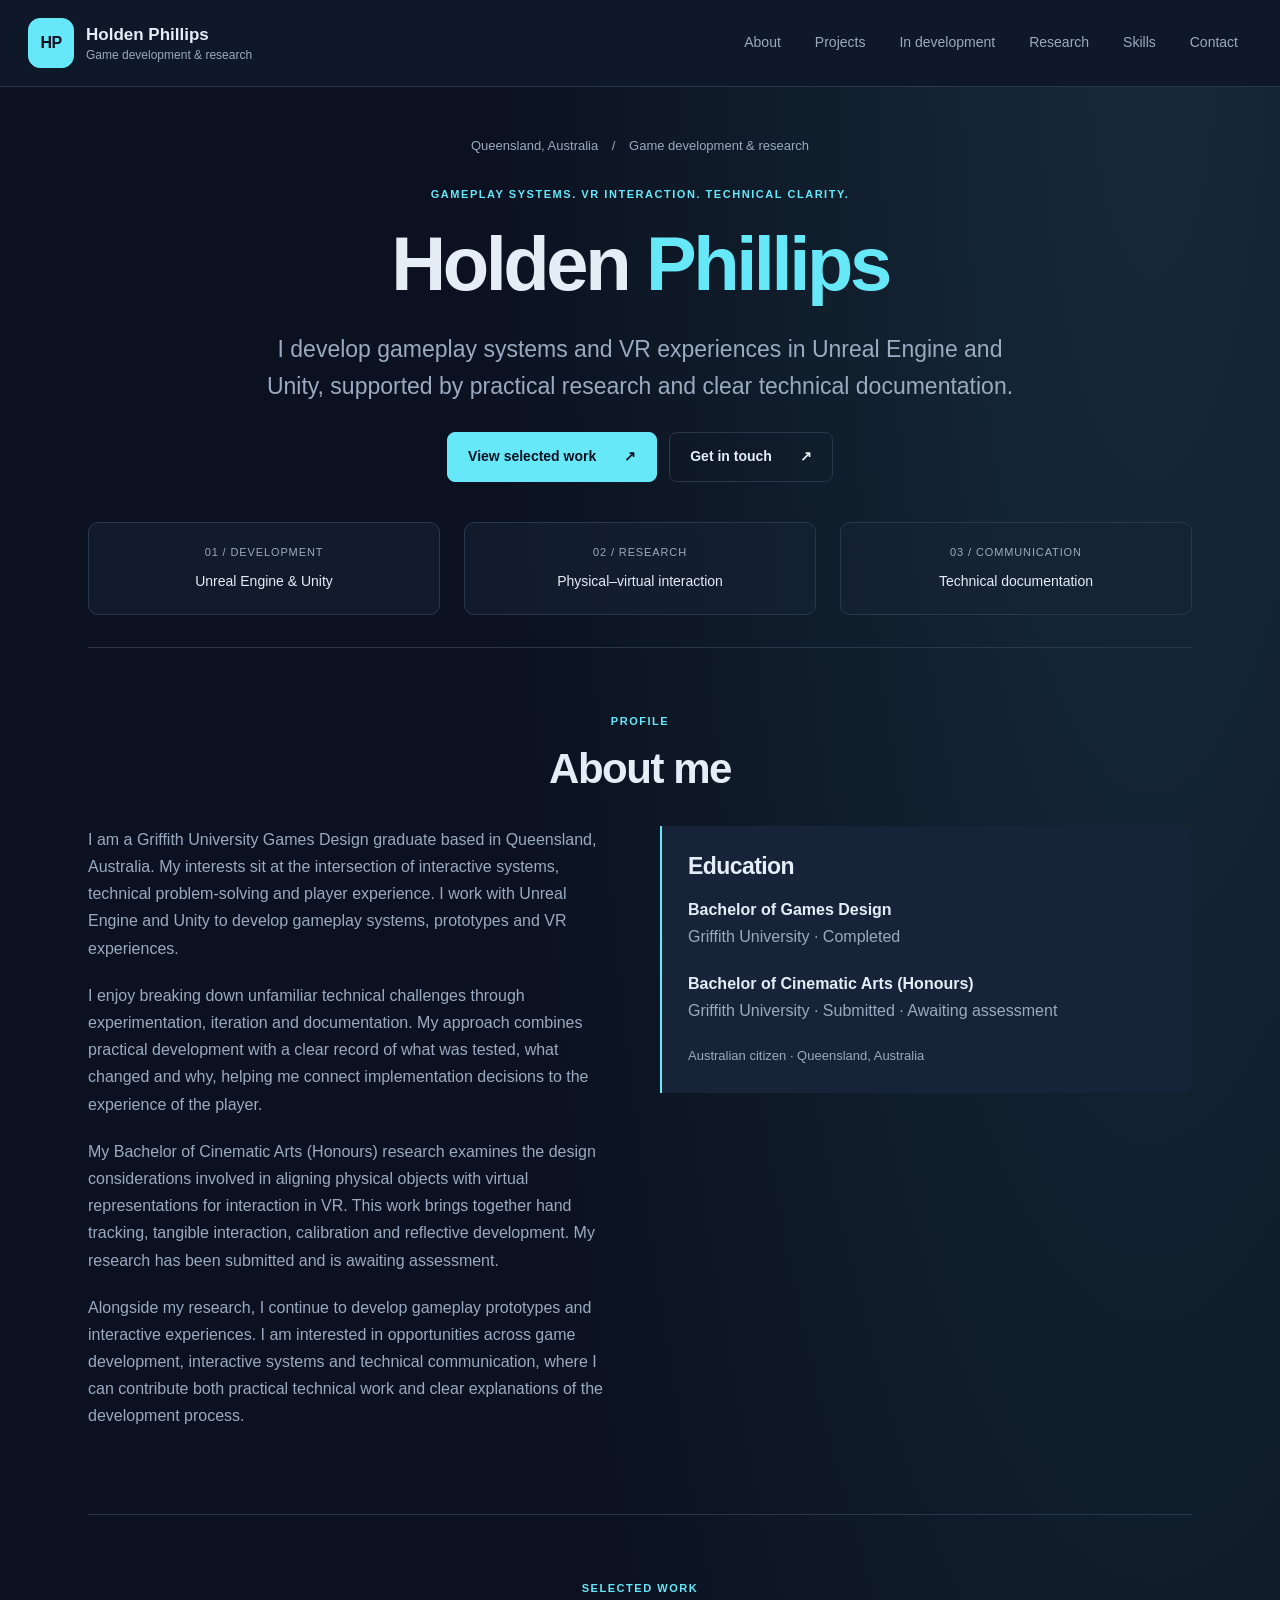
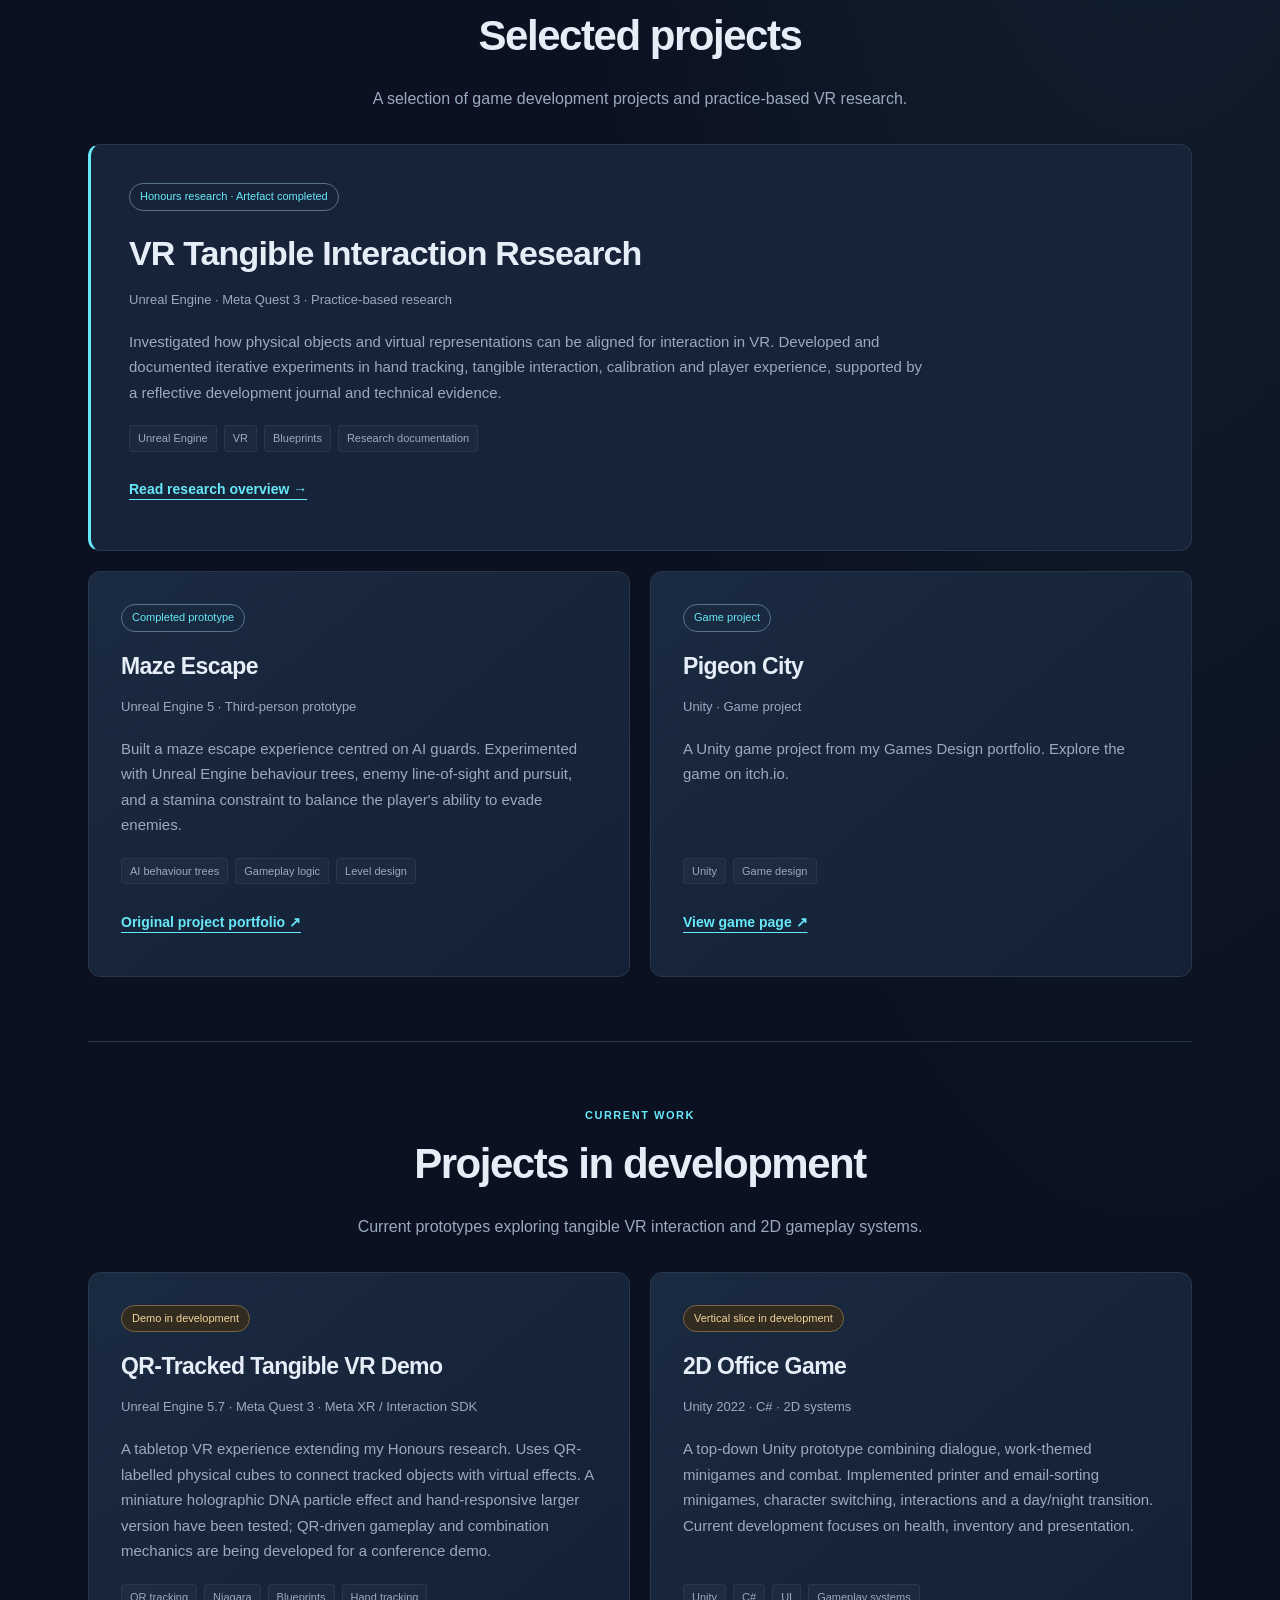
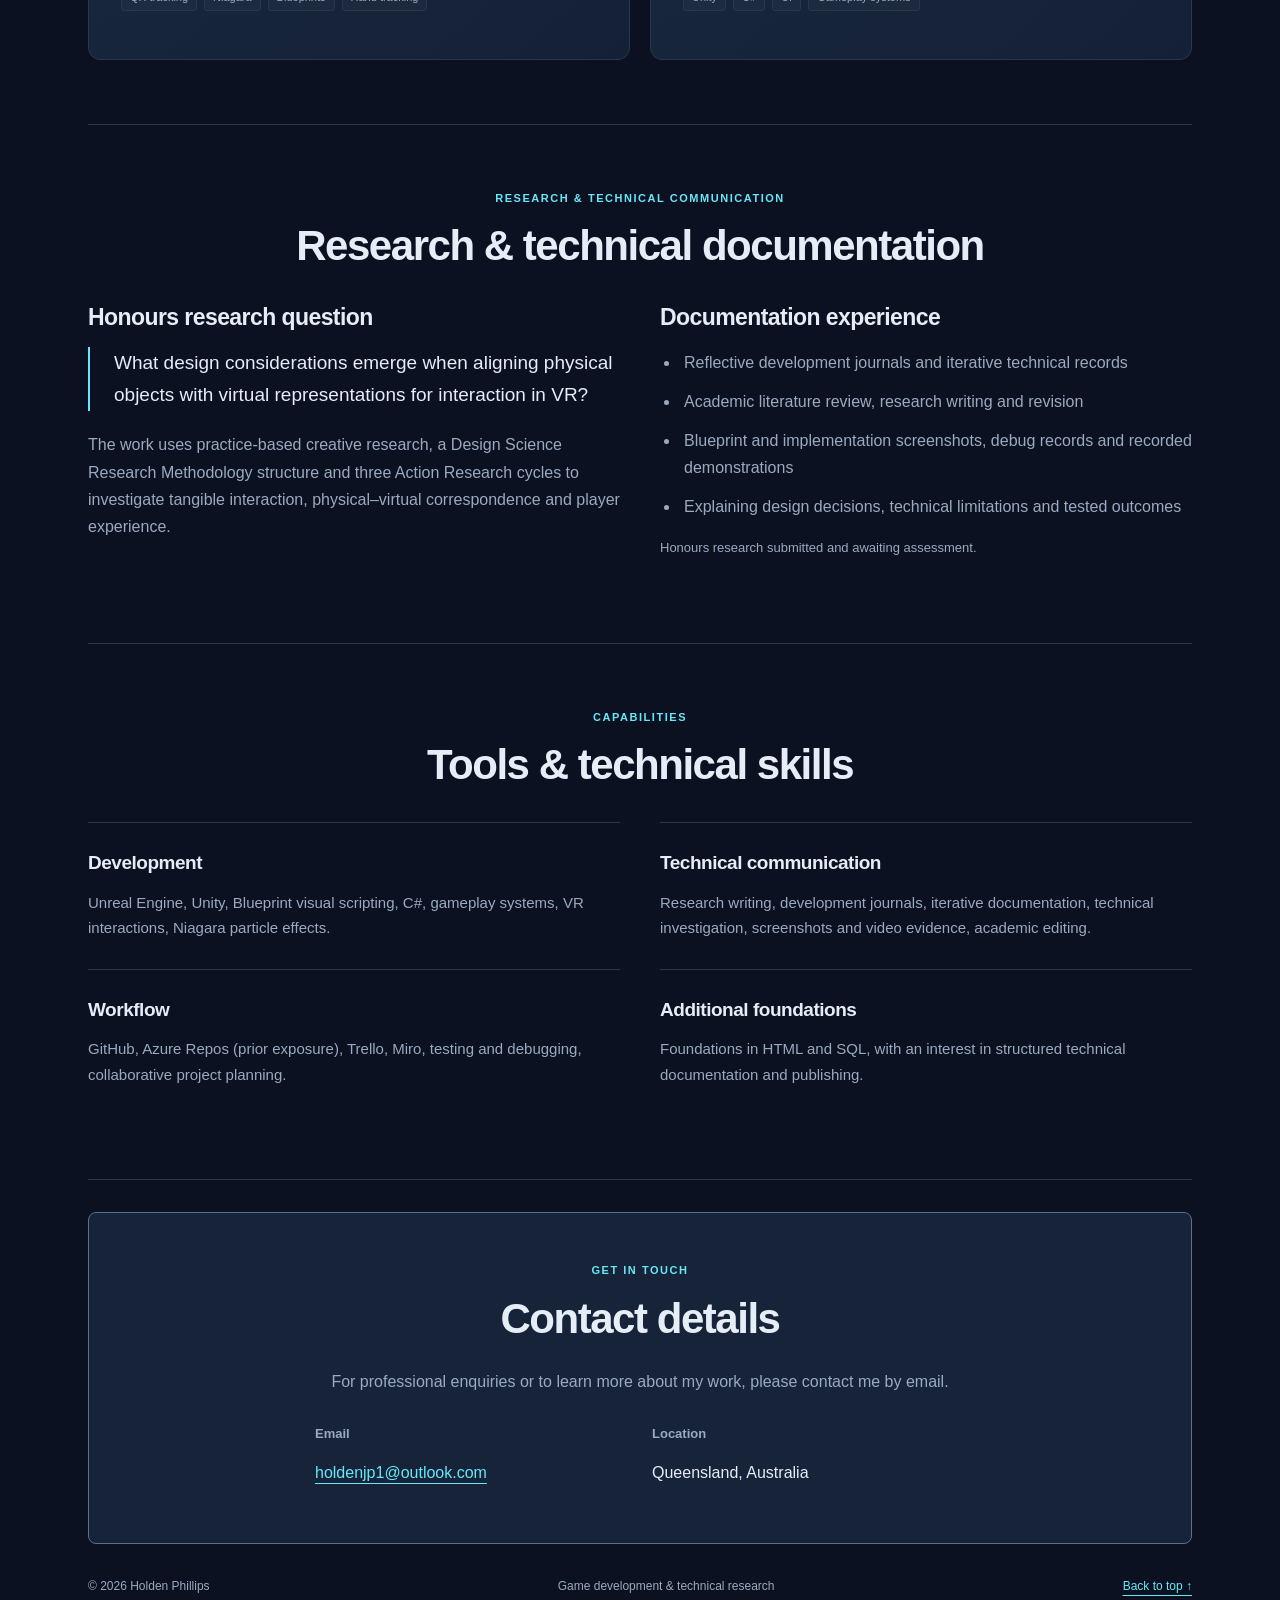
==== index.html @ d6d7f371 "Another Update" ====
<!DOCTYPE html>
<html lang="en-AU">
  <head>
    <meta charset="utf-8">
    <meta name="viewport" content="width=device-width,initial-scale=1">
    <meta
      name="description"
      content="Holden Phillips — game development, VR interaction and technical research. Explore selected projects, development work and research documentation."
    >
    <title>Holden Phillips | Technical & Game Development Portfolio</title>
    <meta name="theme-color" content="#0b1120">
    <meta property="og:type" content="website">
    <meta property="og:title" content="Holden Phillips | Game Development &amp; Technical Research">
    <meta
      property="og:description"
      content="Gameplay systems, VR interaction and technical documentation. Explore Holden Phillips’ selected projects and research."
    >
    <link rel="stylesheet" href="css/style.css?v=5e519a4118">
    <script src="js/navigation.js" defer></script>
  </head>

  <body>
    <a class="skip-link" href="#main-content">Skip to content</a>
    <header class="site-header">
      <nav aria-label="Main navigation">
        <a class="brand" href="#home" aria-label="Holden Phillips, home">
          <span class="brand-mark" aria-hidden="true">HP</span>
          <span class="brand-copy">
            <span>Holden Phillips</span>
            <small>Game development &amp; research</small>
          </span>
        </a>
        <button
          class="menu-toggle"
          type="button"
          aria-expanded="false"
          aria-controls="navigation-links"
          hidden
        >
          Menu <span aria-hidden="true">+</span>
        </button>
        <div class="links" id="navigation-links">
          <a href="#about">About</a>
          <a href="#completed">Projects</a>
          <a href="#development">In development</a>
          <a href="#research">Research</a>
          <a href="#skills">Skills</a>
          <a href="#contact">Contact</a>
        </div>
      </nav>
    </header>

    <main id="main-content" tabindex="-1">
      <section class="hero" id="home">
        <p class="hero-location">
          Queensland, Australia <span aria-hidden="true">/</span> Game development &amp; research
        </p>
        <div class="eyebrow">Gameplay systems. VR interaction. Technical clarity.</div>
        <h1>Holden <span>Phillips</span></h1>
        <p class="lead">
          I develop gameplay systems and VR experiences in Unreal Engine and Unity, supported by
          practical research and clear technical documentation.
        </p>
        <div class="actions">
          <a class="btn" href="#completed">View selected work <span aria-hidden="true">↗</span></a>
          <a class="btn secondary" href="mailto:holdenjp1@outlook.com">
            Get in touch <span aria-hidden="true">↗</span>
          </a>
        </div>
        <div class="hero-summary" aria-label="Areas of practice">
          <div>
            <span>01 / Development</span>
            <strong>Unreal Engine &amp; Unity</strong>
          </div>
          <div>
            <span>02 / Research</span>
            <strong>Physical–virtual interaction</strong>
          </div>
          <div>
            <span>03 / Communication</span>
            <strong>Technical documentation</strong>
          </div>
        </div>
      </section>

      <section id="about">
        <div class="eyebrow">Profile</div>
        <h2>About me</h2>
        <div class="cols">
          <div>
            <p>
              I am a Griffith University Games Design graduate based in Queensland, Australia.
              My interests sit at the intersection of interactive systems, technical problem-solving
              and player experience. I work with Unreal Engine and Unity to develop gameplay
              systems, prototypes and VR experiences.
            </p>
            <p>
              I enjoy breaking down unfamiliar technical challenges through experimentation,
              iteration and documentation. My approach combines practical development with a clear
              record of what was tested, what changed and why, helping me connect implementation
              decisions to the experience of the player.
            </p>
            <p>
              My Bachelor of Cinematic Arts (Honours) research examines the design considerations
              involved in aligning physical objects with virtual representations for interaction in
              VR. This work brings together hand tracking, tangible interaction, calibration and
              reflective development. My research has been submitted and is awaiting assessment.
            </p>
            <p>
              Alongside my research, I continue to develop gameplay prototypes and interactive
              experiences. I am interested in opportunities across game development, interactive
              systems and technical communication, where I can contribute both practical technical
              work and clear explanations of the development process.
            </p>
          </div>
          <div class="highlight">
            <h3>Education</h3>
            <p>
              <strong>Bachelor of Games Design</strong>
              <br>
              Griffith University · Completed
            </p>
            <p>
              <strong>Bachelor of Cinematic Arts (Honours)</strong>
              <br>
              Griffith University · Submitted · Awaiting assessment
            </p>
            <p class="small">Australian citizen · Queensland, Australia</p>
          </div>
        </div>
      </section>

      <section id="completed">
        <div class="eyebrow">Selected work</div>
        <h2>Selected projects</h2>
        <p class="section-intro">
          A selection of game development projects and practice-based VR research.
        </p>
        <div class="grid">
          <article class="card">
            <span class="tag">Honours research · Artefact completed</span>
            <h3>VR Tangible Interaction Research</h3>
            <div class="meta">Unreal Engine · Meta Quest 3 · Practice-based research</div>
            <p>
              Investigated how physical objects and virtual representations can be aligned for
              interaction in VR. Developed and documented iterative experiments in hand tracking,
              tangible interaction, calibration and player experience, supported by a reflective
              development journal and technical evidence.
            </p>
            <div class="stack">
              <span>Unreal Engine</span>
              <span>VR</span>
              <span>Blueprints</span>
              <span>Research documentation</span>
            </div>
            <a href="#research">Read research overview →</a>
          </article>
          <article class="card">
            <span class="tag">Completed prototype</span>
            <h3>Maze Escape</h3>
            <div class="meta">Unreal Engine 5 · Third-person prototype</div>
            <p>
              Built a maze escape experience centred on AI guards. Experimented with Unreal Engine
              behaviour trees, enemy line-of-sight and pursuit, and a stamina constraint to balance
              the player's ability to evade enemies.
            </p>
            <div class="stack">
              <span>AI behaviour trees</span>
              <span>Gameplay logic</span>
              <span>Level design</span>
            </div>
            <a href="https://sites.google.com/view/practice-resume1/home" target="_blank" rel="noopener">
              Original project portfolio ↗
            </a>
          </article>
          <article class="card">
            <span class="tag">Game project</span>
            <h3>Pigeon City</h3>
            <div class="meta">Unity · Game project</div>
            <p>A Unity game project from my Games Design portfolio. Explore the game on itch.io.</p>
            <div class="stack">
              <span>Unity</span>
              <span>Game design</span>
            </div>
            <a href="https://krystallos22.itch.io/pigeon-city" target="_blank" rel="noopener">
              View game page ↗
            </a>
          </article>
        </div>
      </section>

      <section id="development">
        <div class="eyebrow">Current work</div>
        <h2>Projects in development</h2>
        <p class="section-intro">
          Current prototypes exploring tangible VR interaction and 2D gameplay systems.
        </p>
        <div class="grid">
          <article class="card">
            <span class="tag progress">Demo in development</span>
            <h3>QR-Tracked Tangible VR Demo</h3>
            <div class="meta">Unreal Engine 5.7 · Meta Quest 3 · Meta XR / Interaction SDK</div>
            <p>
              A tabletop VR experience extending my Honours research. Uses QR-labelled physical
              cubes to connect tracked objects with virtual effects. A miniature holographic DNA
              particle effect and hand-responsive larger version have been tested; QR-driven
              gameplay and combination mechanics are being developed for a conference demo.
            </p>
            <div class="stack">
              <span>QR tracking</span>
              <span>Niagara</span>
              <span>Blueprints</span>
              <span>Hand tracking</span>
            </div>
          </article>
          <article class="card">
            <span class="tag progress">Vertical slice in development</span>
            <h3>2D Office Game</h3>
            <div class="meta">Unity 2022 · C# · 2D systems</div>
            <p>
              A top-down Unity prototype combining dialogue, work-themed minigames and combat.
              Implemented printer and email-sorting minigames, character switching, interactions
              and a day/night transition. Current development focuses on health, inventory and
              presentation.
            </p>
            <div class="stack">
              <span>Unity</span>
              <span>C#</span>
              <span>UI</span>
              <span>Gameplay systems</span>
            </div>
          </article>
        </div>
      </section>

      <section id="research">
        <div class="eyebrow">Research & technical communication</div>
        <h2>Research &amp; technical documentation</h2>
        <div class="cols">
          <div>
            <h3>Honours research question</h3>
            <p class="highlight">
              What design considerations emerge when aligning physical objects with virtual
              representations for interaction in VR?
            </p>
            <p>
              The work uses practice-based creative research, a Design Science Research Methodology
              structure and three Action Research cycles to investigate tangible interaction,
              physical–virtual correspondence and player experience.
            </p>
          </div>
          <div>
            <h3>Documentation experience</h3>
            <ul>
              <li>Reflective development journals and iterative technical records</li>
              <li>Academic literature review, research writing and revision</li>
              <li>
                Blueprint and implementation screenshots, debug records and recorded demonstrations
              </li>
              <li>Explaining design decisions, technical limitations and tested outcomes</li>
            </ul>
            <p class="small">Honours research submitted and awaiting assessment.</p>
          </div>
        </div>
      </section>

      <section id="skills">
        <div class="eyebrow">Capabilities</div>
        <h2>Tools & technical skills</h2>
        <div class="grid">
          <div class="card">
            <h3>Development</h3>
            <p>
              Unreal Engine, Unity, Blueprint visual scripting, C#, gameplay systems, VR
              interactions, Niagara particle effects.
            </p>
          </div>
          <div class="card">
            <h3>Technical communication</h3>
            <p>
              Research writing, development journals, iterative documentation, technical
              investigation, screenshots and video evidence, academic editing.
            </p>
          </div>
          <div class="card">
            <h3>Workflow</h3>
            <p>
              GitHub, Azure Repos (prior exposure), Trello, Miro, testing and debugging,
              collaborative project planning.
            </p>
          </div>
          <div class="card">
            <h3>Additional foundations</h3>
            <p>
              Foundations in HTML and SQL, with an interest in structured technical documentation
              and publishing.
            </p>
          </div>
        </div>
      </section>

      <section id="contact">
        <div class="eyebrow">Get in touch</div>
        <h2>Contact details</h2>
        <p>For professional enquiries or to learn more about my work, please contact me by email.</p>
        <dl class="contact-details">
          <div>
            <dt>Email</dt>
            <dd><a href="mailto:holdenjp1@outlook.com">holdenjp1@outlook.com</a></dd>
          </div>
          <div>
            <dt>Location</dt>
            <dd>Queensland, Australia</dd>
          </div>
        </dl>
      </section>

      <footer class="footer">
        <span>© 2026 Holden Phillips</span>
        <span>Game development &amp; technical research</span>
        <a href="#home">Back to top ↑</a>
      </footer>
    </main>
  </body>
</html>
---- css/style.css ----
/* Foundation */
:root {
  color-scheme: dark;
  --bg: #0b1120;
  --panel: #172338;
  --line: #29374d;
  --text: #e5edf7;
  --muted: #9aaac0;
  --accent: #67e8f9;
  --warm: #f1d59b;
  --content-width: 1160px;
}

* {
  box-sizing: border-box;
}

html {
  scroll-behavior: smooth;
  scroll-padding-top: 96px;
}

body {
  margin: 0;
  background: radial-gradient(ellipse at 90% 0%, #162b39 0, transparent 42rem), var(--bg);
  color: var(--text);
  font: 16px/1.7 "Segoe UI", Arial, sans-serif;
  -webkit-text-size-adjust: 100%;
}

button,
a {
  -webkit-tap-highlight-color: transparent;
}

a {
  color: var(--accent);
  text-underline-offset: 5px;
  text-decoration-thickness: 1px;
}

a:hover {
  color: #ffffff;
}

a:focus-visible,
button:focus-visible {
  outline: 3px solid var(--accent);
  outline-offset: 5px;
}

button {
  font: inherit;
}

.skip-link {
  position: fixed;
  top: 10px;
  left: 16px;
  z-index: 20;
  padding: 12px 18px;
  background: var(--accent);
  color: var(--bg);
  transform: translateY(-160%);
}

.skip-link:focus {
  transform: translateY(0);
}

/* Navigation */
.site-header {
  position: sticky;
  top: 0;
  z-index: 10;
  background: #0e1828;
  border-bottom: 1px solid var(--line);
  backdrop-filter: blur(16px);
}

nav {
  max-width: 1440px;
  margin: auto;
  padding: 18px 28px;
  display: flex;
  align-items: center;
  justify-content: space-between;
  gap: 24px;
}

nav a {
  text-decoration: none;
}

.brand {
  display: inline-flex;
  align-items: center;
  gap: 12px;
  color: var(--text);
  font-size: 17px;
  font-weight: 650;
  white-space: nowrap;
  min-height: 44px;
}

.brand-mark {
  display: grid;
  place-items: center;
  width: 46px;
  height: 50px;
  border: 1px solid var(--accent);
  border-radius: 12px;
  background: var(--accent);
  color: var(--bg);
  font-size: 16px;
  letter-spacing: -0.04em;
}

.links {
  display: flex;
  align-items: center;
  gap: 6px;
}

.links a {
  display: inline-flex;
  align-items: center;
  min-height: 48px;
  padding: 10px 14px;
  border-radius: 6px;
  color: var(--muted);
  font-size: 14px;
}

.links a:hover,
.links a[aria-current="location"] {
  color: var(--accent);
  background: #1b3040;
}

.links a[aria-current="location"] {
  box-shadow: inset 0 -3px var(--accent);
}

.menu-toggle {
  display: none;
}

/* Page structure and typography */
main {
  max-width: var(--content-width);
  margin: auto;
  padding: 0 28px;
}

section {
  padding: 64px 0;
  border-bottom: 1px solid var(--line);
}

.eyebrow {
  margin-bottom: 14px;
  color: var(--accent);
  font-size: 11px;
  font-weight: 650;
  text-transform: uppercase;
  letter-spacing: 0.14em;
}

h1,
h2,
h3,
p {
  overflow-wrap: break-word;
}

h1,
h2,
h3 {
  font-weight: 650;
  text-wrap: balance;
}

h1 {
  margin: 20px 0 28px;
  font-size: clamp(46px, 6.5vw, 76px);
  line-height: 1.04;
  letter-spacing: -0.045em;
}

h1 span {
  color: var(--accent);
}

h2 {
  max-width: 820px;
  margin: 0 auto 24px;
  font-size: clamp(28px, 3.5vw, 42px);
  line-height: 1.18;
  letter-spacing: -0.035em;
}

h3 {
  margin: 0 0 14px;
  font-size: 23px;
  line-height: 1.3;
  letter-spacing: -0.025em;
}

p {
  margin: 0 0 20px;
  color: var(--muted);
}

p strong {
  color: var(--text);
  font-weight: 600;
}

.small,
.meta {
  font-size: 13px;
}

.section-intro {
  max-width: 650px;
}

/* Centred headings and balanced reading width, matching the research toolkit. */
section > .eyebrow,
section > h2,
section > .section-intro {
  text-align: center;
}

.section-intro {
  margin-right: auto;
  margin-left: auto;
}

.hero .actions {
  justify-content: center;
}

.brand-copy {
  display: grid;
  line-height: 1.4;
}

.brand-copy small {
  color: var(--muted);
  font-size: 12px;
  font-weight: 400;
}

#contact > p {
  margin-right: auto;
  margin-left: auto;
  text-align: center;
}

.contact-details {
  max-width: 650px;
  margin-right: auto;
  margin-left: auto;
}

/* Introduction */
.hero {
  padding: 48px 0 0;
  text-align: center;
}

.hero-location {
  margin-bottom: 28px;
  color: var(--muted);
  font-size: 13px;
}

.hero-location span {
  margin: 0 10px;
  color: var(--muted);
}

.lead {
  max-width: 760px;
  margin-right: auto;
  margin-left: auto;
  font-size: clamp(18px, 2.2vw, 23px);
  line-height: 1.6;
}

.actions {
  display: flex;
  flex-wrap: wrap;
  gap: 12px;
  margin-top: 28px;
}

.btn {
  display: inline-flex;
  justify-content: center;
  align-items: center;
  gap: 28px;
  min-height: 48px;
  padding: 12px 20px;
  border: 1px solid var(--accent);
  border-radius: 8px;
  background: var(--accent);
  color: var(--bg);
  text-decoration: none;
  font-size: 14px;
  font-weight: 650;
}

.btn:hover {
  background: #a5f3fc;
  color: var(--bg);
}

.btn.secondary {
  border-color: #29374d;
  background: transparent;
  color: var(--text);
}

.btn.secondary:hover {
  background: var(--panel);
  border-color: var(--accent);
}

.hero-summary {
  display: grid;
  grid-template-columns: repeat(3, minmax(0, 1fr));
  gap: 24px;
  margin-top: 40px;
  padding: 0 0 32px;
}

.hero-summary div {
  display: grid;
  gap: 8px;
  padding: 20px;
  border: 1px solid var(--line);
  border-radius: 10px;
  background: rgb(23 35 56 / 55%);
}

.hero-summary span {
  color: var(--muted);
  font-size: 11px;
  text-transform: uppercase;
  letter-spacing: 0.08em;
}

.hero-summary strong {
  font-size: 14px;
  font-weight: 500;
}

/* Project cards */
.grid {
  display: grid;
  grid-template-columns: repeat(2, minmax(0, 1fr));
  gap: 20px;
  margin-top: 32px;
}

.card {
  min-width: 0;
  display: flex;
  flex-direction: column;
  align-items: flex-start;
  padding: 32px;
  border: 1px solid var(--line);
  border-radius: 12px;
  background: linear-gradient(140deg, #1a2a40, #142035);
}

.card p {
  flex: 1;
  font-size: 15px;
}

.card > a {
  display: inline-flex;
  align-items: center;
  min-height: 44px;
  font-size: 14px;
  font-weight: 600;
}

#completed .card:first-child {
  grid-column: 1 / -1;
  padding: 38px;
  border-left: 3px solid var(--accent);
  background: var(--panel);
}

#completed .card:first-child h3 {
  font-size: clamp(25px, 3vw, 34px);
}

#completed .card:first-child p {
  max-width: 800px;
}

.tag {
  display: inline-block;
  max-width: 100%;
  margin-bottom: 20px;
  padding: 4px 10px;
  border: 1px solid #58728b;
  border-radius: 30px;
  color: var(--accent);
  font-size: 11px;
  line-height: 1.6;
}

.tag.progress {
  color: var(--warm);
  border-color: #7d6540;
  background: #322b20;
}

.meta {
  margin-bottom: 18px;
  color: var(--muted);
}

.stack {
  display: flex;
  flex-wrap: wrap;
  gap: 7px;
  margin: 0 0 16px;
}

.stack span {
  padding: 3px 8px;
  border-radius: 3px;
  background: #ffffff07;
  border: 1px solid var(--line);
  color: #9aaac0;
  font-size: 11px;
}

/* Profile, research and skills */
.cols {
  display: grid;
  grid-template-columns: 1fr 1fr;
  gap: 40px;
  margin-top: 32px;
}

.cols > div {
  min-width: 0;
}

.highlight {
  padding-left: 24px;
  border-left: 2px solid var(--accent);
}

#about .highlight {
  align-self: start;
  padding: 26px;
  border-radius: 0 12px 12px 0;
  background: var(--panel);
}

#about .highlight p:last-child {
  margin-bottom: 0;
}

#research p.highlight {
  color: var(--text);
  font-size: 19px;
}

ul {
  padding-left: 20px;
  color: var(--muted);
}

li {
  padding-left: 4px;
  margin-bottom: 12px;
}

#skills .grid {
  column-gap: 40px;
  row-gap: 0;
}

#skills .card {
  padding: 28px 0;
  border: 0;
  border-top: 1px solid var(--line);
  border-radius: 0;
  background: transparent;
}

#skills h3 {
  font-size: 19px;
}

#skills p {
  margin-bottom: 0;
}

/* Contact and footer */
#contact {
  margin: 32px 0 0;
  padding: 48px;
  border: 1px solid #58728b;
  border-radius: 8px;
  background: #172338;
}

#contact p {
  max-width: 650px;
}

.contact-details {
  display: grid;
  grid-template-columns: repeat(2, minmax(0, 1fr));
  gap: 24px;
  margin: 28px auto 0;
}

.contact-details > div {
  min-width: 0;
}

.contact-details dt {
  margin-bottom: 6px;
  color: var(--muted);
  font-size: 13px;
  font-weight: 600;
}

.contact-details dd {
  margin: 0;
  color: var(--text);
  overflow-wrap: anywhere;
}

.contact-details a {
  display: inline-flex;
  align-items: center;
  min-height: 44px;
  max-width: 100%;
}

.contact-details dd:not(:has(a)) {
  padding-top: 8px;
}

.footer {
  display: flex;
  justify-content: space-between;
  flex-wrap: wrap;
  gap: 16px;
  padding: 32px 0;
  color: var(--muted);
  font-size: 12px;
}

.footer a {
  display: inline-flex;
  align-items: center;
  min-height: 44px;
  margin-top: -12px;
}

/* Mobile: compact navigation, readable single-column content and touch targets. */
@media (max-width: 1000px) {
  html {
    scroll-padding-top: 86px;
  }

  nav {
    padding: 12px 20px;
    flex-wrap: wrap;
    gap: 0;
  }

  .brand {
    margin-right: auto;
  }

  .navigation-ready .menu-toggle:not([hidden]) {
    display: inline-flex;
    justify-content: space-between;
    align-items: center;
    gap: 16px;
    min-height: 44px;
    padding: 8px 12px;
    border: 1px solid var(--line);
    border-radius: 4px;
    background: transparent;
    color: var(--text);
    font-size: 13px;
  }

  .menu-toggle[aria-expanded="true"] span {
    transform: rotate(45deg);
  }

  .links {
    width: 100%;
    display: grid;
    grid-template-columns: 1fr 1fr;
    gap: 0 20px;
    padding: 12px 0 4px;
  }

  .navigation-ready .links {
    display: none;
  }

  .navigation-ready .links.is-open {
    display: grid;
  }

  .links a {
    min-height: 48px;
    border-top: 1px solid var(--line);
    font-size: 14px;
  }

  main {
    padding: 0 20px;
  }

  section {
    padding: 52px 0;
  }

  .hero {
    padding: 32px 0 0;
  }

  .hero-location {
    margin-bottom: 32px;
    max-width: 100%;
    font-size: 12px;
  }

  .hero .eyebrow {
    max-width: 100%;
    font-size: 11px;
  }

  h1 {
    max-width: 100%;
    margin: 16px auto 24px;
    font-size: clamp(44px, 8vw, 64px);
  }

  .hero-summary {
    gap: 18px;
    margin-top: 36px;
    padding: 22px 0;
  }

  .hero-summary strong {
    font-size: 12px;
  }

  .hero-summary span {
    font-size: 9px;
    letter-spacing: 0.03em;
  }

  .grid,
  .cols,
  .contact-details {
    grid-template-columns: minmax(0, 1fr);
    gap: 18px;
    margin-top: 24px;
  }

  .cols {
    gap: 28px;
  }

  .card,
  #completed .card:first-child {
    padding: 24px;
  }

  #contact {
    margin-top: 24px;
    padding: 28px 24px;
  }

  .footer {
    flex-direction: column;
    gap: 6px;
    padding-bottom: max(24px, env(safe-area-inset-bottom));
  }

  .footer a {
    margin-top: 0;
  }
}

@media (max-width: 420px) {
  .hero .actions {
    display: grid;
  }

  .hero-summary {
    grid-template-columns: 1fr;
    gap: 12px;
  }

  .hero-summary div {
    grid-template-columns: 112px minmax(0, 1fr);
    align-items: baseline;
    gap: 8px;
  }

}

@media (prefers-reduced-motion: reduce) {
  html {
    scroll-behavior: auto;
  }
}
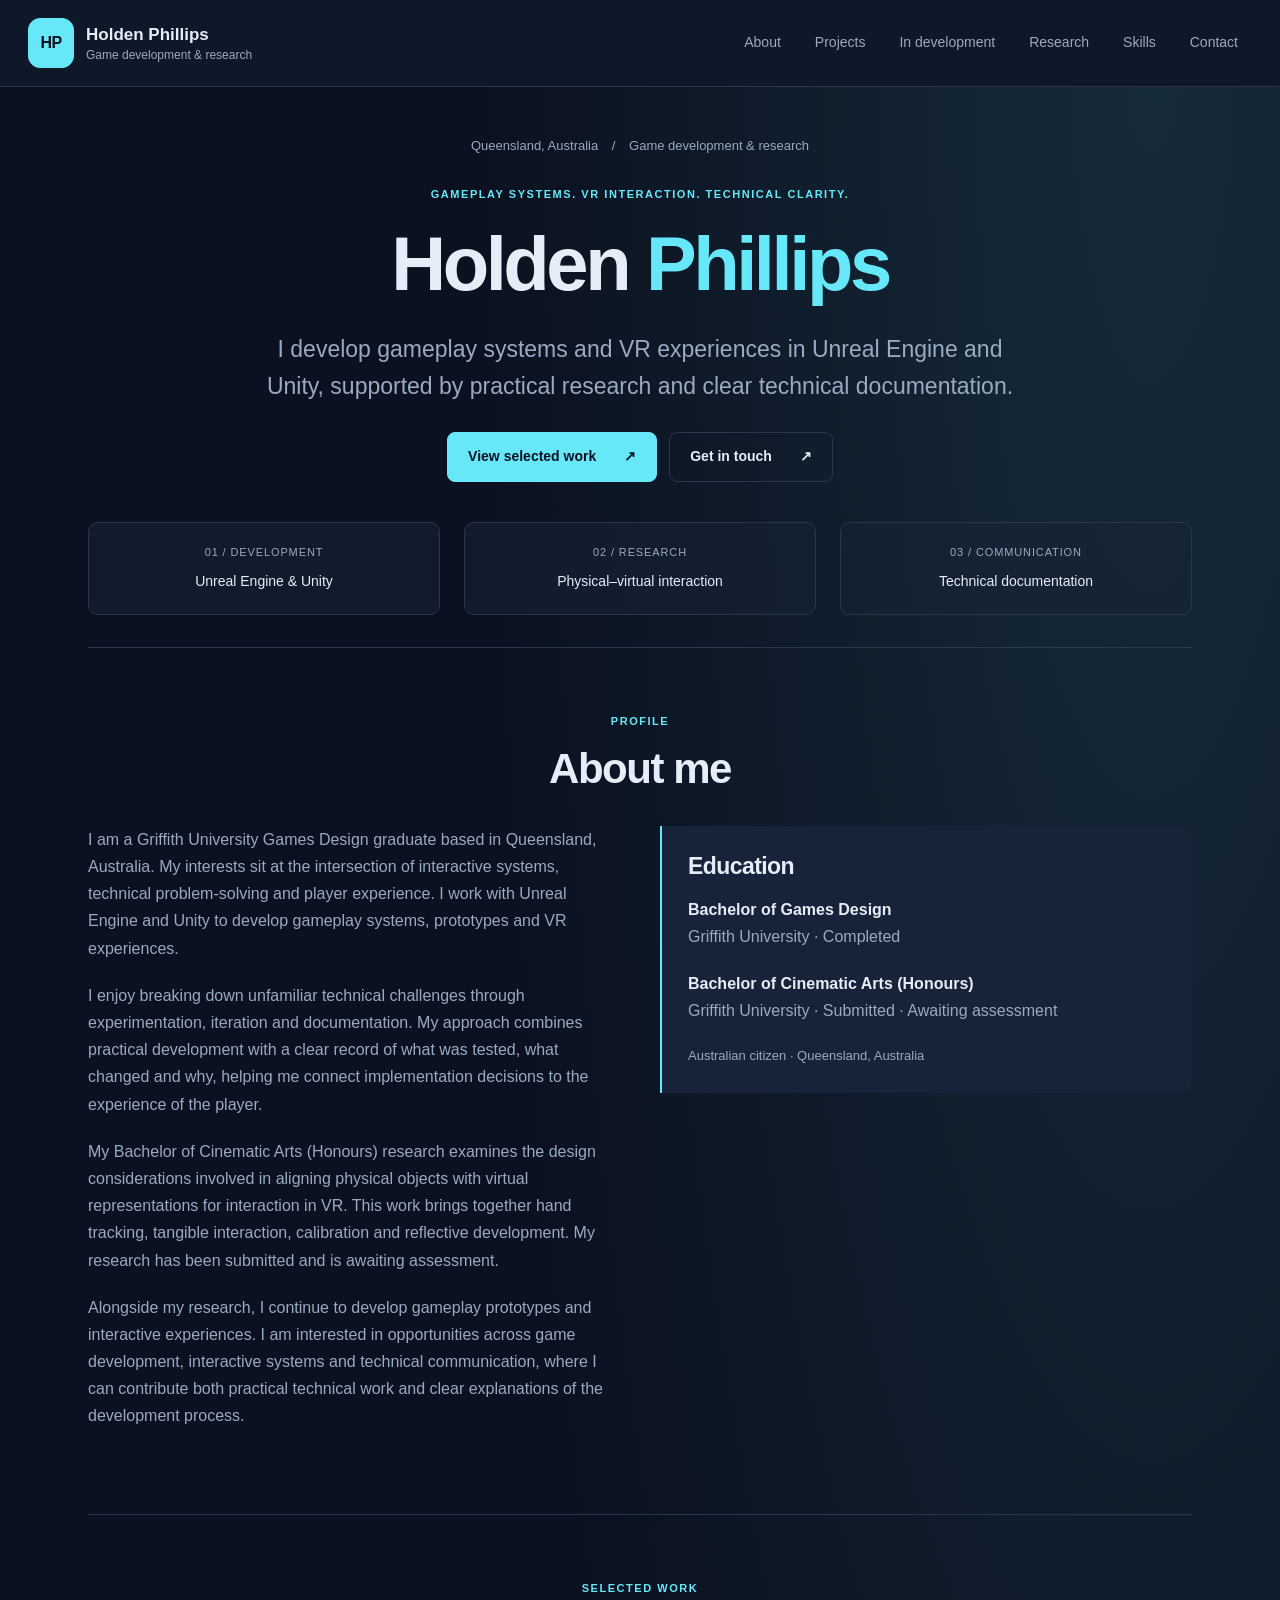
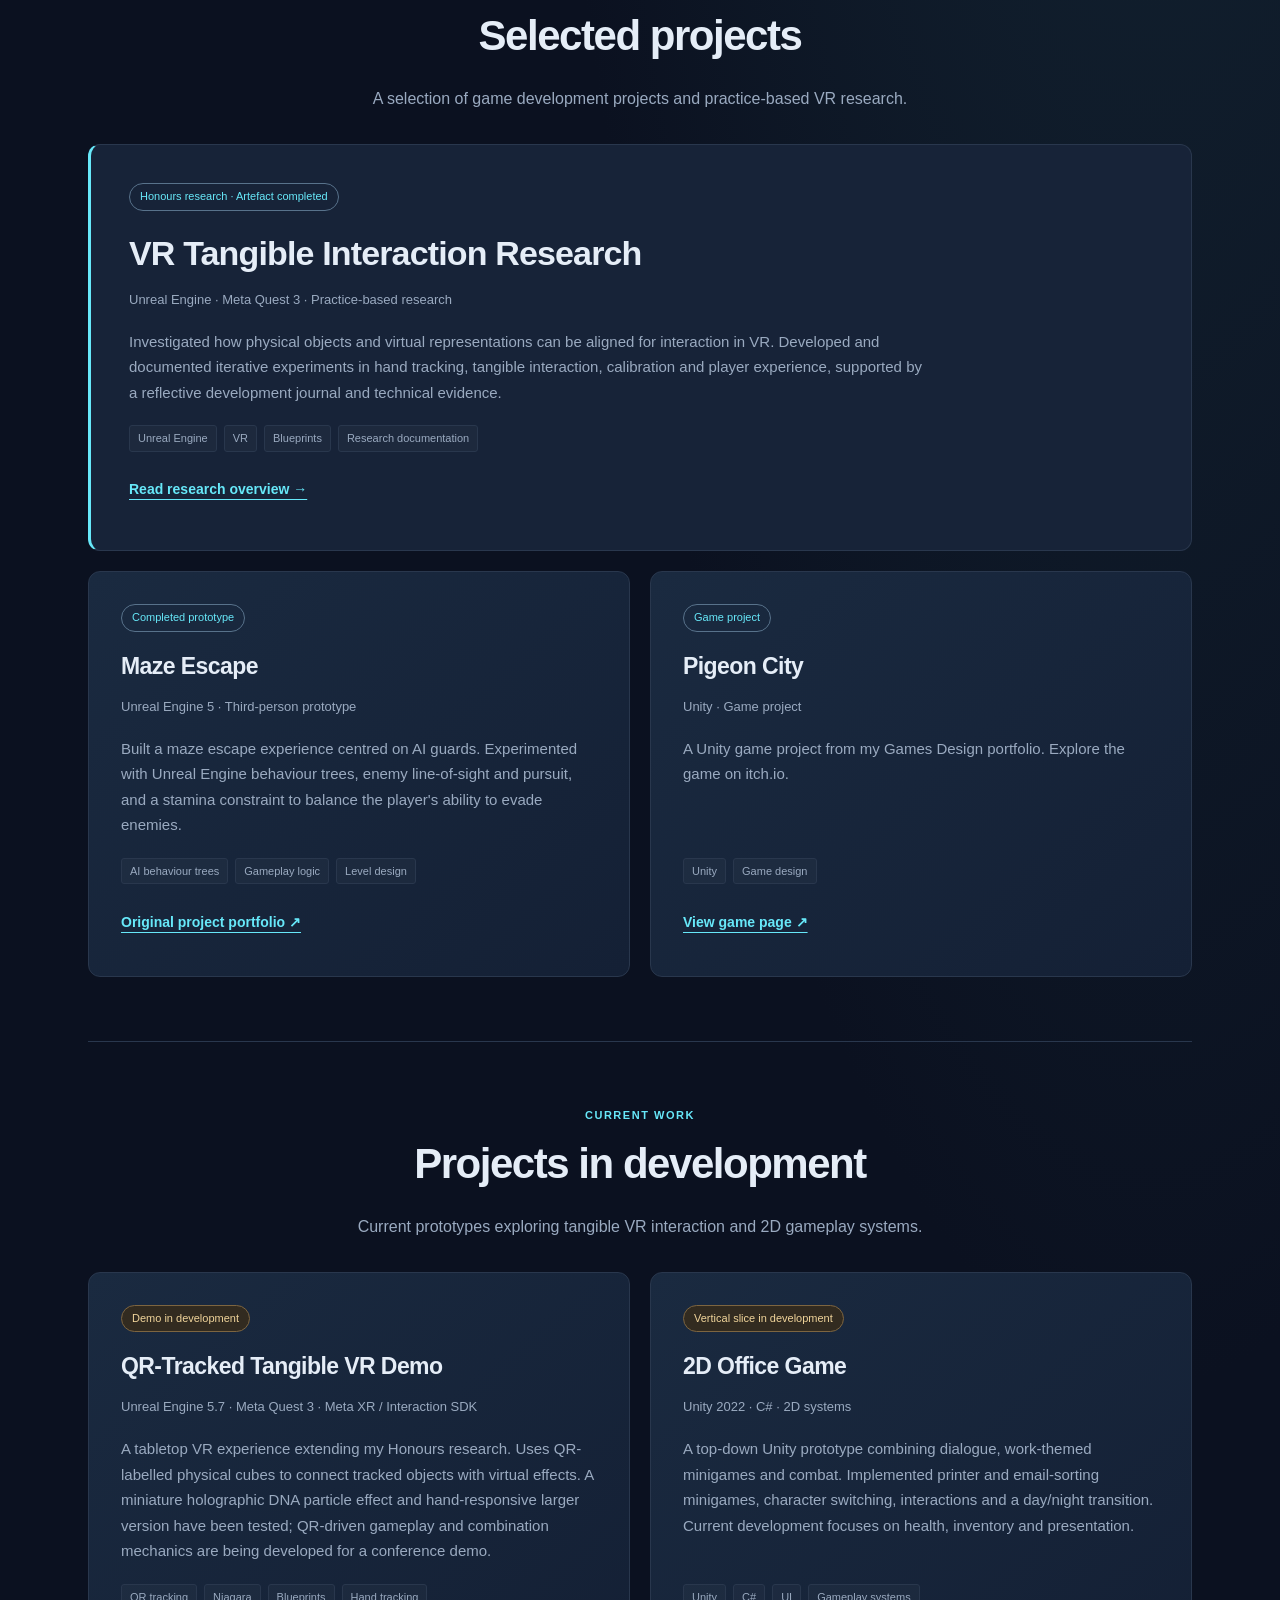
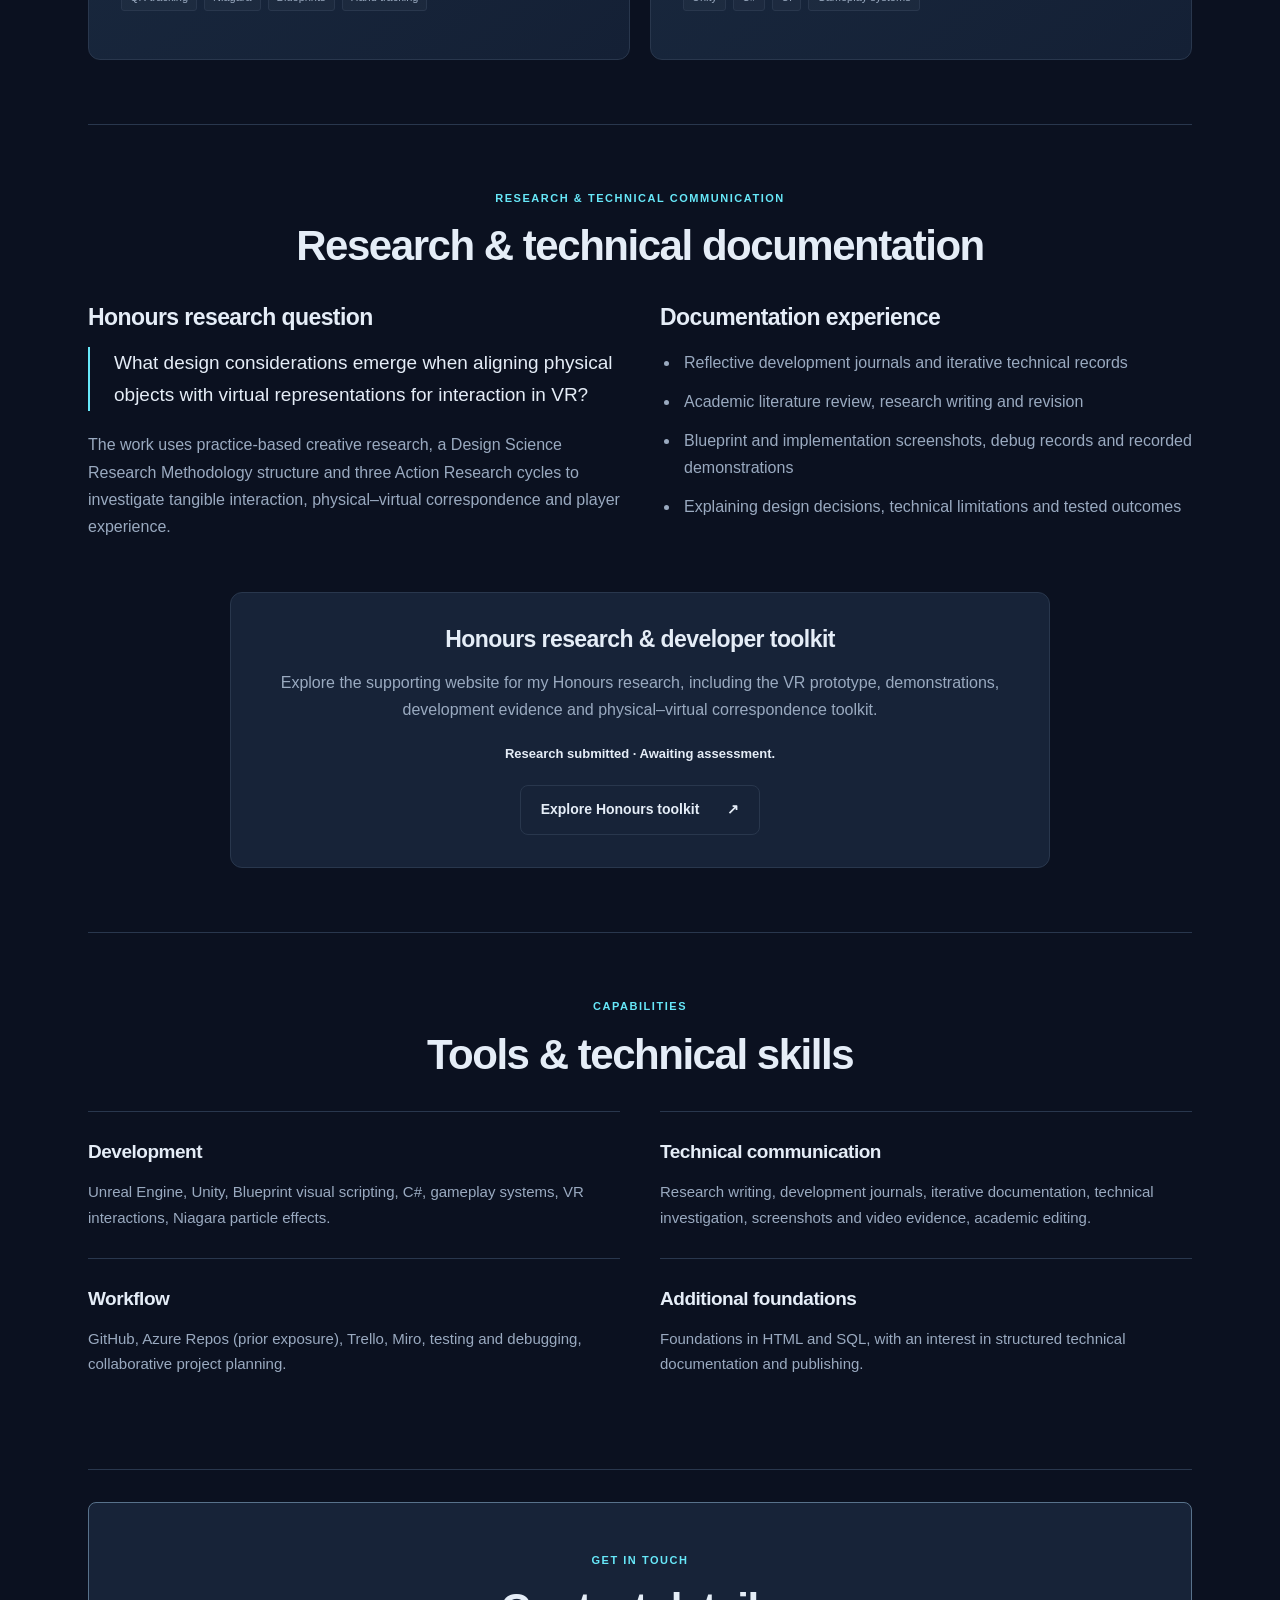
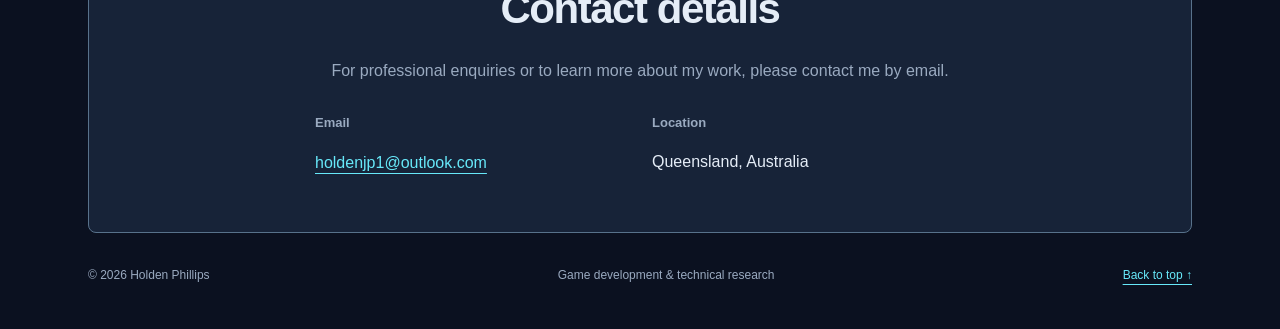
==== commit 0a3ac959: "Honours stuff added" ====
--- a/index.html
+++ b/index.html
@@ -15,8 +15,8 @@
       property="og:description"
       content="Gameplay systems, VR interaction and technical documentation. Explore Holden Phillips’ selected projects and research."
     >
-    <link rel="stylesheet" href="css/style.css?v=5e519a4118">
-    <script src="js/navigation.js" defer></script>
+    <link rel="stylesheet" href="css/style.css?v=e840ac0232">
+    <script src="js/navigation.js?v=21edfd620f" defer></script>
   </head>
 
   <body>
@@ -259,8 +259,23 @@
               </li>
               <li>Explaining design decisions, technical limitations and tested outcomes</li>
             </ul>
-            <p class="small">Honours research submitted and awaiting assessment.</p>
-          </div>
+          </div>
+        </div>
+        <div class="research-resource">
+          <h3>Honours research &amp; developer toolkit</h3>
+          <p>
+            Explore the supporting website for my Honours research, including the VR prototype,
+            demonstrations, development evidence and physical–virtual correspondence toolkit.
+          </p>
+          <p class="small"><strong>Research submitted · Awaiting assessment.</strong></p>
+          <a
+            class="btn secondary"
+            href="https://ghost20053.github.io/PV-Correspondence-Toolkit/"
+            target="_blank"
+            rel="noopener noreferrer"
+          >
+            Explore Honours toolkit <span aria-hidden="true">↗</span>
+          </a>
         </div>
       </section>
 
--- a/css/style.css
+++ b/css/style.css
@@ -508,6 +508,20 @@
   margin-bottom: 0;
 }
 
+.research-resource {
+  max-width: 820px;
+  margin: 32px auto 0;
+  padding: clamp(20px, 4vw, 32px);
+  border: 1px solid var(--line);
+  border-radius: 12px;
+  background: var(--panel);
+  text-align: center;
+}
+
+.research-resource .btn {
+  max-width: 100%;
+}
+
 /* Contact and footer */
 #contact {
   margin: 32px 0 0;
@@ -707,6 +721,21 @@
 }
 
 @media (max-width: 420px) {
+  .brand {
+    gap: 8px;
+    font-size: 14px;
+  }
+
+  .brand-mark {
+    width: 38px;
+    height: 42px;
+    font-size: 14px;
+  }
+
+  .brand-copy small {
+    font-size: 10px;
+  }
+
   .hero .actions {
     display: grid;
   }
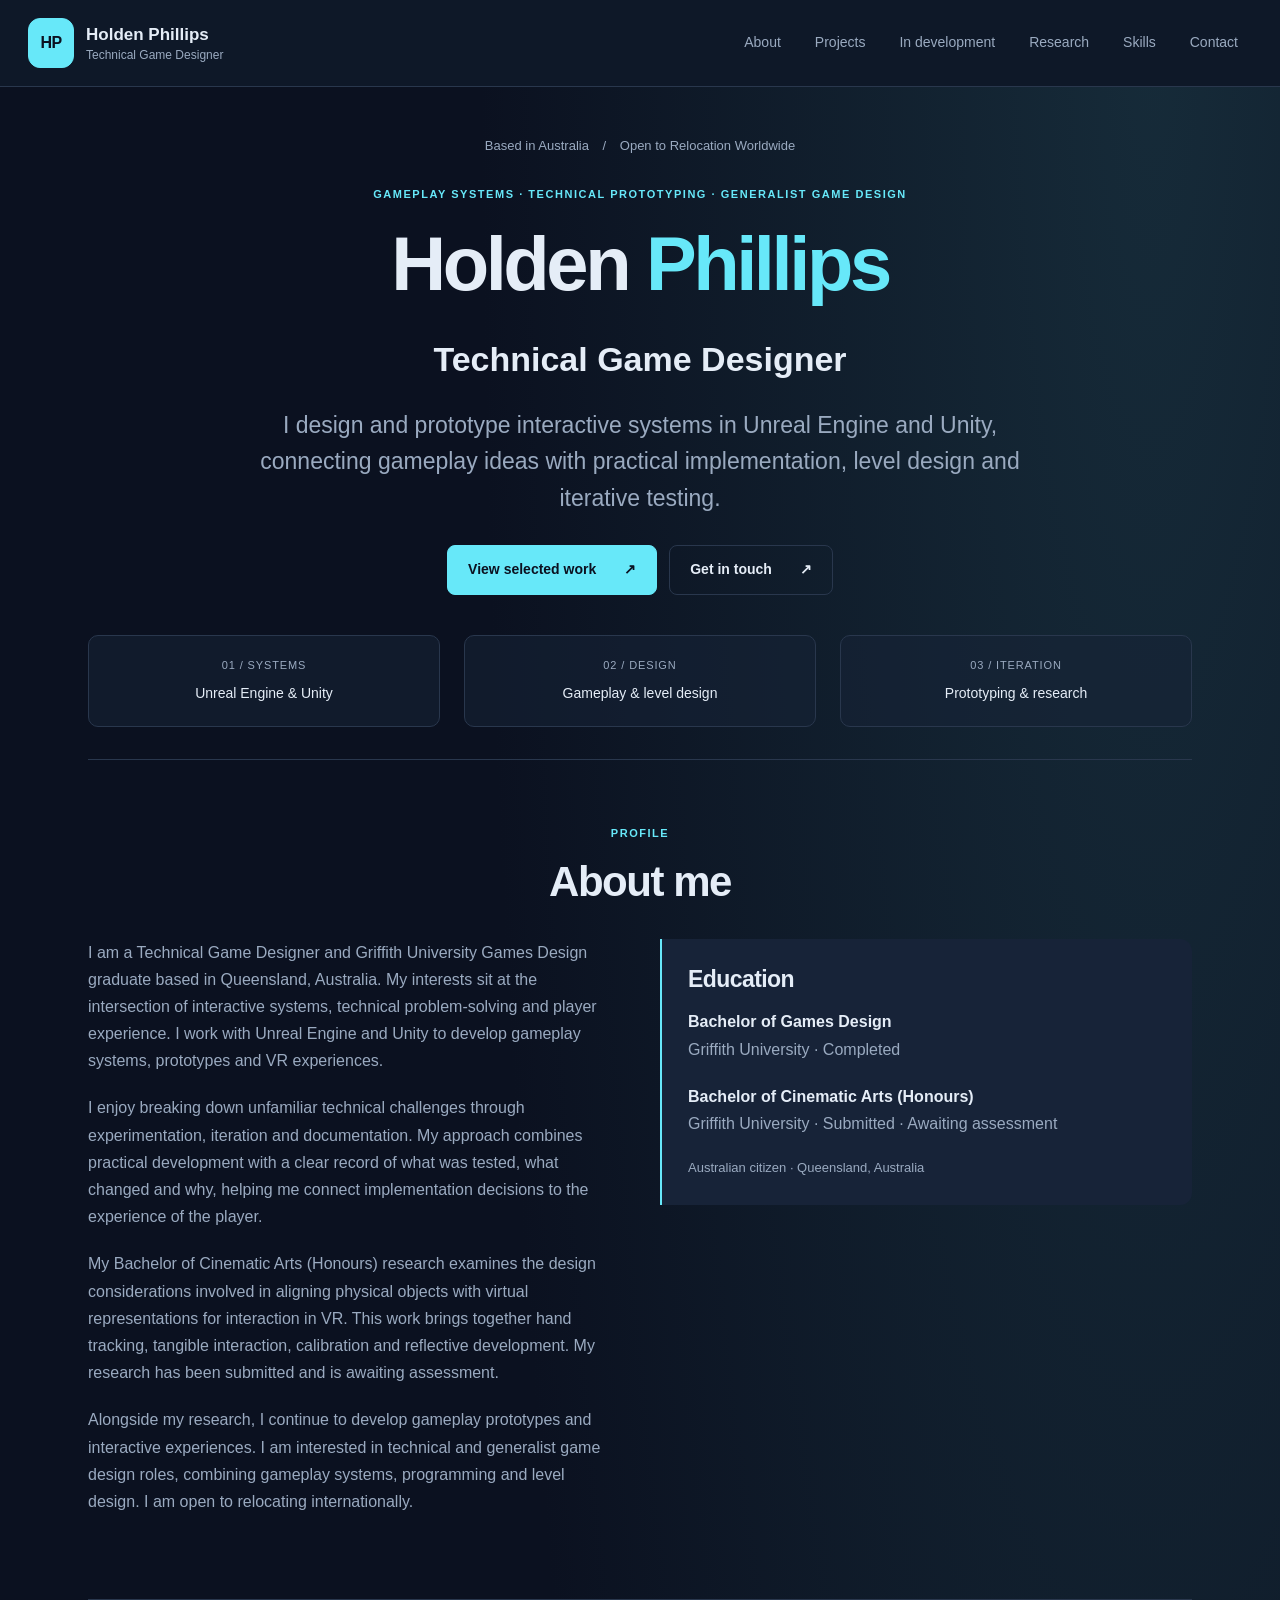
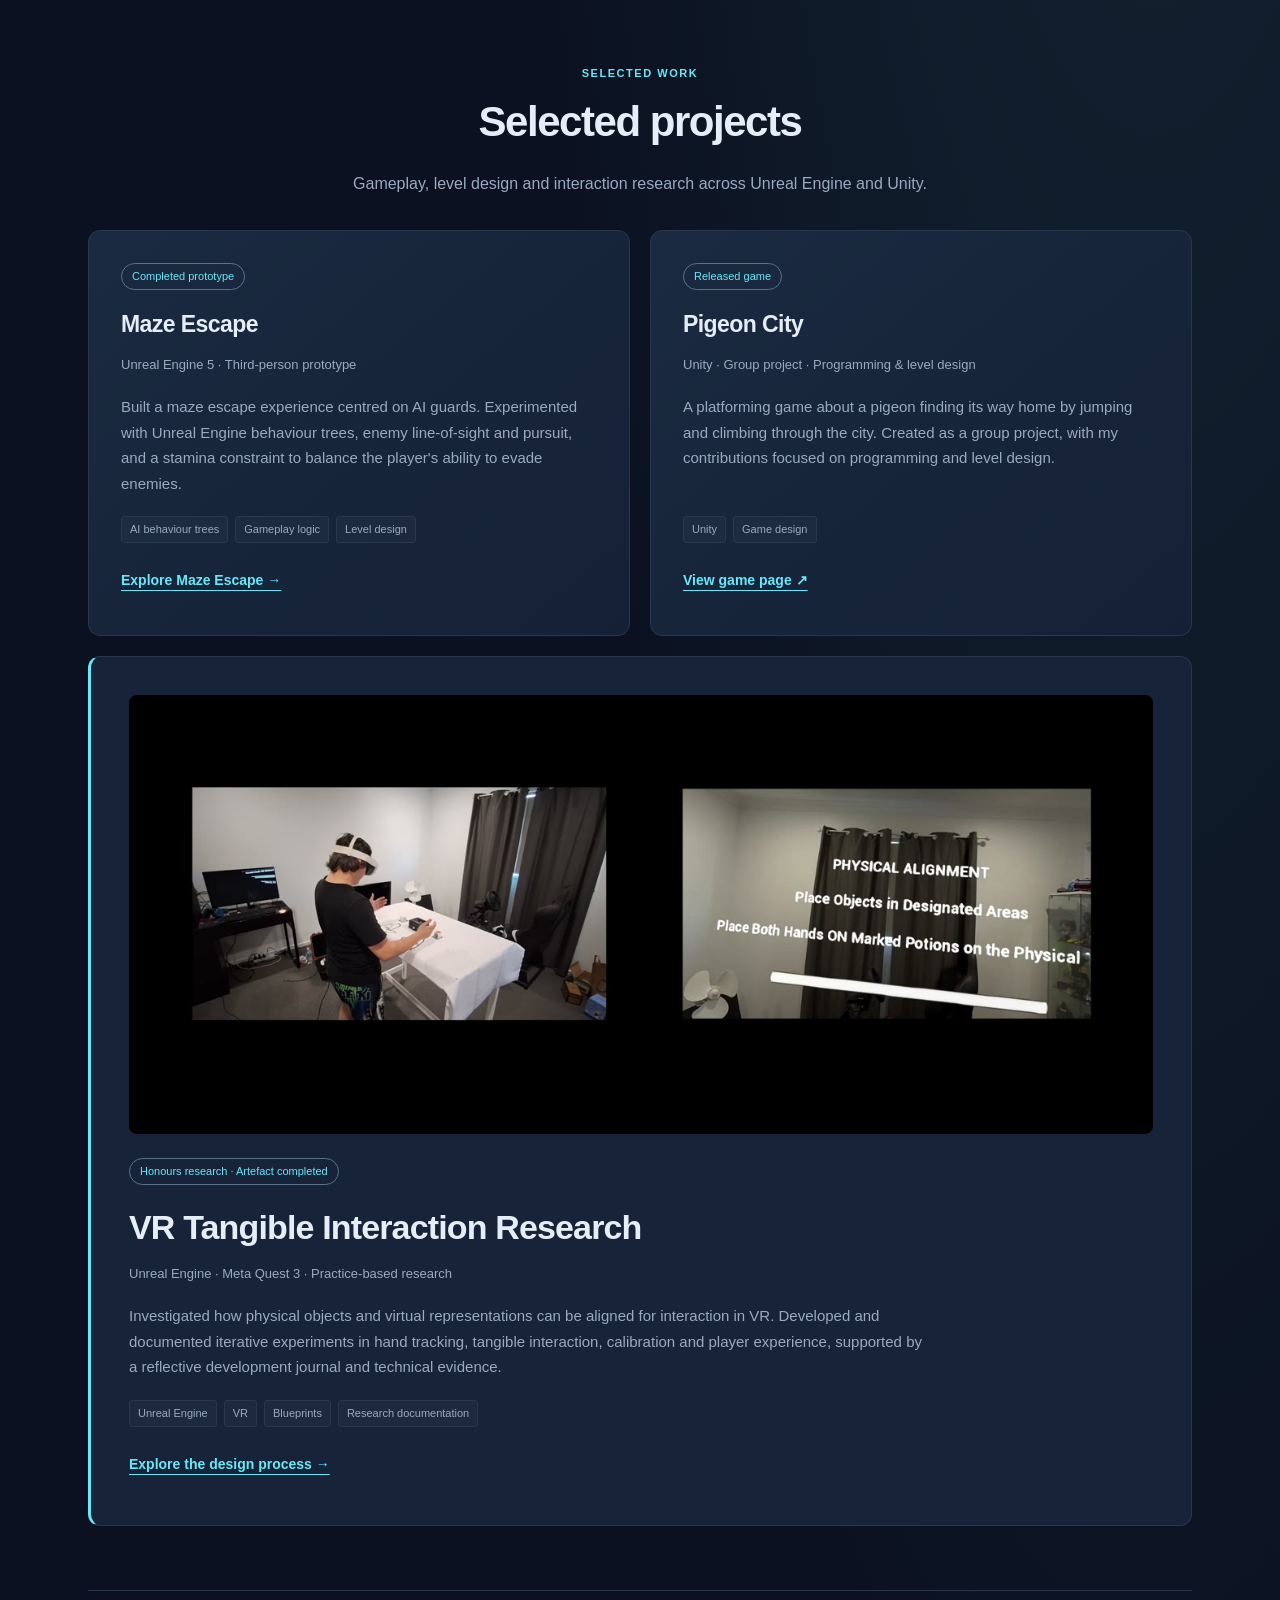
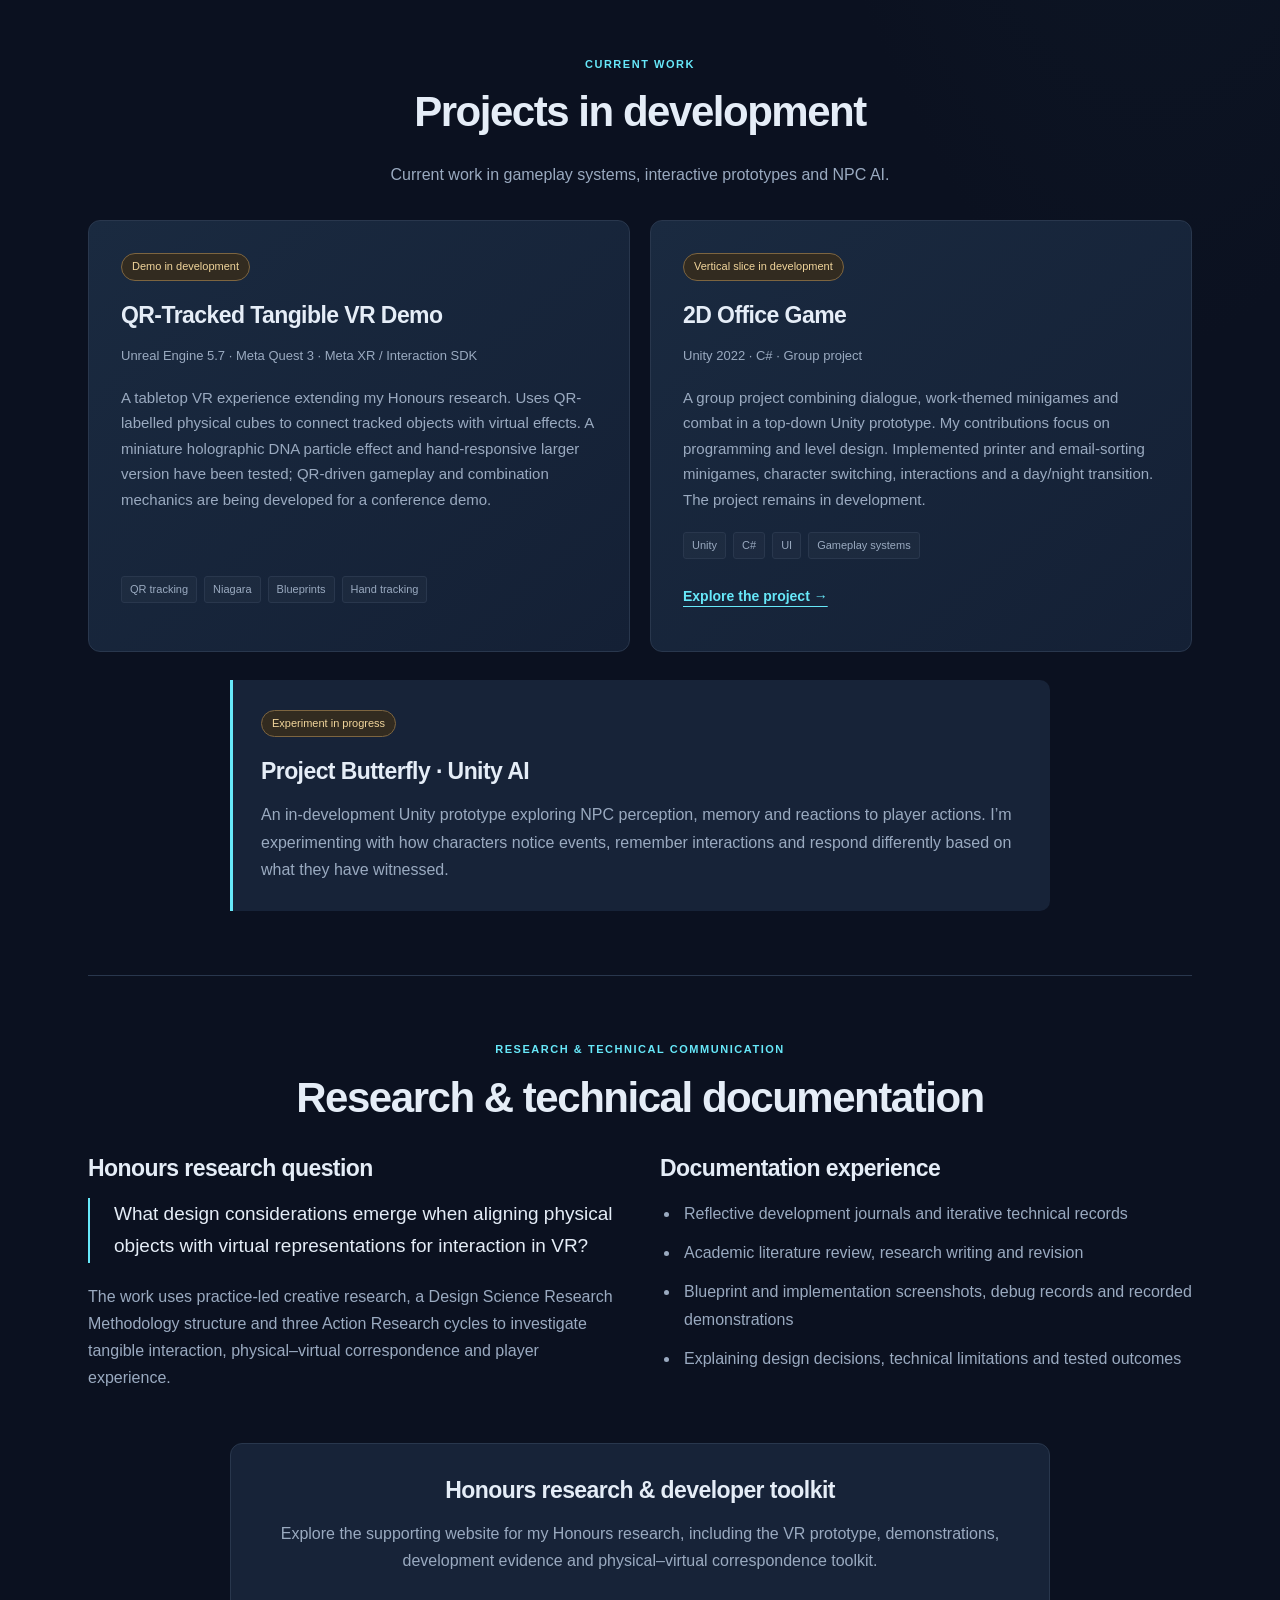
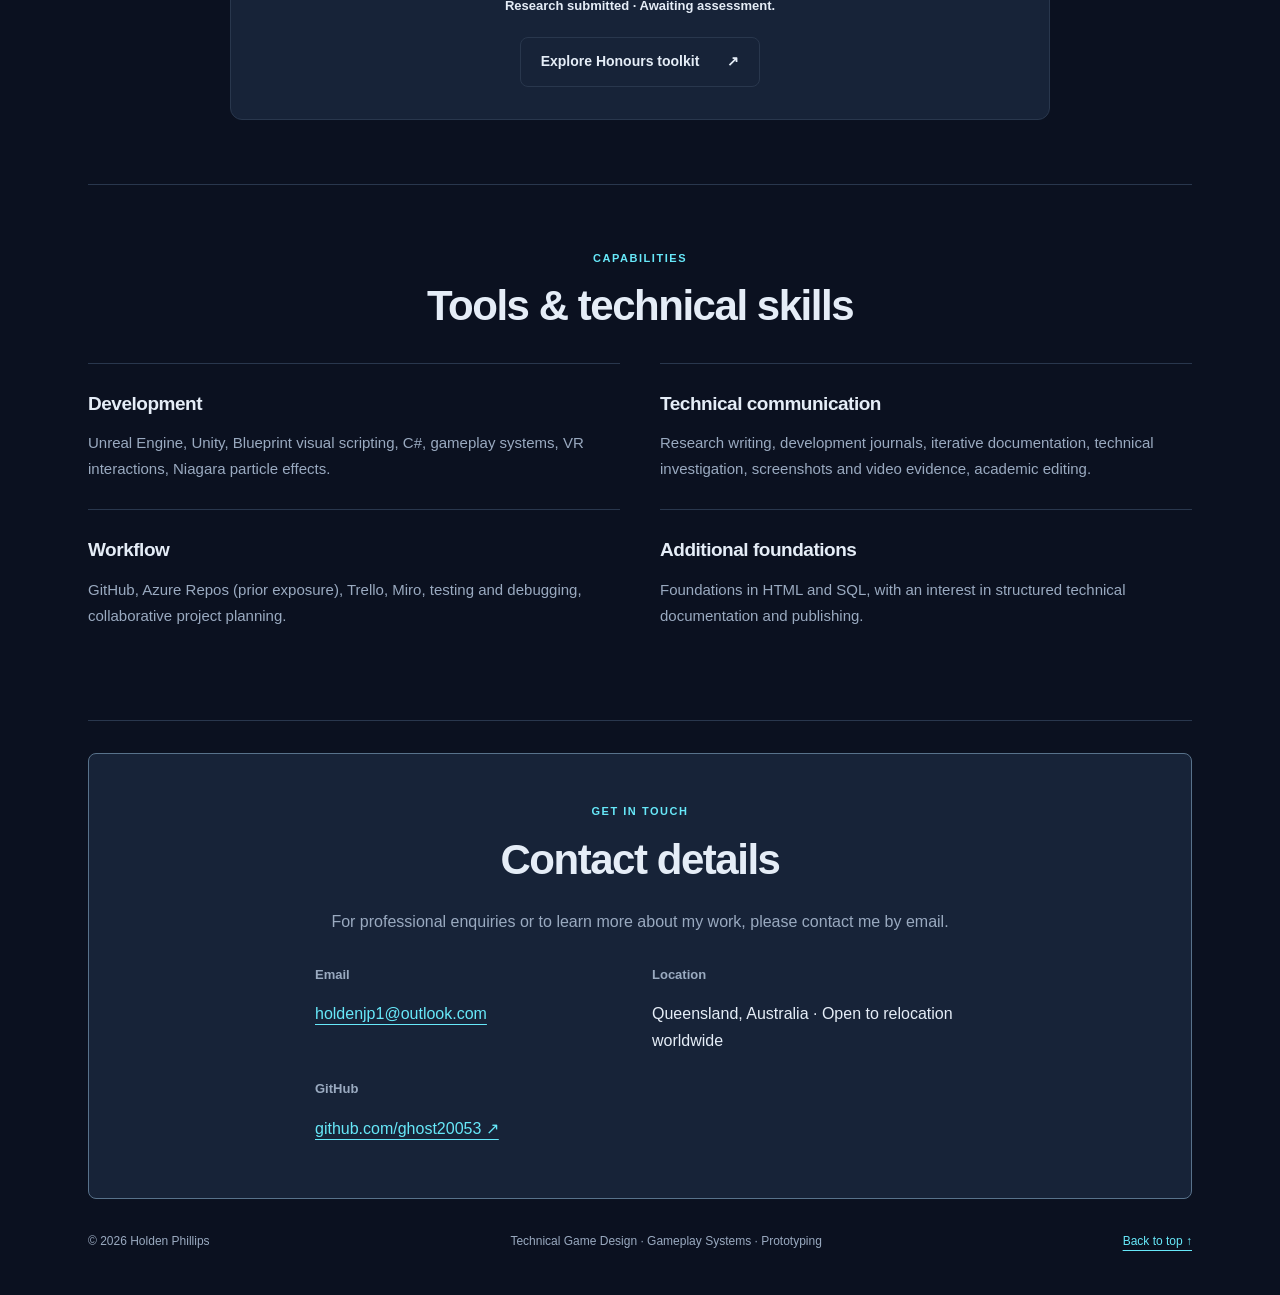
==== commit 9faf8481: "Projects update" ====
--- a/index.html
+++ b/index.html
@@ -5,18 +5,18 @@
     <meta name="viewport" content="width=device-width,initial-scale=1">
     <meta
       name="description"
-      content="Holden Phillips — game development, VR interaction and technical research. Explore selected projects, development work and research documentation."
+      content="Holden Phillips — Technical Game Designer. Gameplay systems, technical prototyping and generalist game design. Based in Australia, open to relocation worldwide."
     >
-    <title>Holden Phillips | Technical & Game Development Portfolio</title>
+    <title>Holden Phillips | Technical Game Designer</title>
     <meta name="theme-color" content="#0b1120">
     <meta property="og:type" content="website">
-    <meta property="og:title" content="Holden Phillips | Game Development &amp; Technical Research">
+    <meta property="og:title" content="Holden Phillips | Technical Game Designer">
     <meta
       property="og:description"
-      content="Gameplay systems, VR interaction and technical documentation. Explore Holden Phillips’ selected projects and research."
+      content="Gameplay systems, technical prototyping and generalist game design. Explore selected projects by Holden Phillips."
     >
-    <link rel="stylesheet" href="css/style.css?v=e840ac0232">
-    <script src="js/navigation.js?v=21edfd620f" defer></script>
+    <link rel="stylesheet" href="css/style.css?v=609988712e">
+    <script src="js/navigation.js?v=81cebf506c" defer></script>
   </head>
 
   <body>
@@ -27,7 +27,7 @@
           <span class="brand-mark" aria-hidden="true">HP</span>
           <span class="brand-copy">
             <span>Holden Phillips</span>
-            <small>Game development &amp; research</small>
+            <small>Technical Game Designer</small>
           </span>
         </a>
         <button
@@ -53,13 +53,14 @@
     <main id="main-content" tabindex="-1">
       <section class="hero" id="home">
         <p class="hero-location">
-          Queensland, Australia <span aria-hidden="true">/</span> Game development &amp; research
+          Based in Australia <span aria-hidden="true">/</span> Open to Relocation Worldwide
         </p>
-        <div class="eyebrow">Gameplay systems. VR interaction. Technical clarity.</div>
+        <div class="eyebrow">Gameplay Systems · Technical Prototyping · Generalist Game Design</div>
         <h1>Holden <span>Phillips</span></h1>
+        <p class="professional-title">Technical Game Designer</p>
         <p class="lead">
-          I develop gameplay systems and VR experiences in Unreal Engine and Unity, supported by
-          practical research and clear technical documentation.
+          I design and prototype interactive systems in Unreal Engine and Unity, connecting gameplay
+          ideas with practical implementation, level design and iterative testing.
         </p>
         <div class="actions">
           <a class="btn" href="#completed">View selected work <span aria-hidden="true">↗</span></a>
@@ -69,16 +70,16 @@
         </div>
         <div class="hero-summary" aria-label="Areas of practice">
           <div>
-            <span>01 / Development</span>
+            <span>01 / Systems</span>
             <strong>Unreal Engine &amp; Unity</strong>
           </div>
           <div>
-            <span>02 / Research</span>
-            <strong>Physical–virtual interaction</strong>
-          </div>
-          <div>
-            <span>03 / Communication</span>
-            <strong>Technical documentation</strong>
+            <span>02 / Design</span>
+            <strong>Gameplay &amp; level design</strong>
+          </div>
+          <div>
+            <span>03 / Iteration</span>
+            <strong>Prototyping &amp; research</strong>
           </div>
         </div>
       </section>
@@ -89,7 +90,8 @@
         <div class="cols">
           <div>
             <p>
-              I am a Griffith University Games Design graduate based in Queensland, Australia.
+              I am a Technical Game Designer and Griffith University Games Design graduate based in
+              Queensland, Australia.
               My interests sit at the intersection of interactive systems, technical problem-solving
               and player experience. I work with Unreal Engine and Unity to develop gameplay
               systems, prototypes and VR experiences.
@@ -108,9 +110,8 @@
             </p>
             <p>
               Alongside my research, I continue to develop gameplay prototypes and interactive
-              experiences. I am interested in opportunities across game development, interactive
-              systems and technical communication, where I can contribute both practical technical
-              work and clear explanations of the development process.
+              experiences. I am interested in technical and generalist game design roles, combining gameplay systems,
+              programming and level design. I am open to relocating internationally.
             </p>
           </div>
           <div class="highlight">
@@ -134,10 +135,46 @@
         <div class="eyebrow">Selected work</div>
         <h2>Selected projects</h2>
         <p class="section-intro">
-          A selection of game development projects and practice-based VR research.
+          Gameplay, level design and interaction research across Unreal Engine and Unity.
         </p>
         <div class="grid">
           <article class="card">
+            <span class="tag">Completed prototype</span>
+            <h3>Maze Escape</h3>
+            <div class="meta">Unreal Engine 5 · Third-person prototype</div>
+            <p>
+              Built a maze escape experience centred on AI guards. Experimented with Unreal Engine
+              behaviour trees, enemy line-of-sight and pursuit, and a stamina constraint to balance
+              the player's ability to evade enemies.
+            </p>
+            <div class="stack">
+              <span>AI behaviour trees</span>
+              <span>Gameplay logic</span>
+              <span>Level design</span>
+            </div>
+            <a href="projects/maze-escape.html">
+              Explore Maze Escape →
+            </a>
+          </article>
+          <article class="card">
+            <span class="tag">Released game</span>
+            <h3>Pigeon City</h3>
+            <div class="meta">Unity · Group project · Programming &amp; level design</div>
+            <p>A platforming game about a pigeon finding its way home by jumping and climbing through the city.
+              Created as a group project, with my contributions focused on programming and level design.</p>
+            <div class="stack">
+              <span>Unity</span>
+              <span>Game design</span>
+            </div>
+            <a href="https://krystallos-aurora.itch.io/pigeon-city" target="_blank" rel="noopener">
+              View game page ↗
+            </a>
+          </article>
+          <article class="card project-featured">
+            <a class="project-media" href="projects/honours-research.html">
+              <img src="assets/images/honours-demonstration.jpg" width="1260" height="540"
+                loading="lazy" alt="Honours prototype demonstration: physical tabletop setup beside the headset view.">
+            </a>
             <span class="tag">Honours research · Artefact completed</span>
             <h3>VR Tangible Interaction Research</h3>
             <div class="meta">Unreal Engine · Meta Quest 3 · Practice-based research</div>
@@ -153,38 +190,7 @@
               <span>Blueprints</span>
               <span>Research documentation</span>
             </div>
-            <a href="#research">Read research overview →</a>
-          </article>
-          <article class="card">
-            <span class="tag">Completed prototype</span>
-            <h3>Maze Escape</h3>
-            <div class="meta">Unreal Engine 5 · Third-person prototype</div>
-            <p>
-              Built a maze escape experience centred on AI guards. Experimented with Unreal Engine
-              behaviour trees, enemy line-of-sight and pursuit, and a stamina constraint to balance
-              the player's ability to evade enemies.
-            </p>
-            <div class="stack">
-              <span>AI behaviour trees</span>
-              <span>Gameplay logic</span>
-              <span>Level design</span>
-            </div>
-            <a href="https://sites.google.com/view/practice-resume1/home" target="_blank" rel="noopener">
-              Original project portfolio ↗
-            </a>
-          </article>
-          <article class="card">
-            <span class="tag">Game project</span>
-            <h3>Pigeon City</h3>
-            <div class="meta">Unity · Game project</div>
-            <p>A Unity game project from my Games Design portfolio. Explore the game on itch.io.</p>
-            <div class="stack">
-              <span>Unity</span>
-              <span>Game design</span>
-            </div>
-            <a href="https://krystallos22.itch.io/pigeon-city" target="_blank" rel="noopener">
-              View game page ↗
-            </a>
+            <a href="projects/honours-research.html">Explore the design process →</a>
           </article>
         </div>
       </section>
@@ -193,7 +199,7 @@
         <div class="eyebrow">Current work</div>
         <h2>Projects in development</h2>
         <p class="section-intro">
-          Current prototypes exploring tangible VR interaction and 2D gameplay systems.
+          Current work in gameplay systems, interactive prototypes and NPC AI.
         </p>
         <div class="grid">
           <article class="card">
@@ -216,12 +222,12 @@
           <article class="card">
             <span class="tag progress">Vertical slice in development</span>
             <h3>2D Office Game</h3>
-            <div class="meta">Unity 2022 · C# · 2D systems</div>
-            <p>
-              A top-down Unity prototype combining dialogue, work-themed minigames and combat.
+            <div class="meta">Unity 2022 · C# · Group project</div>
+            <p>
+              A group project combining dialogue, work-themed minigames and combat in a top-down Unity
+              prototype. My contributions focus on programming and level design.
               Implemented printer and email-sorting minigames, character switching, interactions
-              and a day/night transition. Current development focuses on health, inventory and
-              presentation.
+              and a day/night transition. The project remains in development.
             </p>
             <div class="stack">
               <span>Unity</span>
@@ -229,8 +235,18 @@
               <span>UI</span>
               <span>Gameplay systems</span>
             </div>
-          </article>
-        </div>
+            <a href="projects/office-game.html">Explore the project →</a>
+          </article>
+        </div>
+        <aside class="experiment-note" aria-labelledby="butterfly-heading">
+          <span class="tag progress">Experiment in progress</span>
+          <h3 id="butterfly-heading">Project Butterfly · Unity AI</h3>
+          <p>
+            An in-development Unity prototype exploring NPC perception, memory and reactions to
+            player actions. I’m experimenting with how characters notice events, remember
+            interactions and respond differently based on what they have witnessed.
+          </p>
+        </aside>
       </section>
 
       <section id="research">
@@ -244,7 +260,7 @@
               representations for interaction in VR?
             </p>
             <p>
-              The work uses practice-based creative research, a Design Science Research Methodology
+              The work uses practice-led creative research, a Design Science Research Methodology
               structure and three Action Research cycles to investigate tangible interaction,
               physical–virtual correspondence and player experience.
             </p>
@@ -325,14 +341,18 @@
           </div>
           <div>
             <dt>Location</dt>
-            <dd>Queensland, Australia</dd>
+            <dd>Queensland, Australia · Open to relocation worldwide</dd>
+          </div>
+          <div>
+            <dt>GitHub</dt>
+            <dd><a href="https://github.com/ghost20053" target="_blank" rel="noopener noreferrer">github.com/ghost20053 ↗</a></dd>
           </div>
         </dl>
       </section>
 
       <footer class="footer">
         <span>© 2026 Holden Phillips</span>
-        <span>Game development &amp; technical research</span>
+        <span>Technical Game Design · Gameplay Systems · Prototyping</span>
         <a href="#home">Back to top ↑</a>
       </footer>
     </main>
--- a/css/style.css
+++ b/css/style.css
@@ -390,18 +390,18 @@
   font-weight: 600;
 }
 
-#completed .card:first-child {
+.project-featured {
   grid-column: 1 / -1;
   padding: 38px;
   border-left: 3px solid var(--accent);
   background: var(--panel);
 }
 
-#completed .card:first-child h3 {
+.project-featured h3 {
   font-size: clamp(25px, 3vw, 34px);
 }
 
-#completed .card:first-child p {
+.project-featured p {
   max-width: 800px;
 }
 
@@ -585,6 +585,118 @@
   align-items: center;
   min-height: 44px;
   margin-top: -12px;
+}
+
+/* Project presentation */
+.professional-title {
+  margin: 0 0 18px;
+  color: var(--text);
+  font-size: clamp(23px, 3vw, 34px);
+  font-weight: 600;
+}
+
+.project-media {
+  width: 100%;
+  margin-bottom: 24px;
+  border-radius: 8px;
+  overflow: hidden;
+  background: #000;
+}
+
+.project-media img,
+.case-image img {
+  display: block;
+  width: 100%;
+  height: auto;
+}
+
+.experiment-note {
+  max-width: 820px;
+  margin: 28px auto 0;
+  padding: 28px;
+  border-left: 3px solid var(--accent);
+  border-radius: 0 10px 10px 0;
+  background: var(--panel);
+}
+
+.experiment-note p {
+  margin-bottom: 0;
+}
+
+.case-study {
+  max-width: 1040px;
+}
+
+.case-study h1 {
+  font-size: clamp(38px, 6vw, 64px);
+}
+
+.back-link {
+  display: inline-flex;
+  align-items: center;
+  min-height: 44px;
+  margin-bottom: 24px;
+}
+
+.project-facts {
+  display: grid;
+  grid-template-columns: repeat(auto-fit, minmax(min(100%, 200px), 1fr));
+  gap: 20px;
+  margin: 20px 0 32px;
+  padding: 24px;
+  border: 1px solid var(--line);
+  border-radius: 10px;
+  background: var(--panel);
+  text-align: left;
+}
+
+.project-facts dt {
+  margin-bottom: 6px;
+  color: var(--accent);
+  font-size: 13px;
+}
+
+.project-facts dd {
+  margin: 0;
+  color: var(--text);
+  overflow-wrap: anywhere;
+}
+
+.case-image {
+  margin: 0 0 32px;
+}
+
+.case-image figcaption {
+  padding: 12px 0;
+  color: var(--muted);
+  font-size: 13px;
+}
+
+.case-section {
+  max-width: 780px;
+  margin-inline: auto;
+  padding: 40px 0;
+}
+
+.case-section h2 {
+  text-align: left;
+  font-size: clamp(26px, 3vw, 34px);
+}
+
+.resource-links a {
+  display: inline-block;
+  padding: 10px 0;
+}
+
+@media (max-width: 700px) {
+  .hero-summary {
+    grid-template-columns: 1fr;
+    gap: 12px;
+  }
+
+  .hero-summary strong {
+    font-size: 14px;
+  }
 }
 
 /* Mobile: compact navigation, readable single-column content and touch targets. */
@@ -683,7 +795,7 @@
   }
 
   .hero-summary span {
-    font-size: 9px;
+    font-size: 11px;
     letter-spacing: 0.03em;
   }
 
@@ -700,7 +812,7 @@
   }
 
   .card,
-  #completed .card:first-child {
+  .project-featured {
     padding: 24px;
   }
 
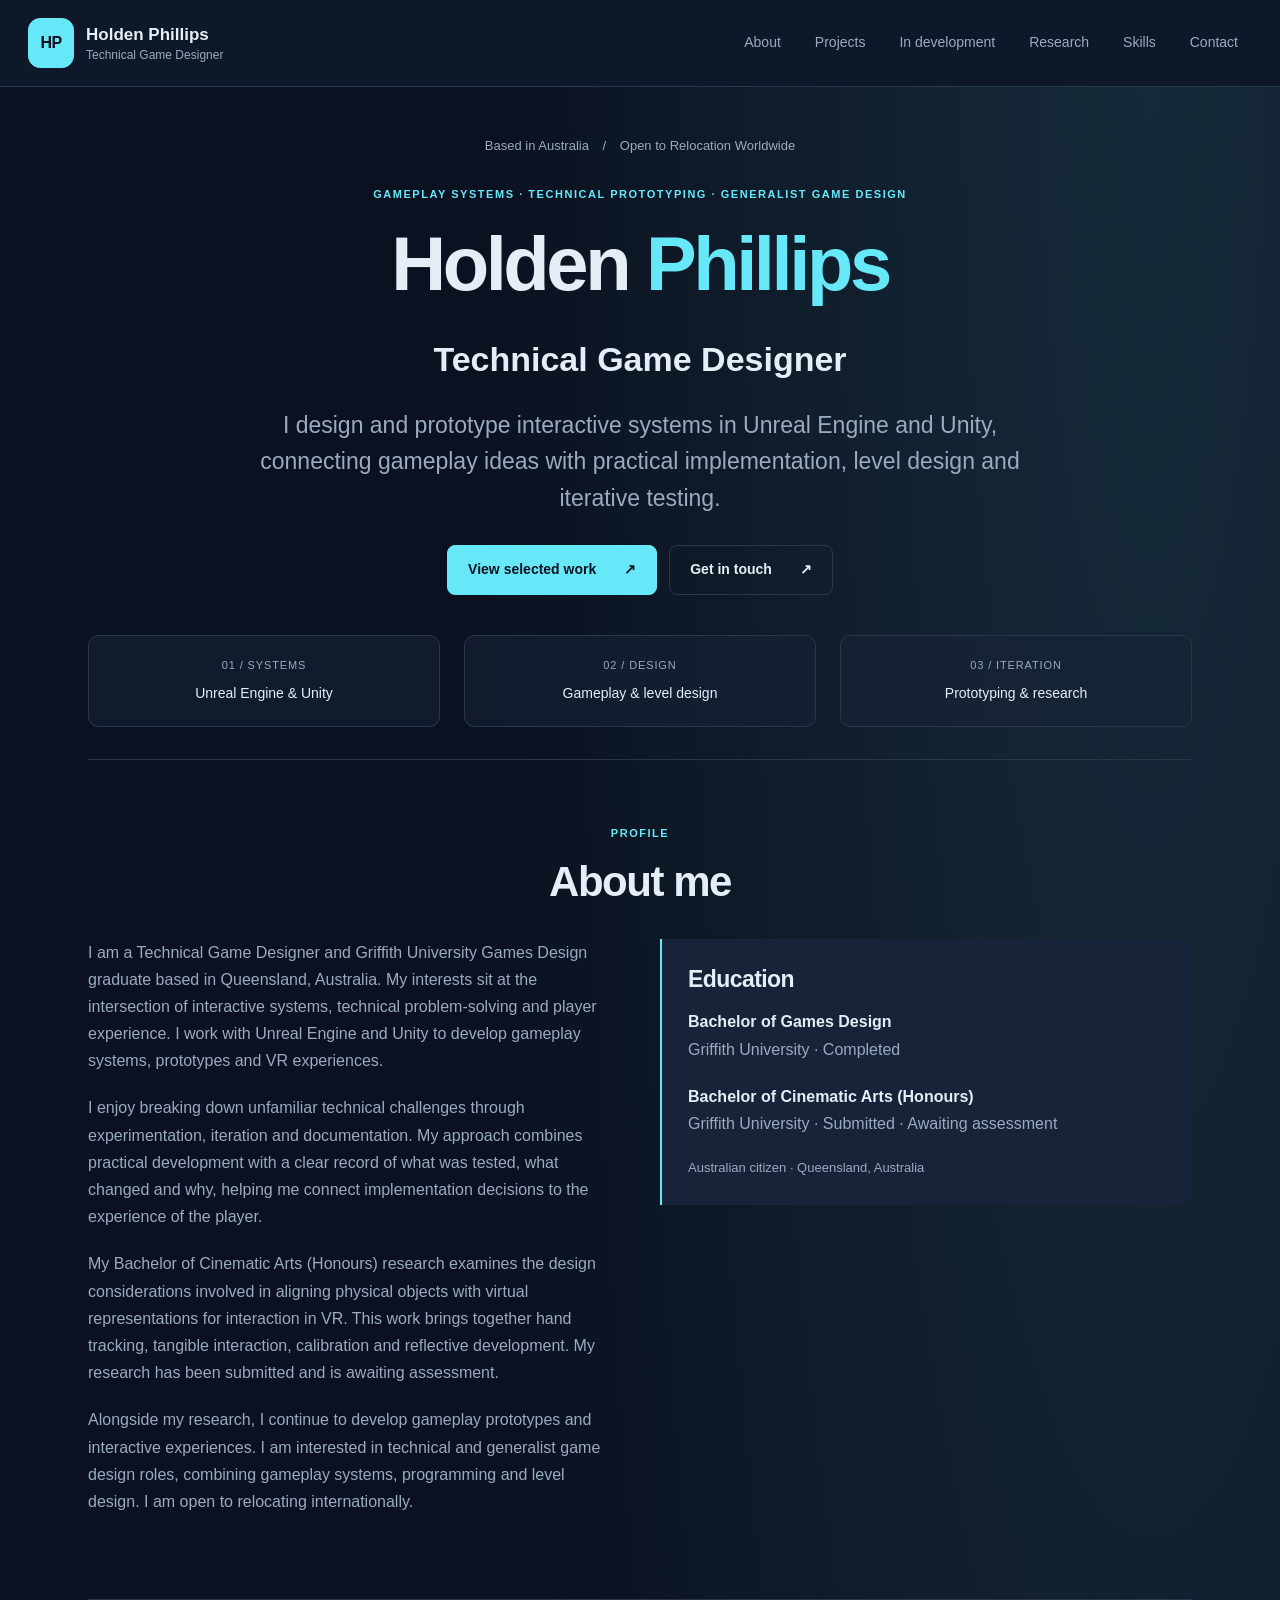
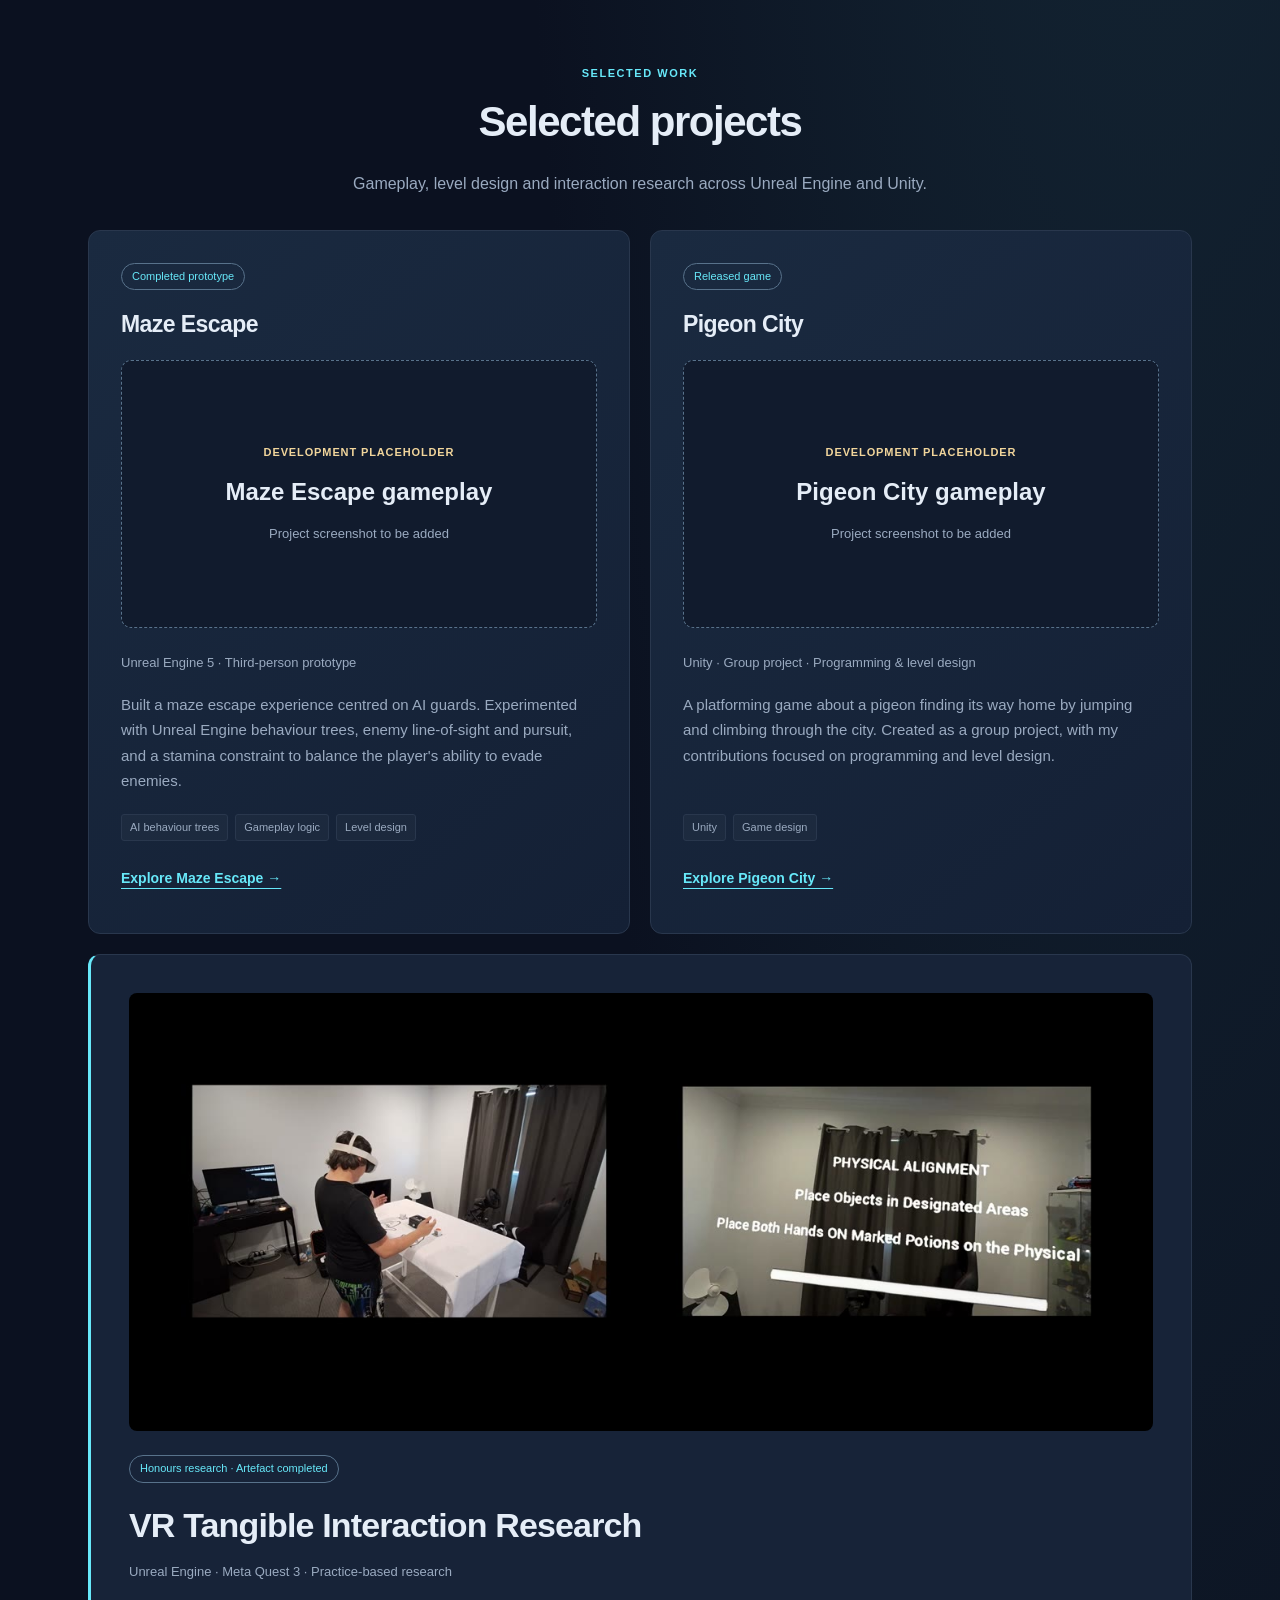
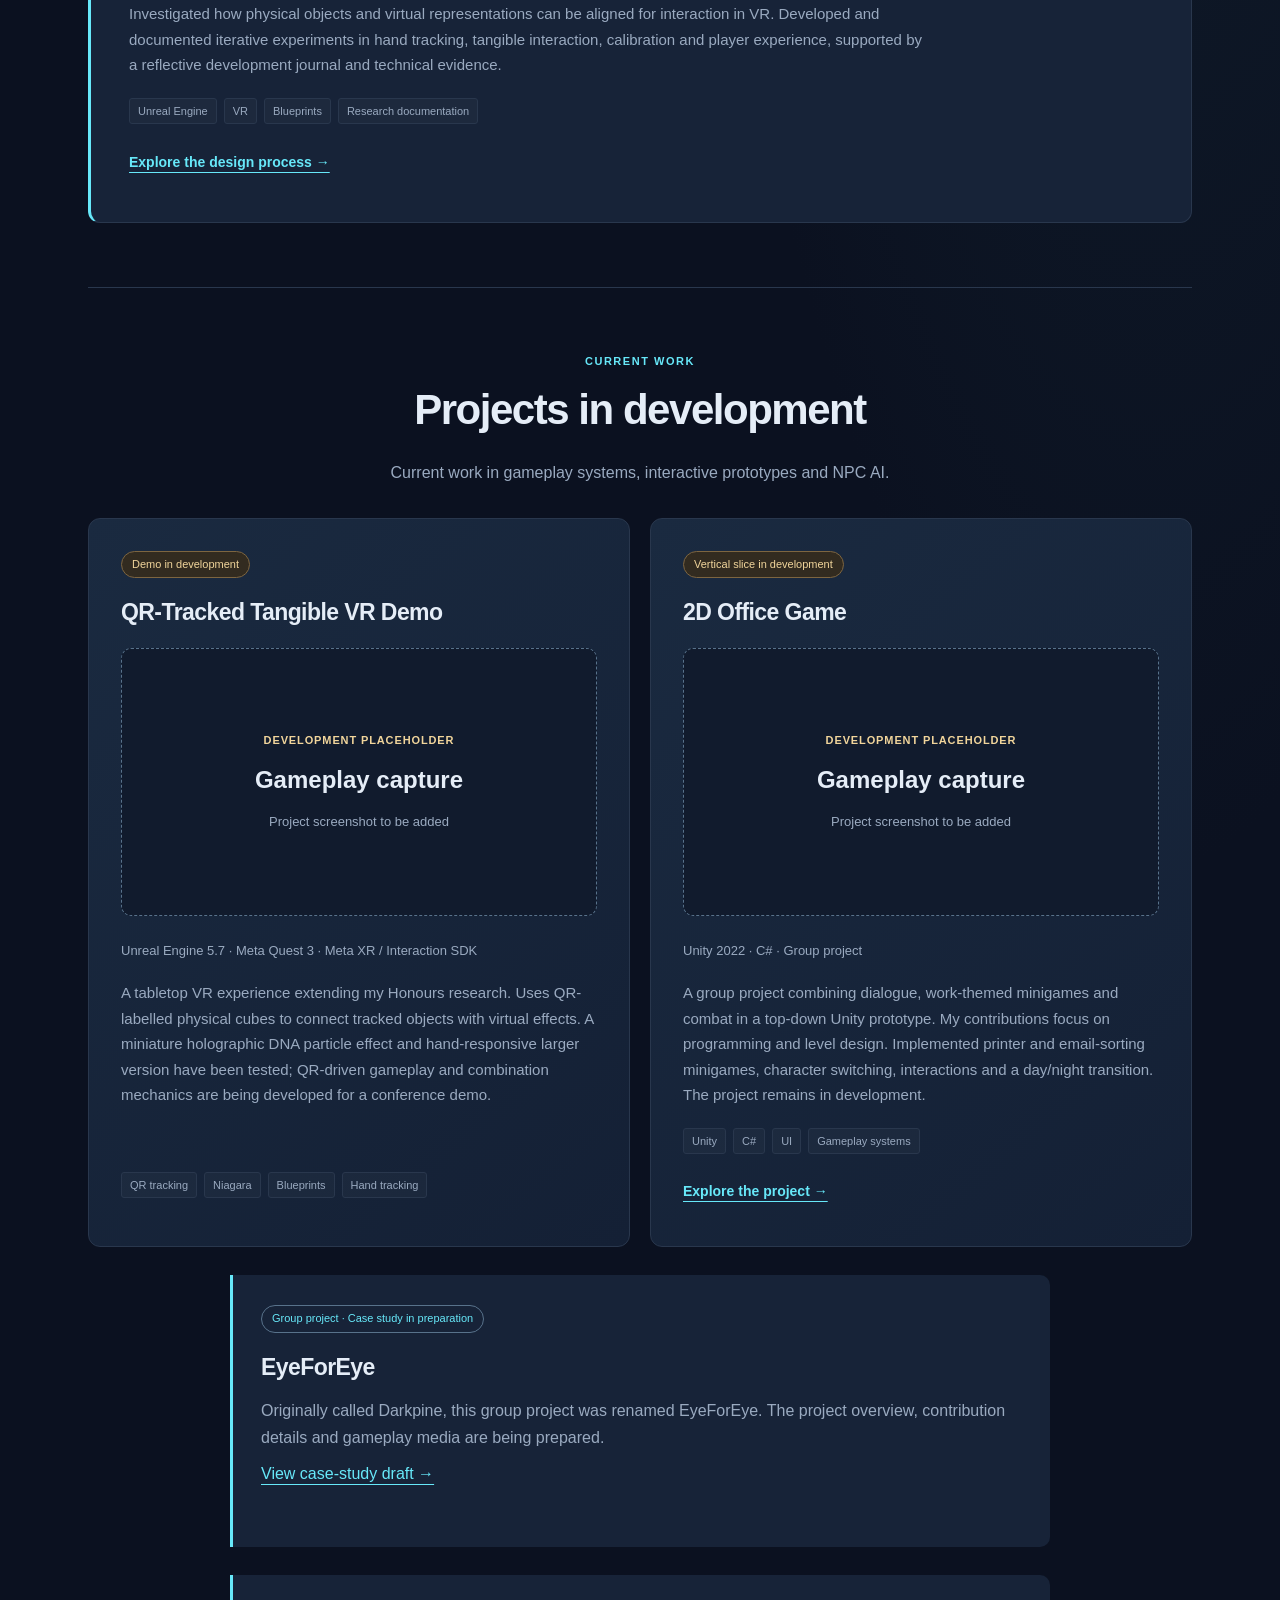
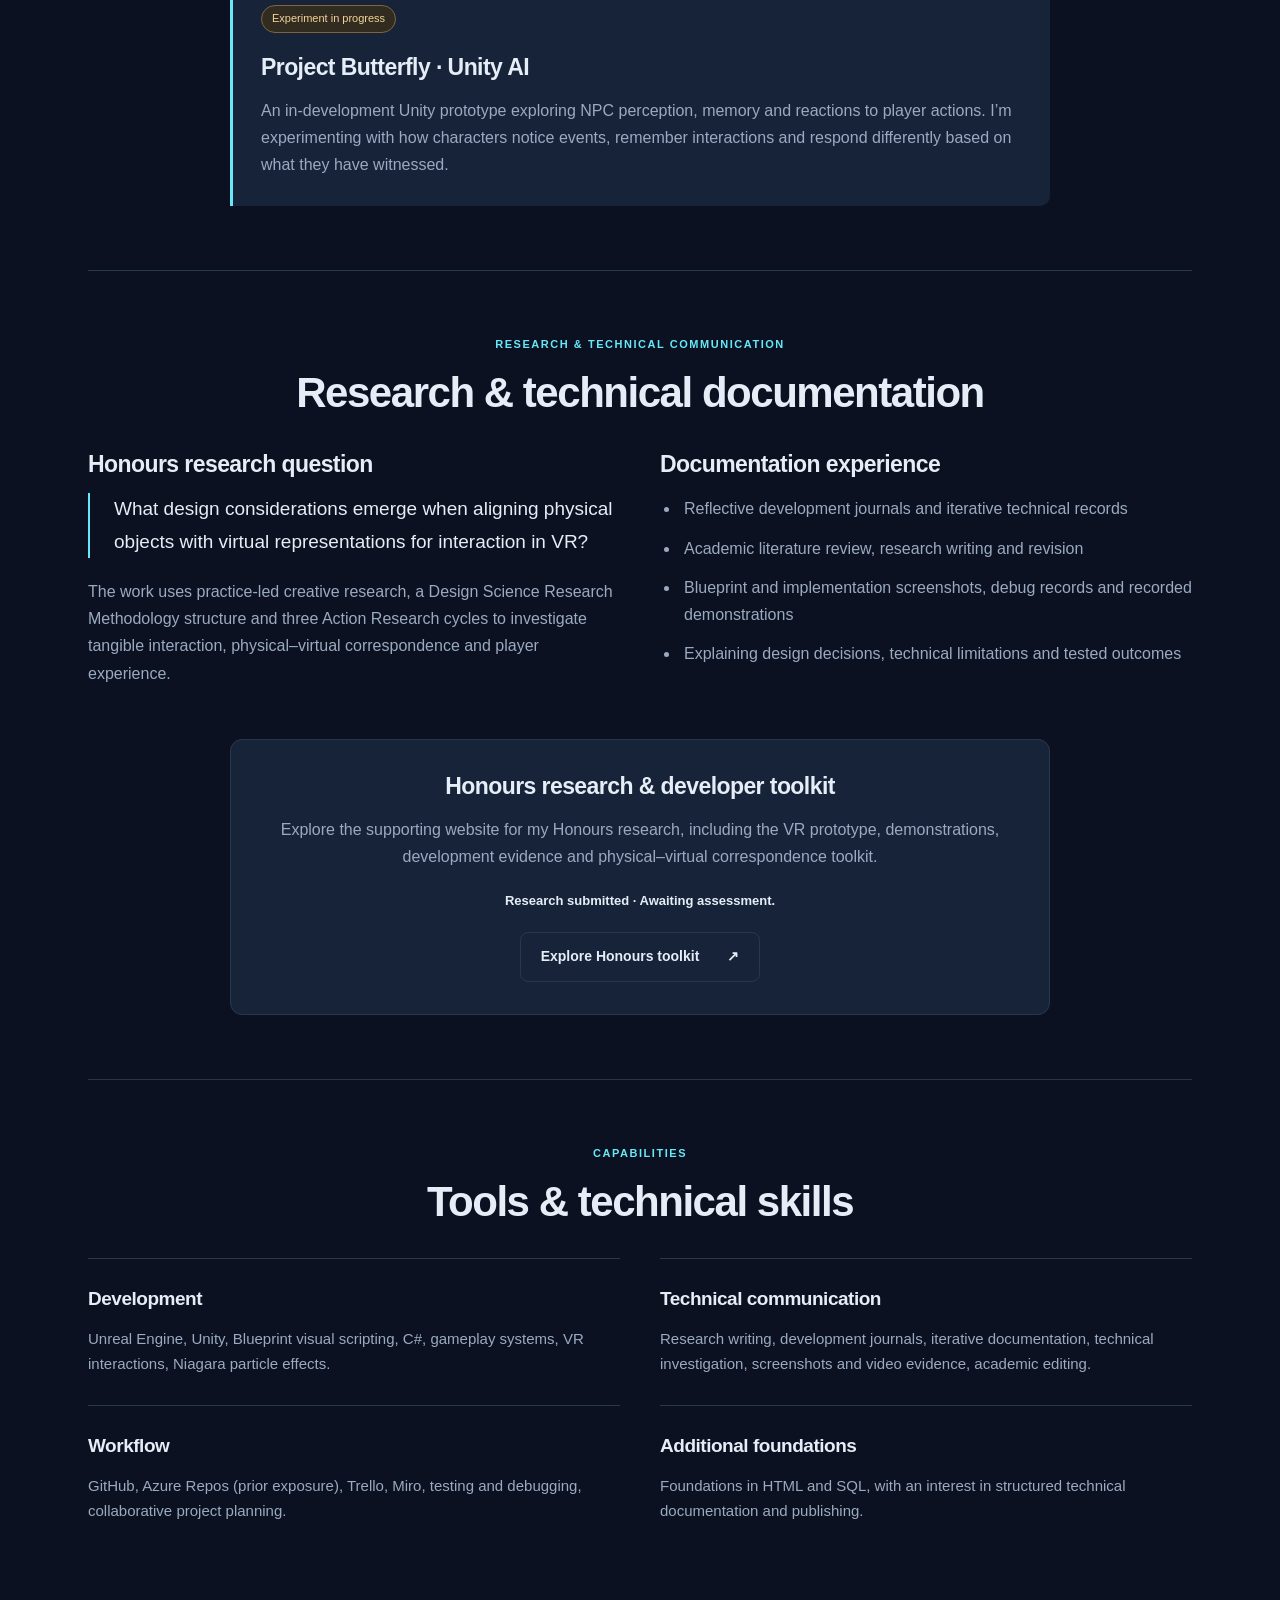
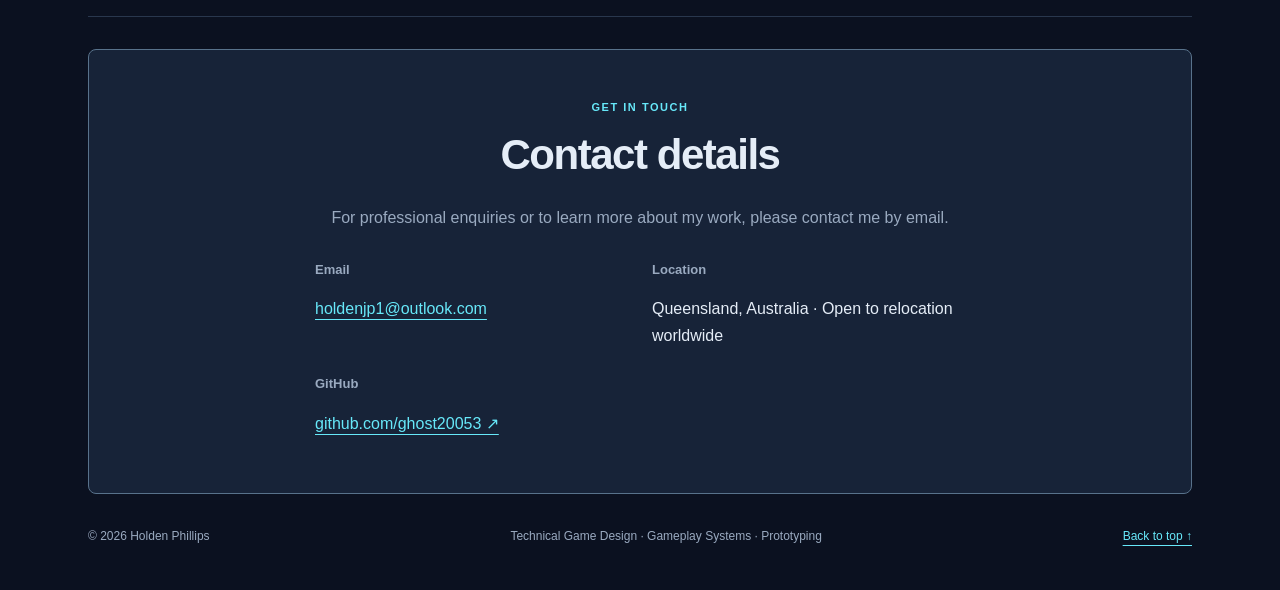
==== commit b768be38: "Update" ====
--- a/index.html
+++ b/index.html
@@ -15,7 +15,7 @@
       property="og:description"
       content="Gameplay systems, technical prototyping and generalist game design. Explore selected projects by Holden Phillips."
     >
-    <link rel="stylesheet" href="css/style.css?v=609988712e">
+    <link rel="stylesheet" href="css/style.css?v=0d499ea705">
     <script src="js/navigation.js?v=81cebf506c" defer></script>
   </head>
 
@@ -141,6 +141,10 @@
           <article class="card">
             <span class="tag">Completed prototype</span>
             <h3>Maze Escape</h3>
+            <div class="media-placeholder" role="img" aria-label="Development placeholder: Maze Escape gameplay image pending">
+              <span>Development placeholder</span><strong>Maze Escape gameplay</strong>
+              <small>Project screenshot to be added</small>
+            </div>
             <div class="meta">Unreal Engine 5 · Third-person prototype</div>
             <p>
               Built a maze escape experience centred on AI guards. Experimented with Unreal Engine
@@ -159,6 +163,10 @@
           <article class="card">
             <span class="tag">Released game</span>
             <h3>Pigeon City</h3>
+            <div class="media-placeholder" role="img" aria-label="Development placeholder: Pigeon City gameplay image pending">
+              <span>Development placeholder</span><strong>Pigeon City gameplay</strong>
+              <small>Project screenshot to be added</small>
+            </div>
             <div class="meta">Unity · Group project · Programming &amp; level design</div>
             <p>A platforming game about a pigeon finding its way home by jumping and climbing through the city.
               Created as a group project, with my contributions focused on programming and level design.</p>
@@ -166,8 +174,8 @@
               <span>Unity</span>
               <span>Game design</span>
             </div>
-            <a href="https://krystallos-aurora.itch.io/pigeon-city" target="_blank" rel="noopener">
-              View game page ↗
+            <a href="projects/pigeon-city.html">
+              Explore Pigeon City →
             </a>
           </article>
           <article class="card project-featured">
@@ -205,6 +213,10 @@
           <article class="card">
             <span class="tag progress">Demo in development</span>
             <h3>QR-Tracked Tangible VR Demo</h3>
+            <div class="media-placeholder" role="img" aria-label="Development placeholder: gameplay image pending">
+              <span>Development placeholder</span><strong>Gameplay capture</strong>
+              <small>Project screenshot to be added</small>
+            </div>
             <div class="meta">Unreal Engine 5.7 · Meta Quest 3 · Meta XR / Interaction SDK</div>
             <p>
               A tabletop VR experience extending my Honours research. Uses QR-labelled physical
@@ -222,6 +234,10 @@
           <article class="card">
             <span class="tag progress">Vertical slice in development</span>
             <h3>2D Office Game</h3>
+            <div class="media-placeholder" role="img" aria-label="Development placeholder: gameplay image pending">
+              <span>Development placeholder</span><strong>Gameplay capture</strong>
+              <small>Project screenshot to be added</small>
+            </div>
             <div class="meta">Unity 2022 · C# · Group project</div>
             <p>
               A group project combining dialogue, work-themed minigames and combat in a top-down Unity
@@ -238,6 +254,13 @@
             <a href="projects/office-game.html">Explore the project →</a>
           </article>
         </div>
+        <aside class="experiment-note" aria-labelledby="eye-for-eye-heading">
+          <span class="tag">Group project · Case study in preparation</span>
+          <h3 id="eye-for-eye-heading">EyeForEye</h3>
+          <p>Originally called Darkpine, this group project was renamed EyeForEye.
+            The project overview, contribution details and gameplay media are being prepared.</p>
+          <a class="back-link" href="projects/eye-for-eye.html">View case-study draft →</a>
+        </aside>
         <aside class="experiment-note" aria-labelledby="butterfly-heading">
           <span class="tag progress">Experiment in progress</span>
           <h3 id="butterfly-heading">Project Butterfly · Unity AI</h3>
--- a/css/style.css
+++ b/css/style.css
@@ -76,6 +76,8 @@
   background: #0e1828;
   border-bottom: 1px solid var(--line);
   backdrop-filter: blur(16px);
+  max-height: 80dvh;
+  overflow-y: auto;
 }
 
 nav {
@@ -587,6 +589,66 @@
   margin-top: -12px;
 }
 
+/* Clearly labelled development media, never presented as gameplay evidence. */
+.media-placeholder {
+  display: flex;
+  flex-direction: column;
+  justify-content: center;
+  align-items: center;
+  gap: 10px;
+  width: 100%;
+  min-height: 200px;
+  aspect-ratio: 16 / 9;
+  margin: 6px 0 24px;
+  padding: 24px;
+  border: 1px dashed #58728b;
+  border-radius: 10px;
+  background: #111b2d;
+  color: var(--muted);
+  text-align: center;
+}
+
+.media-placeholder span {
+  color: var(--warm);
+  font-size: 11px;
+  font-weight: 600;
+  letter-spacing: 0.08em;
+  text-transform: uppercase;
+}
+
+.media-placeholder strong {
+  color: var(--text);
+  font-size: clamp(18px, 2.2vw, 24px);
+  overflow-wrap: anywhere;
+}
+
+.media-placeholder small {
+  font-size: 13px;
+}
+
+.case-placeholder {
+  max-width: 780px;
+  margin: 0 auto 32px;
+}
+
+.draft-notice {
+  max-width: 780px;
+  margin: 32px auto;
+  padding: 24px;
+  border: 1px dashed #7d6540;
+  border-radius: 10px;
+  background: #211f20;
+}
+
+.draft-notice h2 {
+  color: var(--warm);
+  font-size: 23px;
+}
+
+.draft-notice ul {
+  margin-bottom: 0;
+}
+
 /* Project presentation */
 .professional-title {
   margin: 0 0 18px;
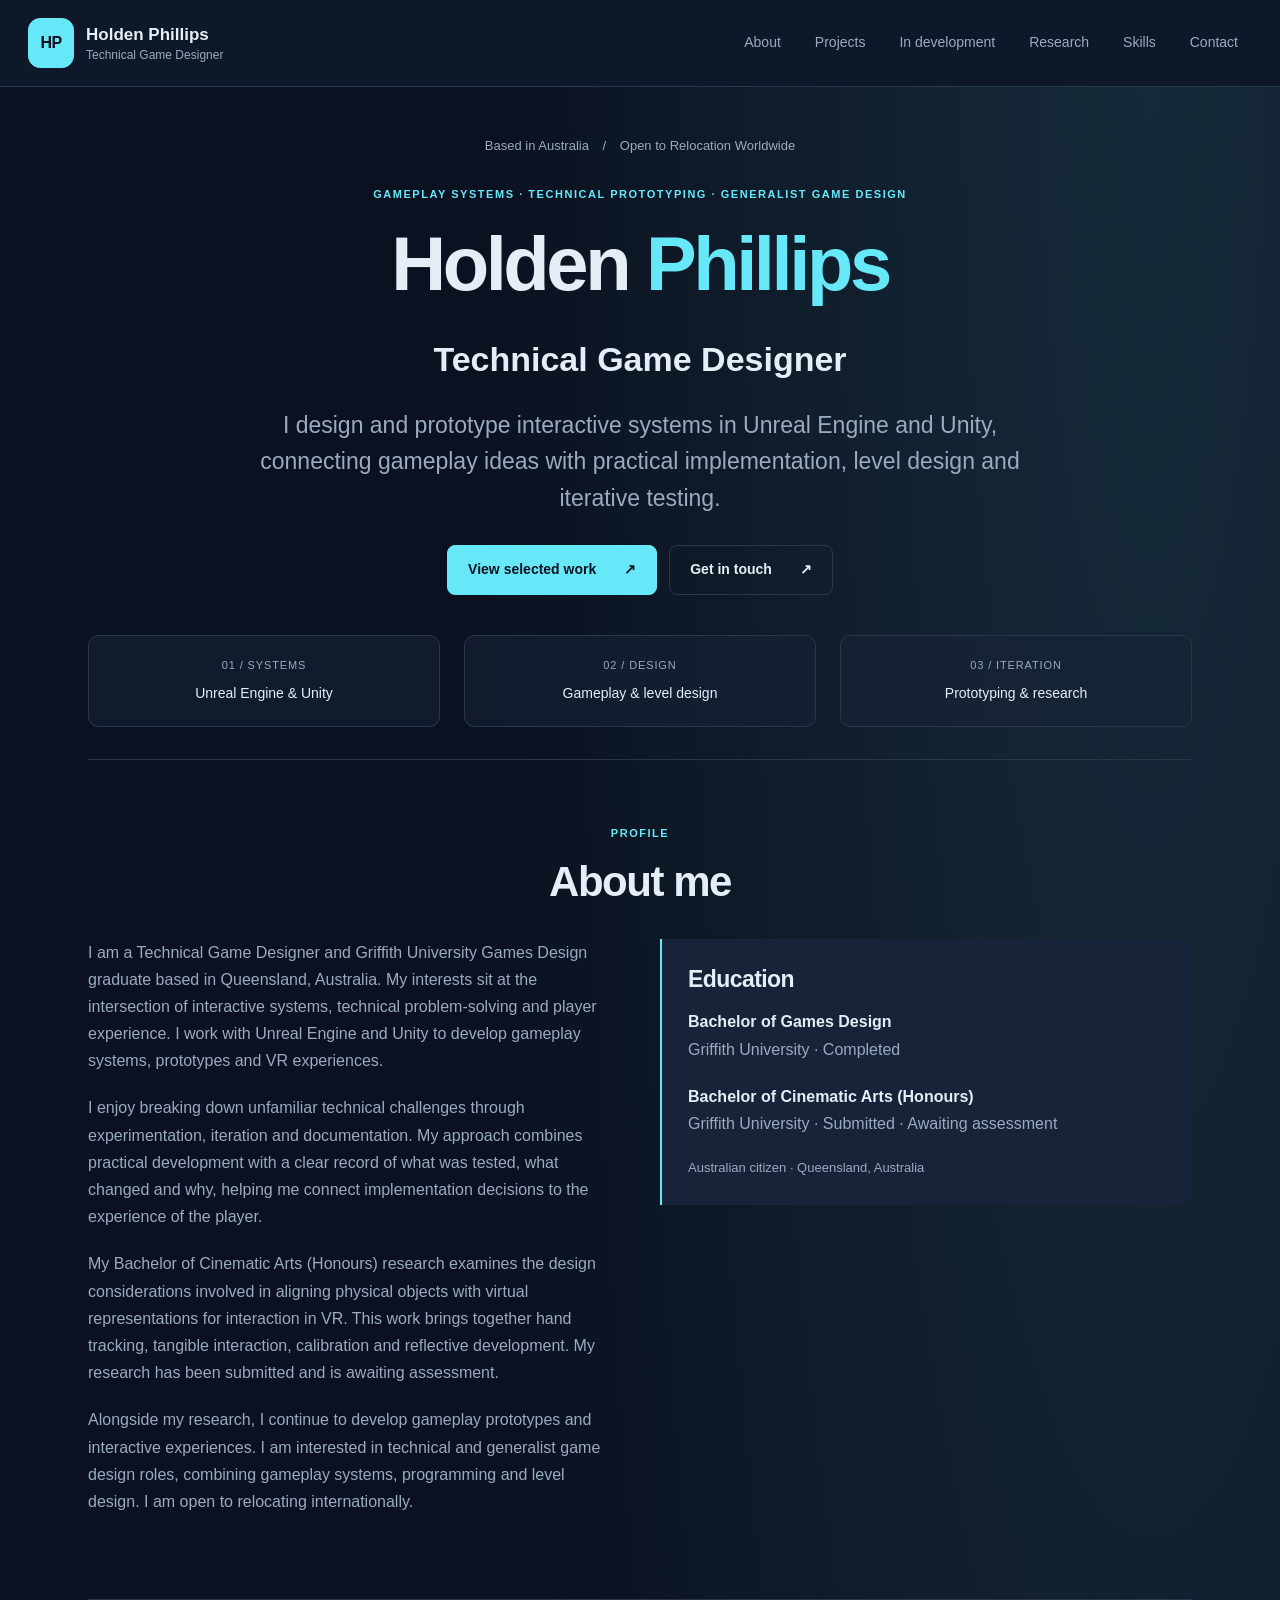
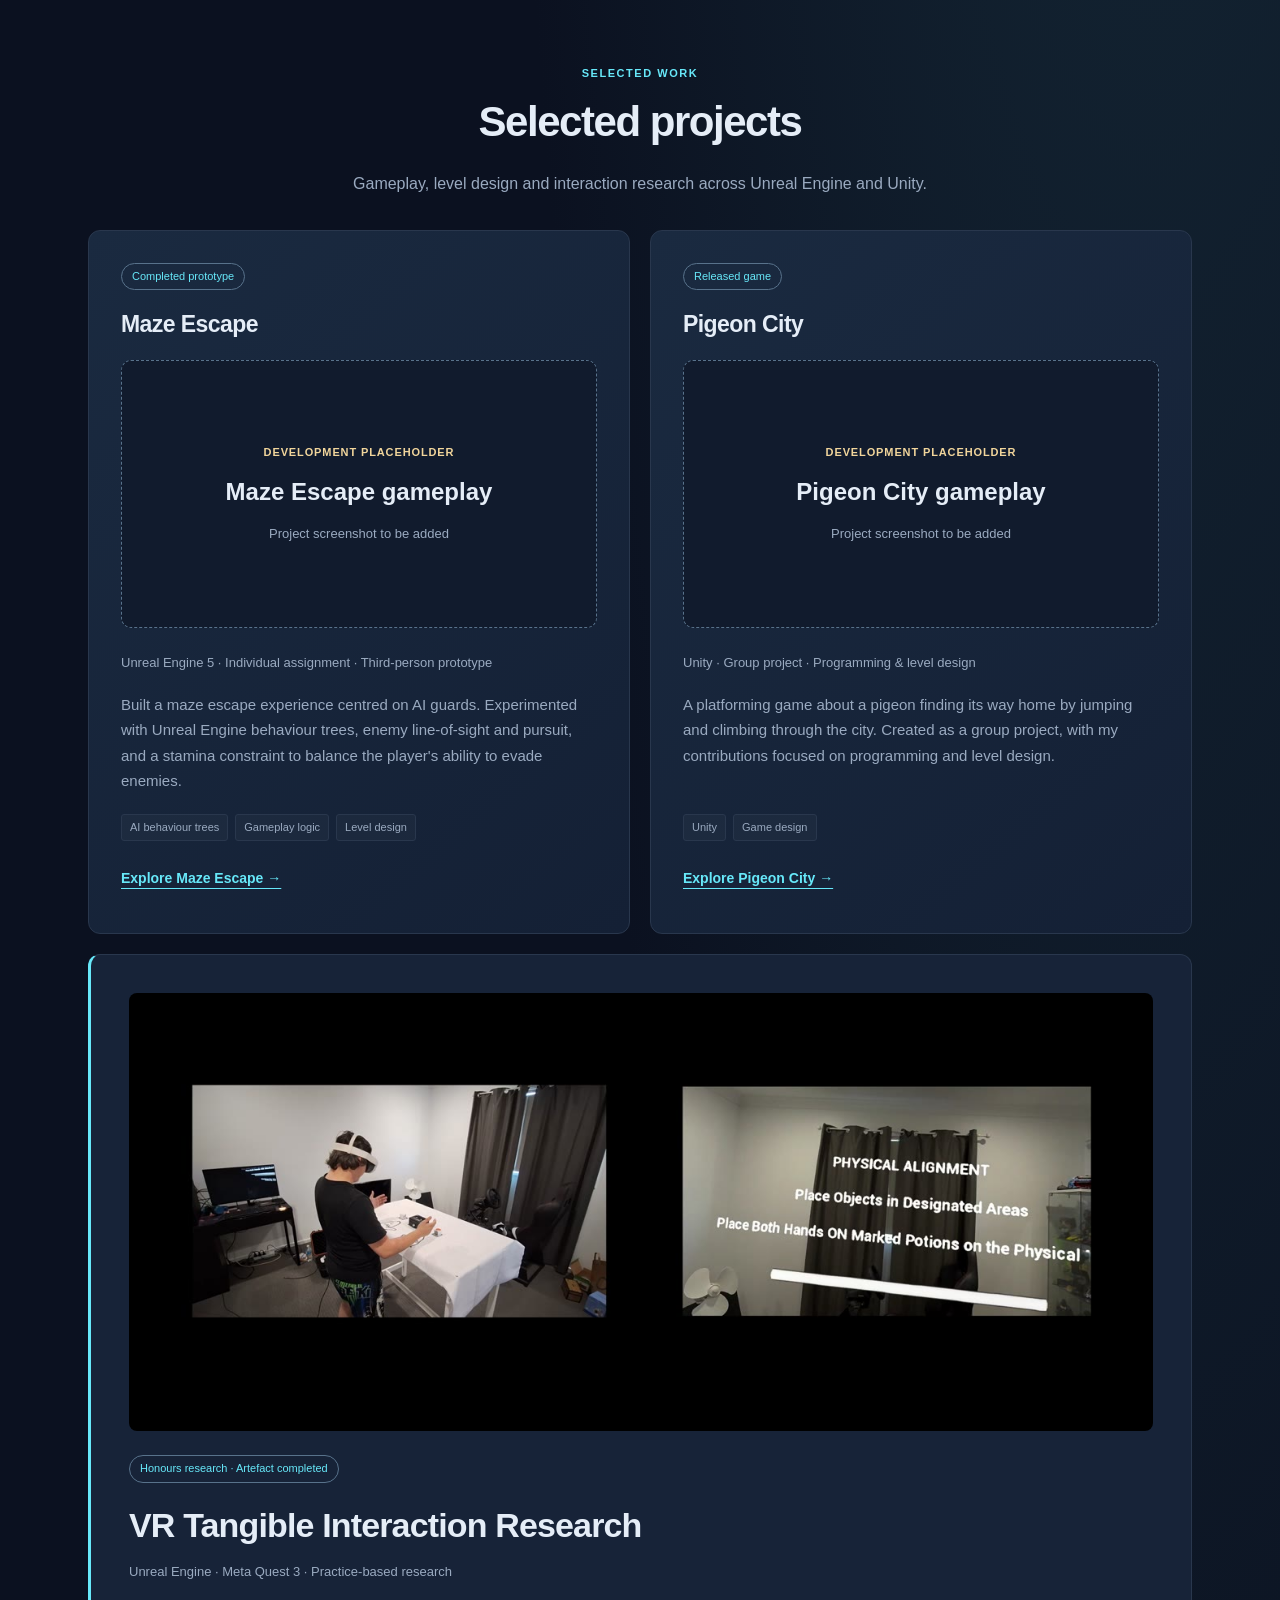
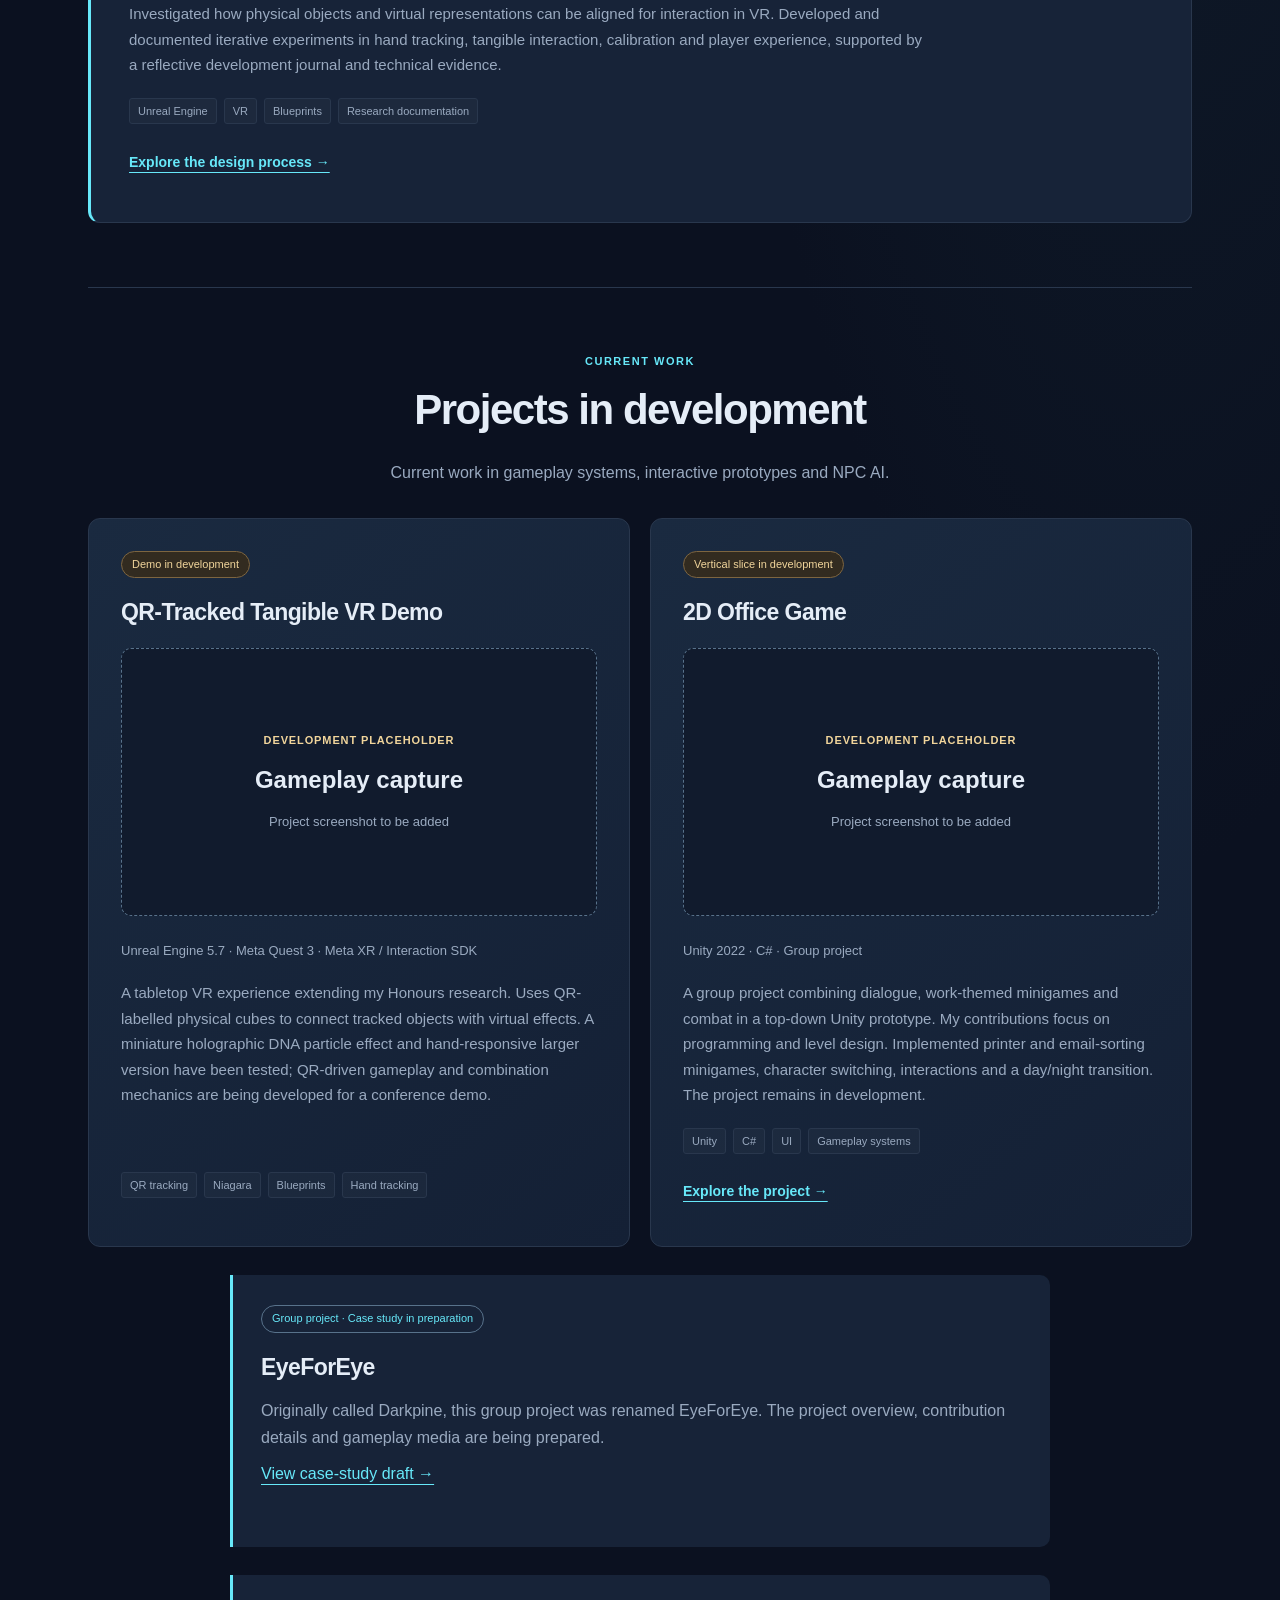
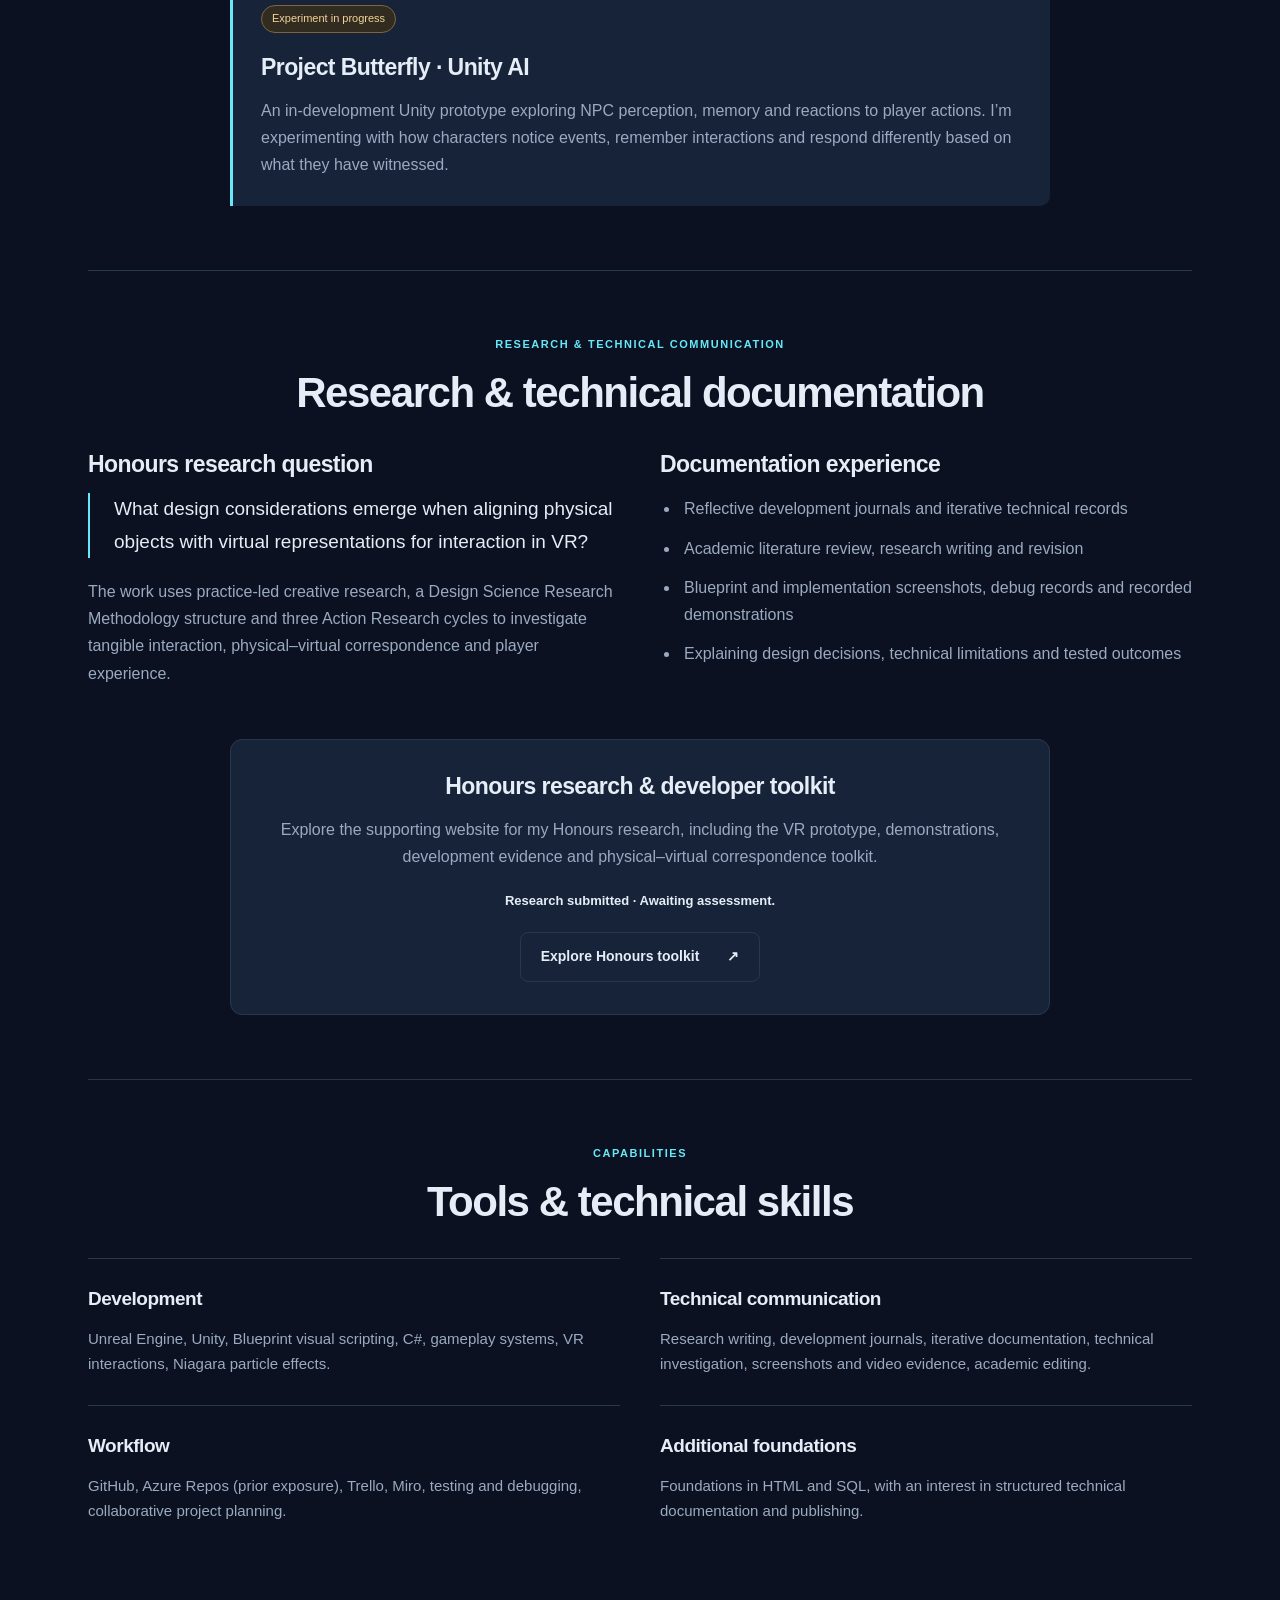
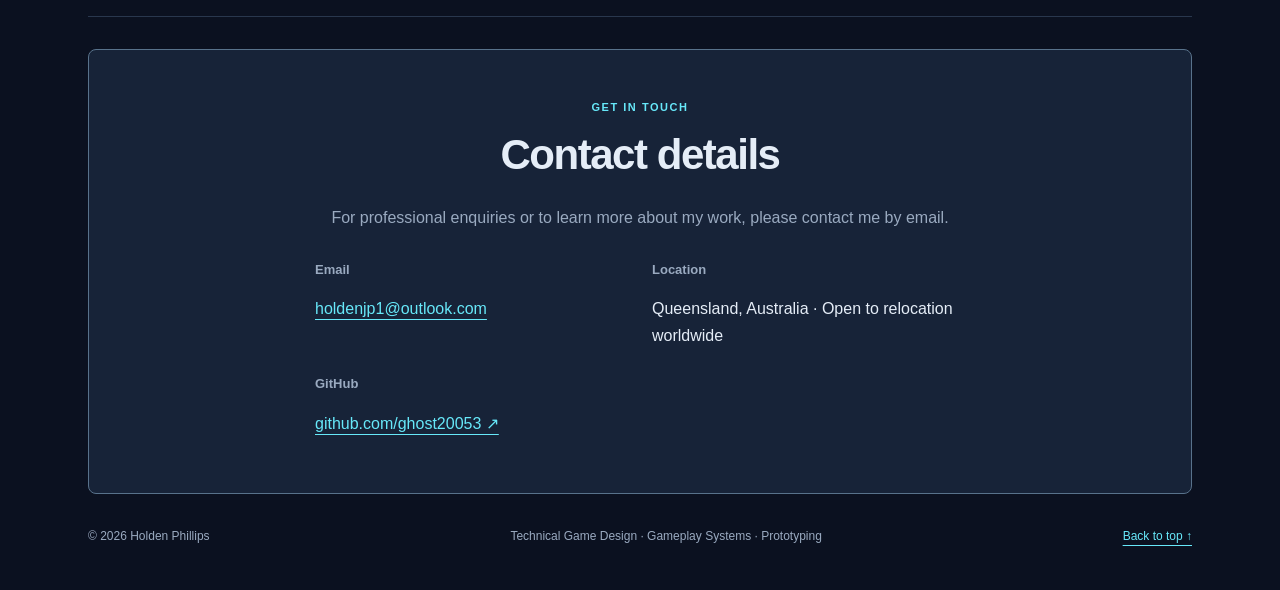
==== commit bfd2cc79: "Update" ====
--- a/index.html
+++ b/index.html
@@ -145,7 +145,7 @@
               <span>Development placeholder</span><strong>Maze Escape gameplay</strong>
               <small>Project screenshot to be added</small>
             </div>
-            <div class="meta">Unreal Engine 5 · Third-person prototype</div>
+            <div class="meta">Unreal Engine 5 · Individual assignment · Third-person prototype</div>
             <p>
               Built a maze escape experience centred on AI guards. Experimented with Unreal Engine
               behaviour trees, enemy line-of-sight and pursuit, and a stamina constraint to balance
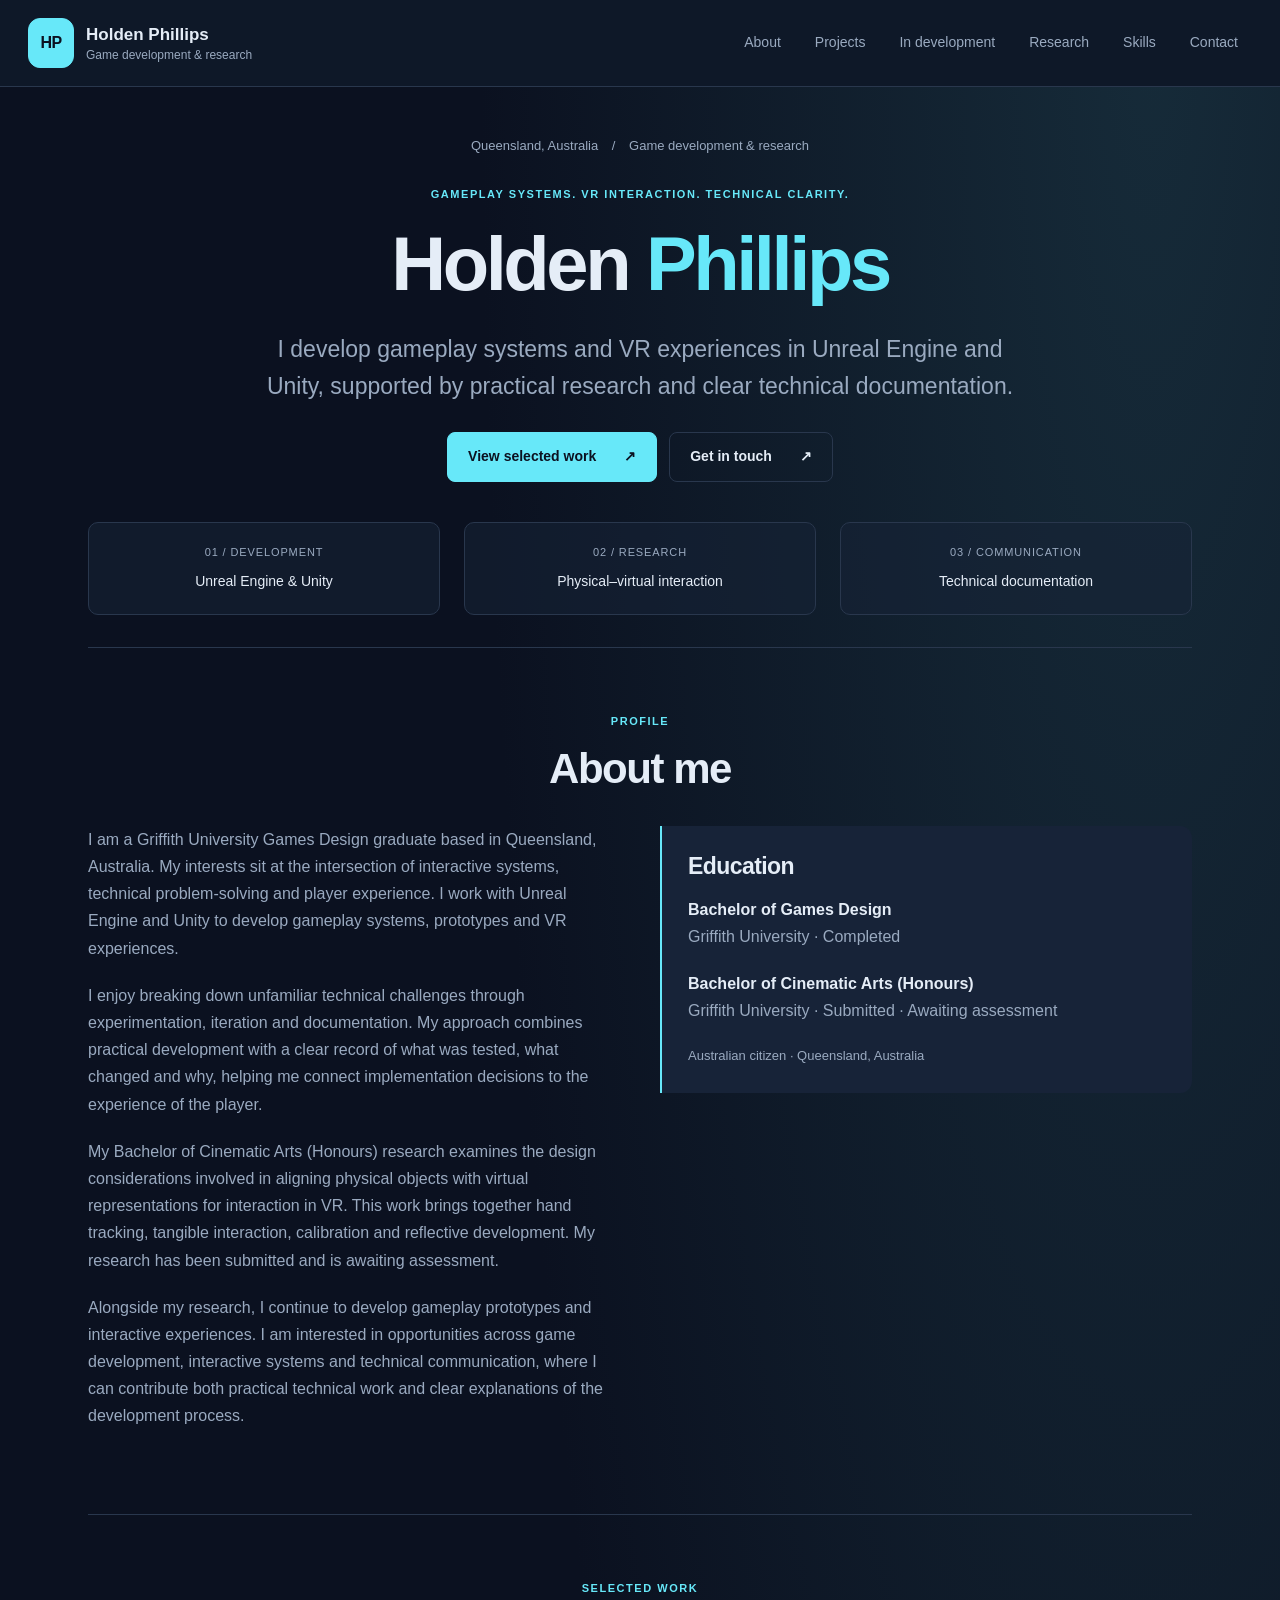
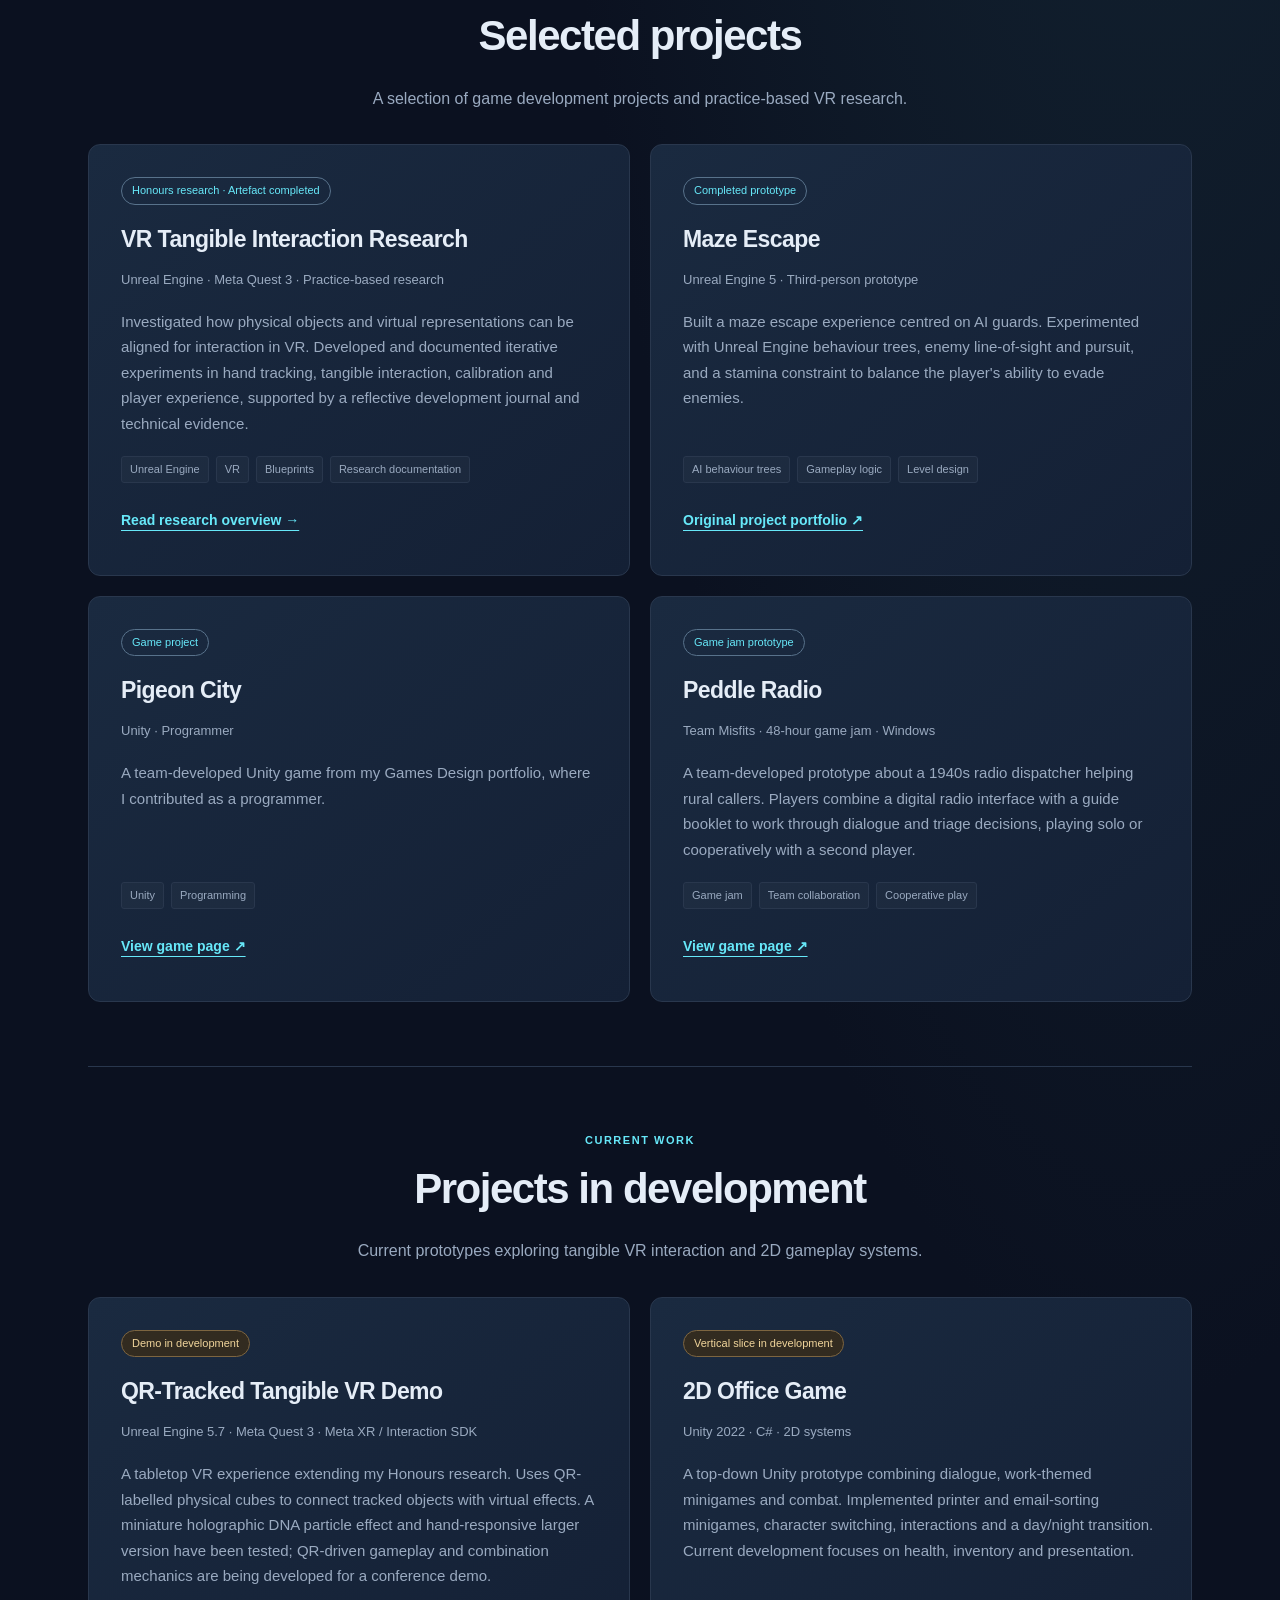
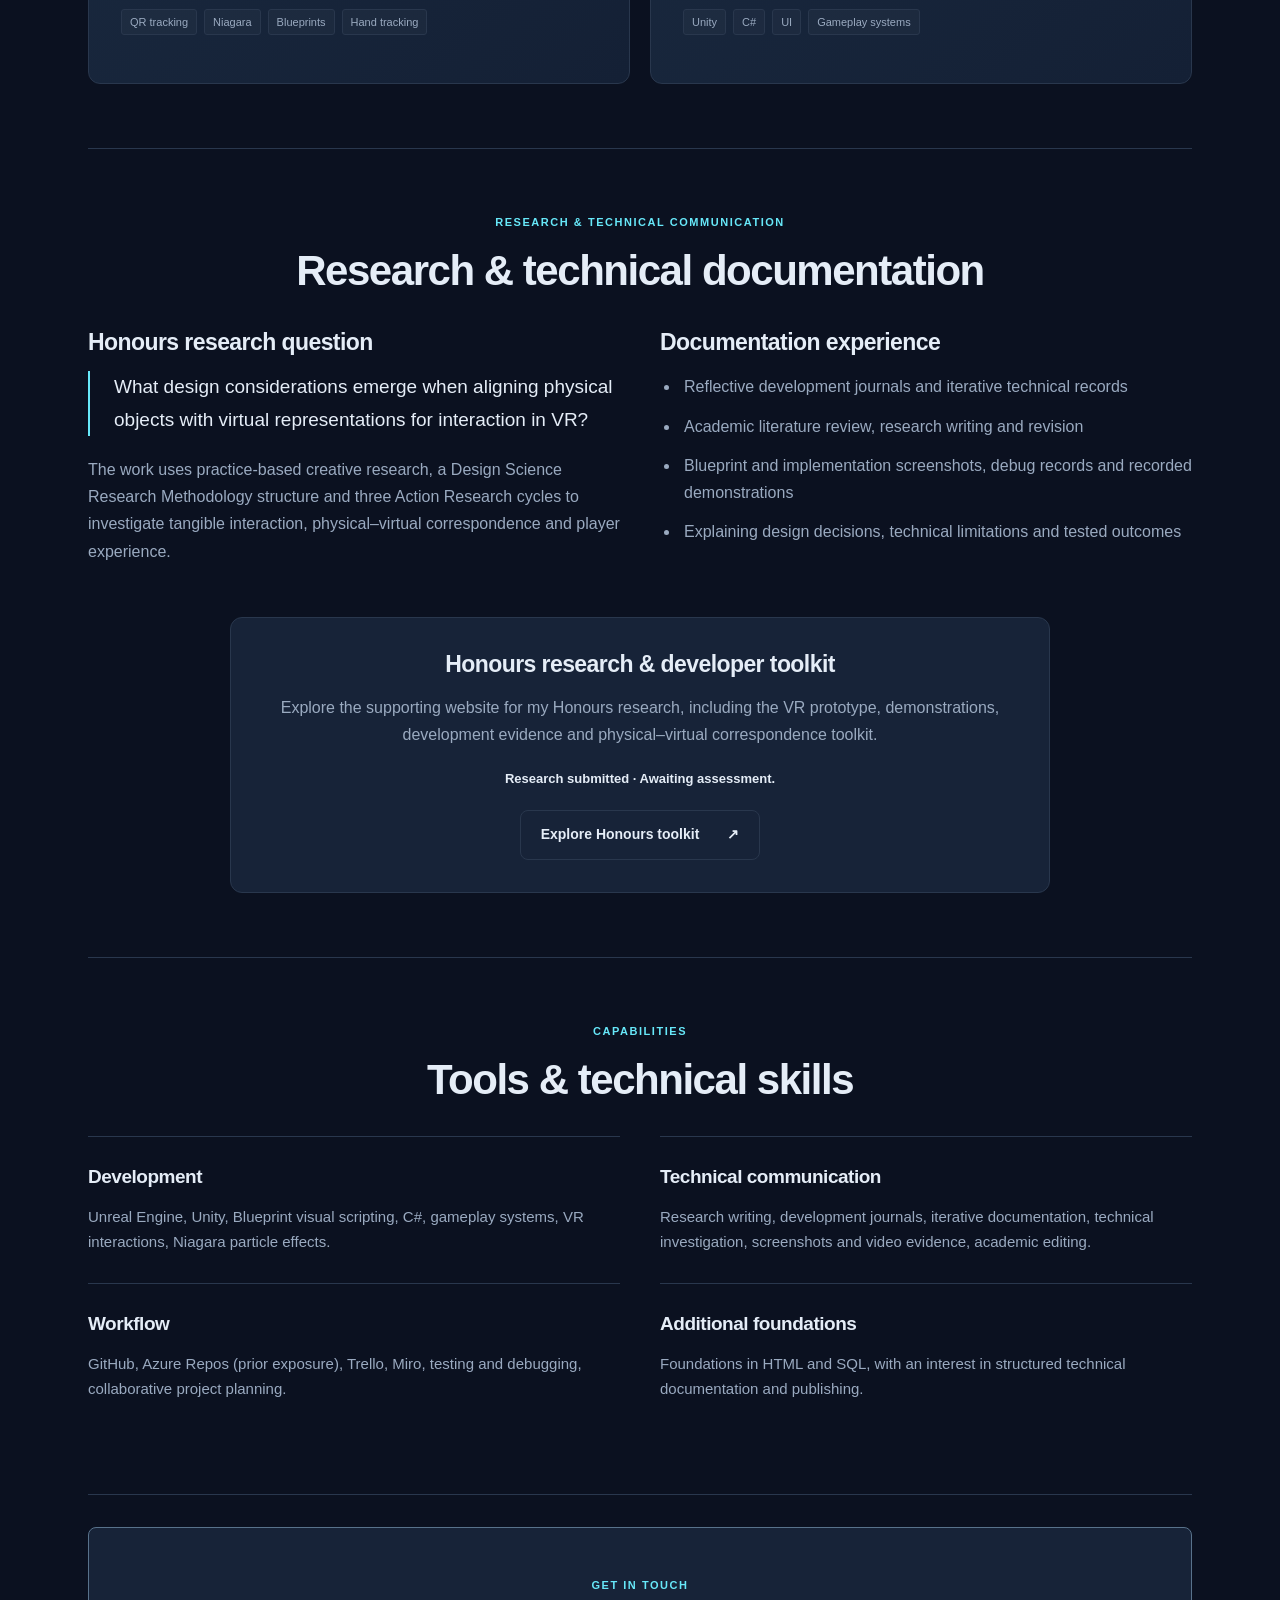
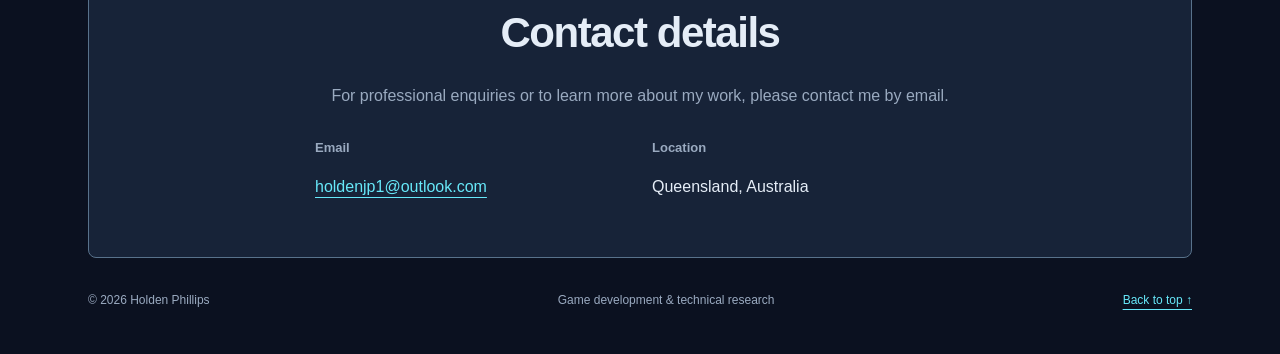
==== commit 0a97fb61: "Update index.html" ====
--- a/index.html
+++ b/index.html
@@ -5,18 +5,18 @@
     <meta name="viewport" content="width=device-width,initial-scale=1">
     <meta
       name="description"
-      content="Holden Phillips — Technical Game Designer. Gameplay systems, technical prototyping and generalist game design. Based in Australia, open to relocation worldwide."
+      content="Holden Phillips — game development, VR interaction and technical research. Explore selected projects, development work and research documentation."
     >
-    <title>Holden Phillips | Technical Game Designer</title>
+    <title>Holden Phillips | Technical & Game Development Portfolio</title>
     <meta name="theme-color" content="#0b1120">
     <meta property="og:type" content="website">
-    <meta property="og:title" content="Holden Phillips | Technical Game Designer">
+    <meta property="og:title" content="Holden Phillips | Game Development &amp; Technical Research">
     <meta
       property="og:description"
-      content="Gameplay systems, technical prototyping and generalist game design. Explore selected projects by Holden Phillips."
+      content="Gameplay systems, VR interaction and technical documentation. Explore Holden Phillips’ selected projects and research."
     >
-    <link rel="stylesheet" href="css/style.css?v=0d499ea705">
-    <script src="js/navigation.js?v=81cebf506c" defer></script>
+    <link rel="stylesheet" href="css/style.css?v=e840ac0232">
+    <script src="js/navigation.js?v=21edfd620f" defer></script>
   </head>
 
   <body>
@@ -27,7 +27,7 @@
           <span class="brand-mark" aria-hidden="true">HP</span>
           <span class="brand-copy">
             <span>Holden Phillips</span>
-            <small>Technical Game Designer</small>
+            <small>Game development &amp; research</small>
           </span>
         </a>
         <button
@@ -53,14 +53,13 @@
     <main id="main-content" tabindex="-1">
       <section class="hero" id="home">
         <p class="hero-location">
-          Based in Australia <span aria-hidden="true">/</span> Open to Relocation Worldwide
+          Queensland, Australia <span aria-hidden="true">/</span> Game development &amp; research
         </p>
-        <div class="eyebrow">Gameplay Systems · Technical Prototyping · Generalist Game Design</div>
+        <div class="eyebrow">Gameplay systems. VR interaction. Technical clarity.</div>
         <h1>Holden <span>Phillips</span></h1>
-        <p class="professional-title">Technical Game Designer</p>
         <p class="lead">
-          I design and prototype interactive systems in Unreal Engine and Unity, connecting gameplay
-          ideas with practical implementation, level design and iterative testing.
+          I develop gameplay systems and VR experiences in Unreal Engine and Unity, supported by
+          practical research and clear technical documentation.
         </p>
         <div class="actions">
           <a class="btn" href="#completed">View selected work <span aria-hidden="true">↗</span></a>
@@ -70,16 +69,16 @@
         </div>
         <div class="hero-summary" aria-label="Areas of practice">
           <div>
-            <span>01 / Systems</span>
+            <span>01 / Development</span>
             <strong>Unreal Engine &amp; Unity</strong>
           </div>
           <div>
-            <span>02 / Design</span>
-            <strong>Gameplay &amp; level design</strong>
-          </div>
-          <div>
-            <span>03 / Iteration</span>
-            <strong>Prototyping &amp; research</strong>
+            <span>02 / Research</span>
+            <strong>Physical–virtual interaction</strong>
+          </div>
+          <div>
+            <span>03 / Communication</span>
+            <strong>Technical documentation</strong>
           </div>
         </div>
       </section>
@@ -90,8 +89,7 @@
         <div class="cols">
           <div>
             <p>
-              I am a Technical Game Designer and Griffith University Games Design graduate based in
-              Queensland, Australia.
+              I am a Griffith University Games Design graduate based in Queensland, Australia.
               My interests sit at the intersection of interactive systems, technical problem-solving
               and player experience. I work with Unreal Engine and Unity to develop gameplay
               systems, prototypes and VR experiences.
@@ -110,8 +108,9 @@
             </p>
             <p>
               Alongside my research, I continue to develop gameplay prototypes and interactive
-              experiences. I am interested in technical and generalist game design roles, combining gameplay systems,
-              programming and level design. I am open to relocating internationally.
+              experiences. I am interested in opportunities across game development, interactive
+              systems and technical communication, where I can contribute both practical technical
+              work and clear explanations of the development process.
             </p>
           </div>
           <div class="highlight">
@@ -135,54 +134,10 @@
         <div class="eyebrow">Selected work</div>
         <h2>Selected projects</h2>
         <p class="section-intro">
-          Gameplay, level design and interaction research across Unreal Engine and Unity.
+          A selection of game development projects and practice-based VR research.
         </p>
         <div class="grid">
           <article class="card">
-            <span class="tag">Completed prototype</span>
-            <h3>Maze Escape</h3>
-            <div class="media-placeholder" role="img" aria-label="Development placeholder: Maze Escape gameplay image pending">
-              <span>Development placeholder</span><strong>Maze Escape gameplay</strong>
-              <small>Project screenshot to be added</small>
-            </div>
-            <div class="meta">Unreal Engine 5 · Individual assignment · Third-person prototype</div>
-            <p>
-              Built a maze escape experience centred on AI guards. Experimented with Unreal Engine
-              behaviour trees, enemy line-of-sight and pursuit, and a stamina constraint to balance
-              the player's ability to evade enemies.
-            </p>
-            <div class="stack">
-              <span>AI behaviour trees</span>
-              <span>Gameplay logic</span>
-              <span>Level design</span>
-            </div>
-            <a href="projects/maze-escape.html">
-              Explore Maze Escape →
-            </a>
-          </article>
-          <article class="card">
-            <span class="tag">Released game</span>
-            <h3>Pigeon City</h3>
-            <div class="media-placeholder" role="img" aria-label="Development placeholder: Pigeon City gameplay image pending">
-              <span>Development placeholder</span><strong>Pigeon City gameplay</strong>
-              <small>Project screenshot to be added</small>
-            </div>
-            <div class="meta">Unity · Group project · Programming &amp; level design</div>
-            <p>A platforming game about a pigeon finding its way home by jumping and climbing through the city.
-              Created as a group project, with my contributions focused on programming and level design.</p>
-            <div class="stack">
-              <span>Unity</span>
-              <span>Game design</span>
-            </div>
-            <a href="projects/pigeon-city.html">
-              Explore Pigeon City →
-            </a>
-          </article>
-          <article class="card project-featured">
-            <a class="project-media" href="projects/honours-research.html">
-              <img src="assets/images/honours-demonstration.jpg" width="1260" height="540"
-                loading="lazy" alt="Honours prototype demonstration: physical tabletop setup beside the headset view.">
-            </a>
             <span class="tag">Honours research · Artefact completed</span>
             <h3>VR Tangible Interaction Research</h3>
             <div class="meta">Unreal Engine · Meta Quest 3 · Practice-based research</div>
@@ -198,7 +153,56 @@
               <span>Blueprints</span>
               <span>Research documentation</span>
             </div>
-            <a href="projects/honours-research.html">Explore the design process →</a>
+            <a href="#research">Read research overview →</a>
+          </article>
+          <article class="card">
+            <span class="tag">Completed prototype</span>
+            <h3>Maze Escape</h3>
+            <div class="meta">Unreal Engine 5 · Third-person prototype</div>
+            <p>
+              Built a maze escape experience centred on AI guards. Experimented with Unreal Engine
+              behaviour trees, enemy line-of-sight and pursuit, and a stamina constraint to balance
+              the player's ability to evade enemies.
+            </p>
+            <div class="stack">
+              <span>AI behaviour trees</span>
+              <span>Gameplay logic</span>
+              <span>Level design</span>
+            </div>
+            <a href="https://sites.google.com/view/practice-resume1/home" target="_blank" rel="noopener">
+              Original project portfolio ↗
+            </a>
+          </article>
+          <article class="card">
+            <span class="tag">Game project</span>
+            <h3>Pigeon City</h3>
+            <div class="meta">Unity · Programmer</div>
+            <p>A team-developed Unity game from my Games Design portfolio, where I contributed as a programmer.</p>
+            <div class="stack">
+              <span>Unity</span>
+              <span>Programming</span>
+            </div>
+            <a href="https://krystallos-aurora.itch.io/pigeon-city" target="_blank" rel="noopener">
+              View game page ↗
+            </a>
+          </article>
+          <article class="card">
+            <span class="tag">Game jam prototype</span>
+            <h3>Peddle Radio</h3>
+            <div class="meta">Team Misfits · 48-hour game jam · Windows</div>
+            <p>
+              A team-developed prototype about a 1940s radio dispatcher helping rural callers.
+              Players combine a digital radio interface with a guide booklet to work through
+              dialogue and triage decisions, playing solo or cooperatively with a second player.
+            </p>
+            <div class="stack">
+              <span>Game jam</span>
+              <span>Team collaboration</span>
+              <span>Cooperative play</span>
+            </div>
+            <a href="https://ghostrider20053.itch.io/pedel-radio" target="_blank" rel="noopener">
+              View game page ↗
+            </a>
           </article>
         </div>
       </section>
@@ -207,16 +211,12 @@
         <div class="eyebrow">Current work</div>
         <h2>Projects in development</h2>
         <p class="section-intro">
-          Current work in gameplay systems, interactive prototypes and NPC AI.
+          Current prototypes exploring tangible VR interaction and 2D gameplay systems.
         </p>
         <div class="grid">
           <article class="card">
             <span class="tag progress">Demo in development</span>
             <h3>QR-Tracked Tangible VR Demo</h3>
-            <div class="media-placeholder" role="img" aria-label="Development placeholder: gameplay image pending">
-              <span>Development placeholder</span><strong>Gameplay capture</strong>
-              <small>Project screenshot to be added</small>
-            </div>
             <div class="meta">Unreal Engine 5.7 · Meta Quest 3 · Meta XR / Interaction SDK</div>
             <p>
               A tabletop VR experience extending my Honours research. Uses QR-labelled physical
@@ -234,16 +234,12 @@
           <article class="card">
             <span class="tag progress">Vertical slice in development</span>
             <h3>2D Office Game</h3>
-            <div class="media-placeholder" role="img" aria-label="Development placeholder: gameplay image pending">
-              <span>Development placeholder</span><strong>Gameplay capture</strong>
-              <small>Project screenshot to be added</small>
-            </div>
-            <div class="meta">Unity 2022 · C# · Group project</div>
-            <p>
-              A group project combining dialogue, work-themed minigames and combat in a top-down Unity
-              prototype. My contributions focus on programming and level design.
+            <div class="meta">Unity 2022 · C# · 2D systems</div>
+            <p>
+              A top-down Unity prototype combining dialogue, work-themed minigames and combat.
               Implemented printer and email-sorting minigames, character switching, interactions
-              and a day/night transition. The project remains in development.
+              and a day/night transition. Current development focuses on health, inventory and
+              presentation.
             </p>
             <div class="stack">
               <span>Unity</span>
@@ -251,25 +247,8 @@
               <span>UI</span>
               <span>Gameplay systems</span>
             </div>
-            <a href="projects/office-game.html">Explore the project →</a>
-          </article>
-        </div>
-        <aside class="experiment-note" aria-labelledby="eye-for-eye-heading">
-          <span class="tag">Group project · Case study in preparation</span>
-          <h3 id="eye-for-eye-heading">EyeForEye</h3>
-          <p>Originally called Darkpine, this group project was renamed EyeForEye.
-            The project overview, contribution details and gameplay media are being prepared.</p>
-          <a class="back-link" href="projects/eye-for-eye.html">View case-study draft →</a>
-        </aside>
-        <aside class="experiment-note" aria-labelledby="butterfly-heading">
-          <span class="tag progress">Experiment in progress</span>
-          <h3 id="butterfly-heading">Project Butterfly · Unity AI</h3>
-          <p>
-            An in-development Unity prototype exploring NPC perception, memory and reactions to
-            player actions. I’m experimenting with how characters notice events, remember
-            interactions and respond differently based on what they have witnessed.
-          </p>
-        </aside>
+          </article>
+        </div>
       </section>
 
       <section id="research">
@@ -283,7 +262,7 @@
               representations for interaction in VR?
             </p>
             <p>
-              The work uses practice-led creative research, a Design Science Research Methodology
+              The work uses practice-based creative research, a Design Science Research Methodology
               structure and three Action Research cycles to investigate tangible interaction,
               physical–virtual correspondence and player experience.
             </p>
@@ -364,18 +343,14 @@
           </div>
           <div>
             <dt>Location</dt>
-            <dd>Queensland, Australia · Open to relocation worldwide</dd>
-          </div>
-          <div>
-            <dt>GitHub</dt>
-            <dd><a href="https://github.com/ghost20053" target="_blank" rel="noopener noreferrer">github.com/ghost20053 ↗</a></dd>
+            <dd>Queensland, Australia</dd>
           </div>
         </dl>
       </section>
 
       <footer class="footer">
         <span>© 2026 Holden Phillips</span>
-        <span>Technical Game Design · Gameplay Systems · Prototyping</span>
+        <span>Game development &amp; technical research</span>
         <a href="#home">Back to top ↑</a>
       </footer>
     </main>
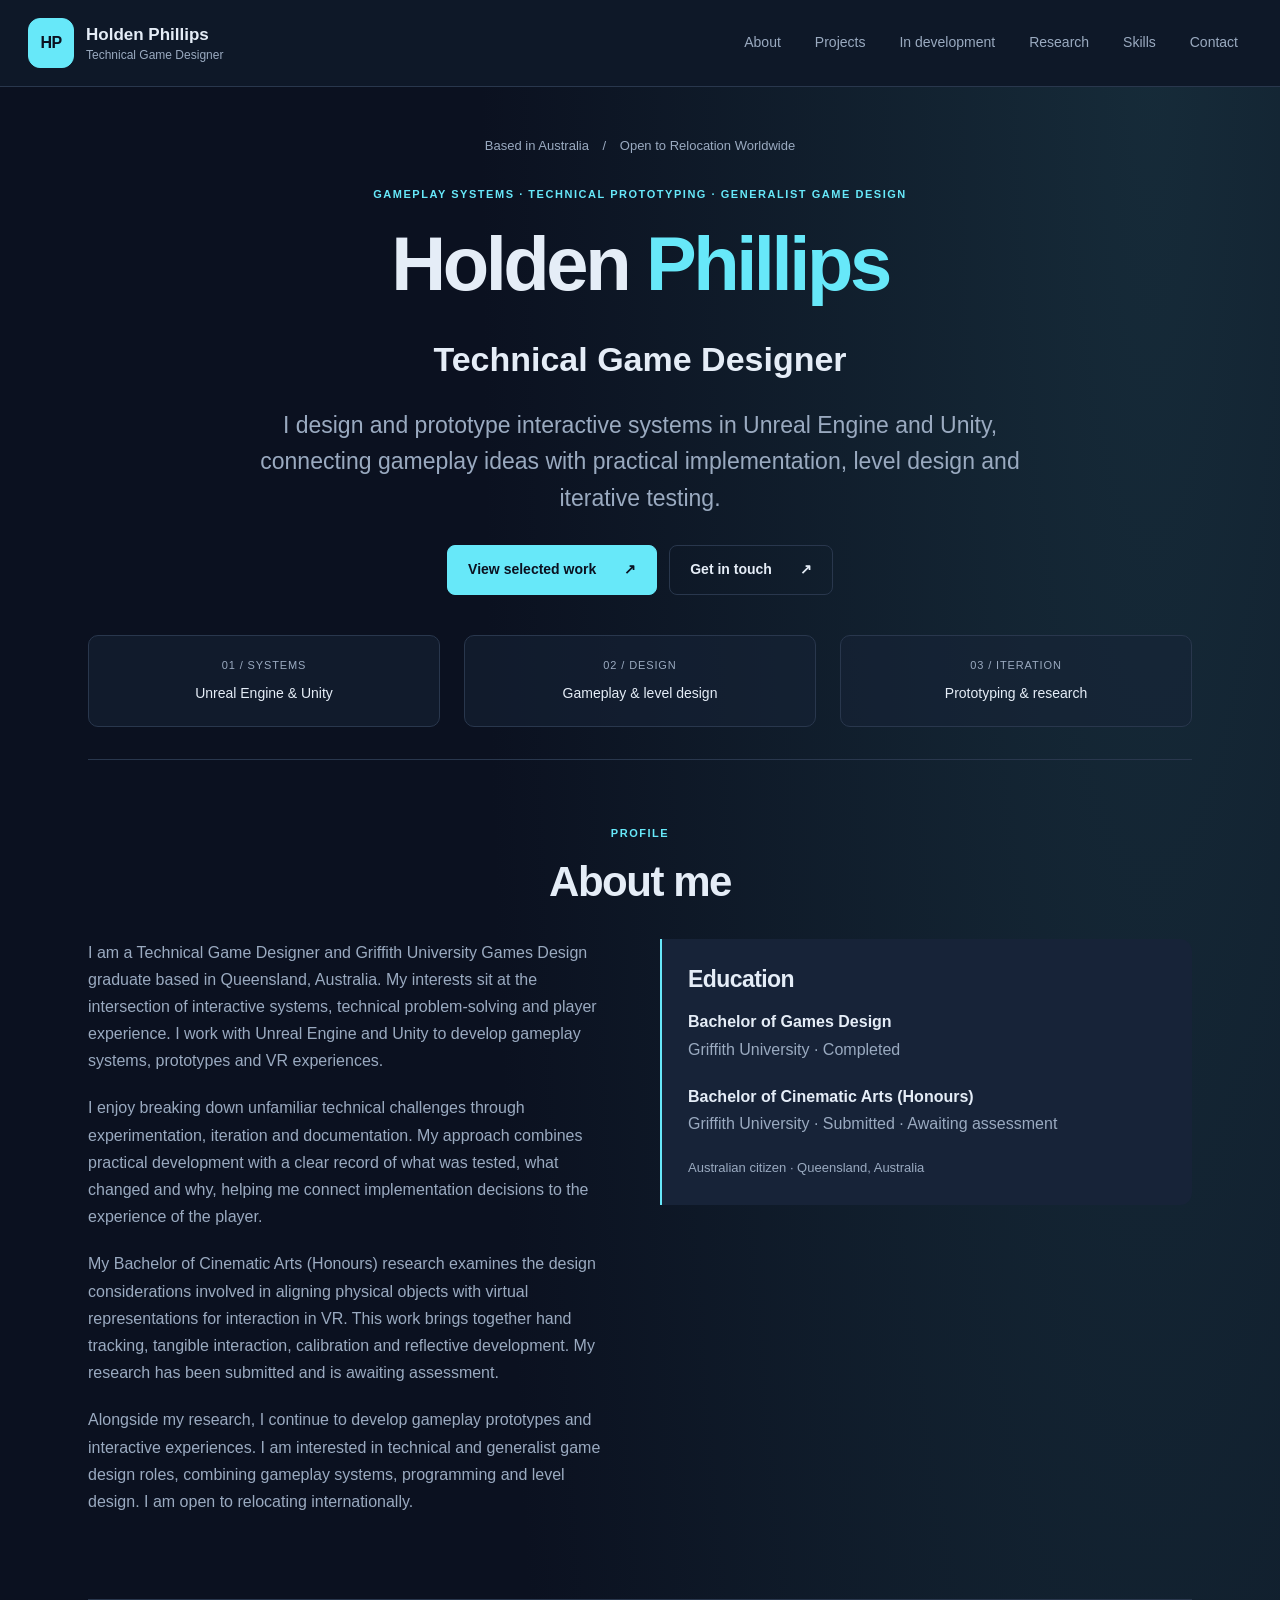
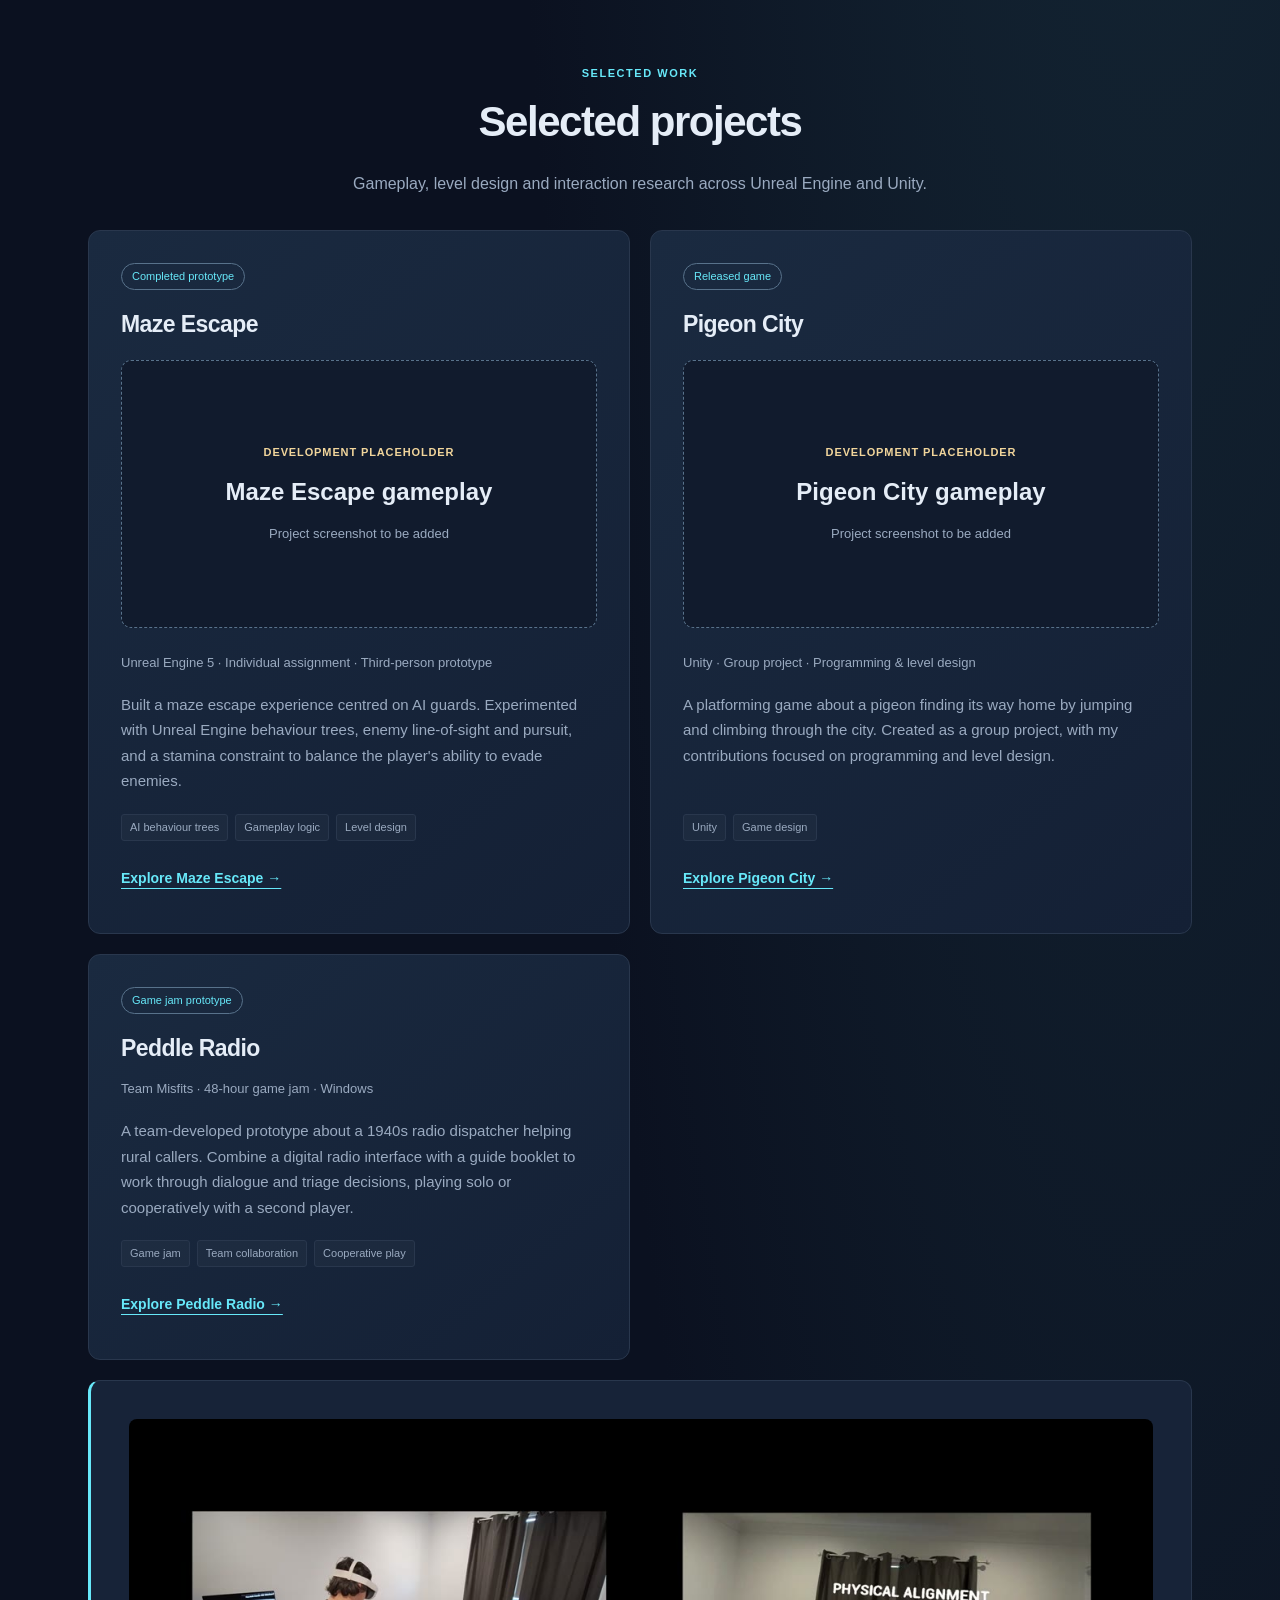
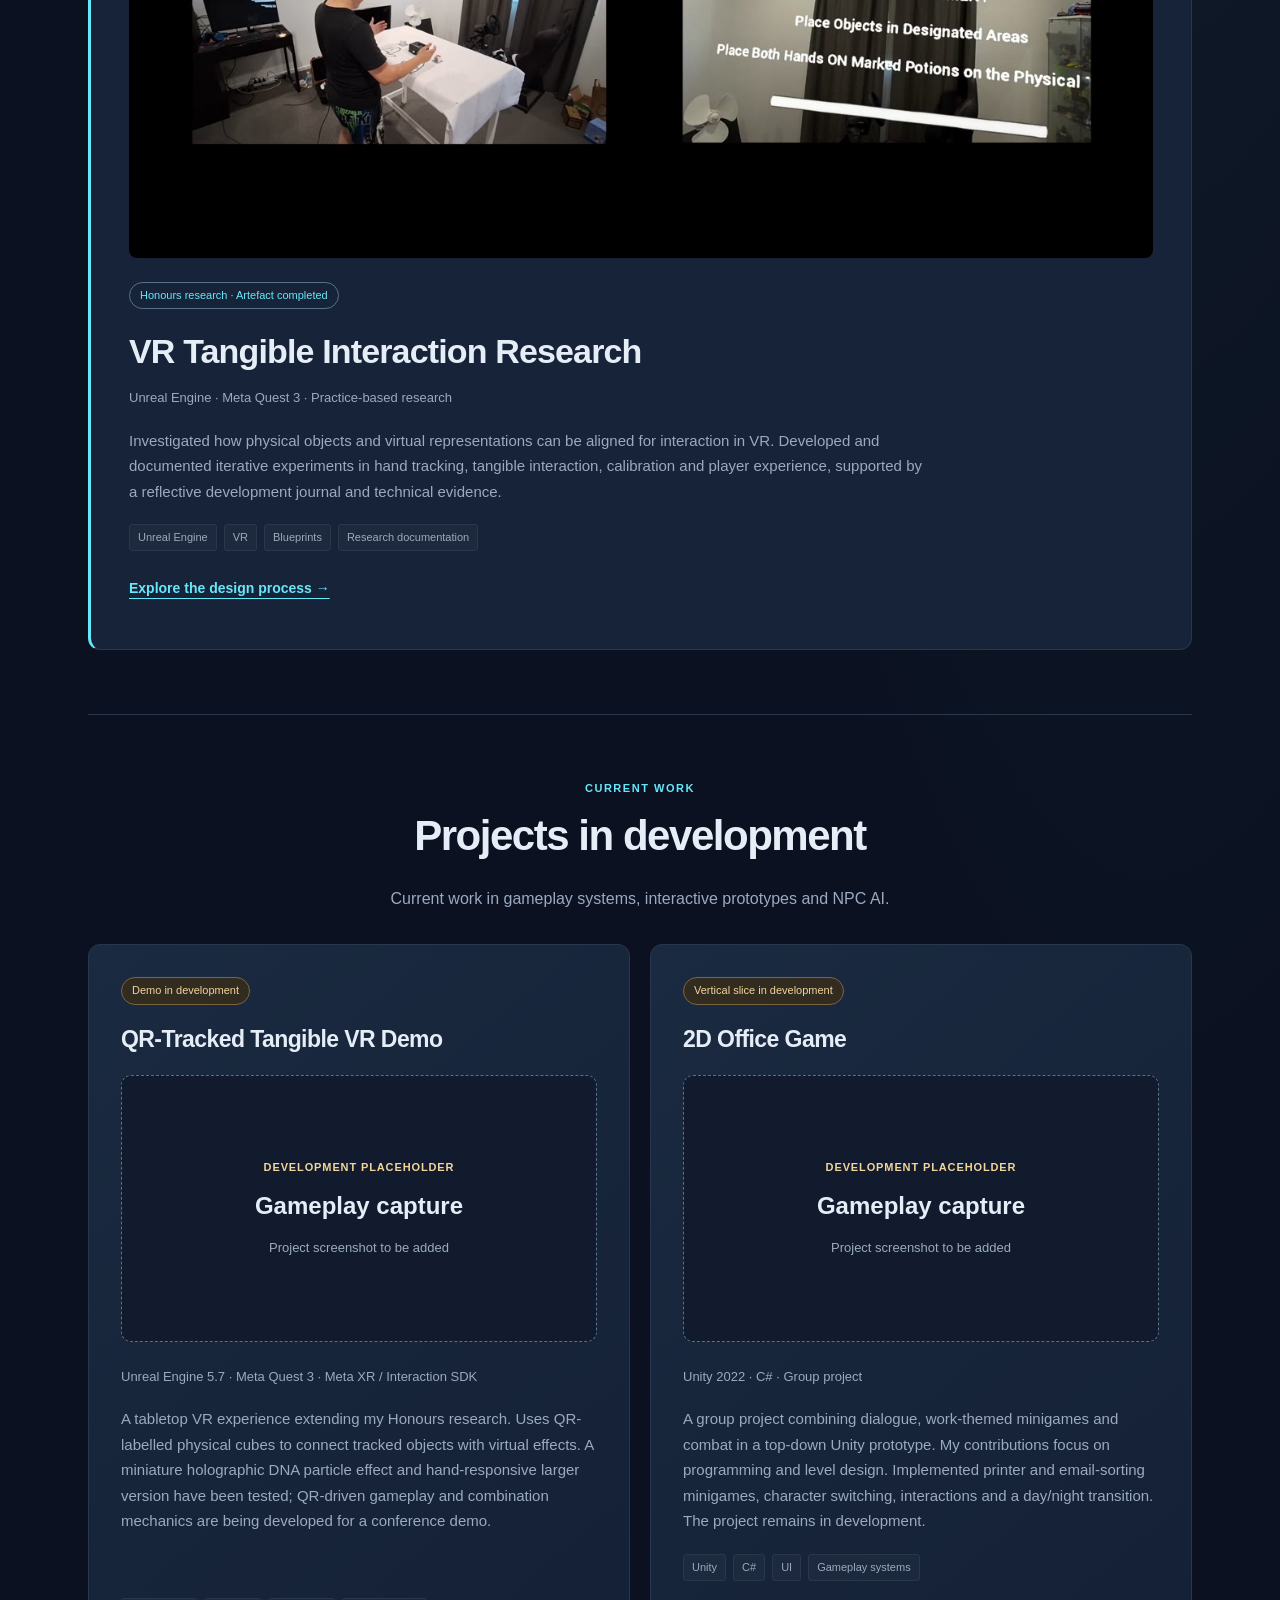
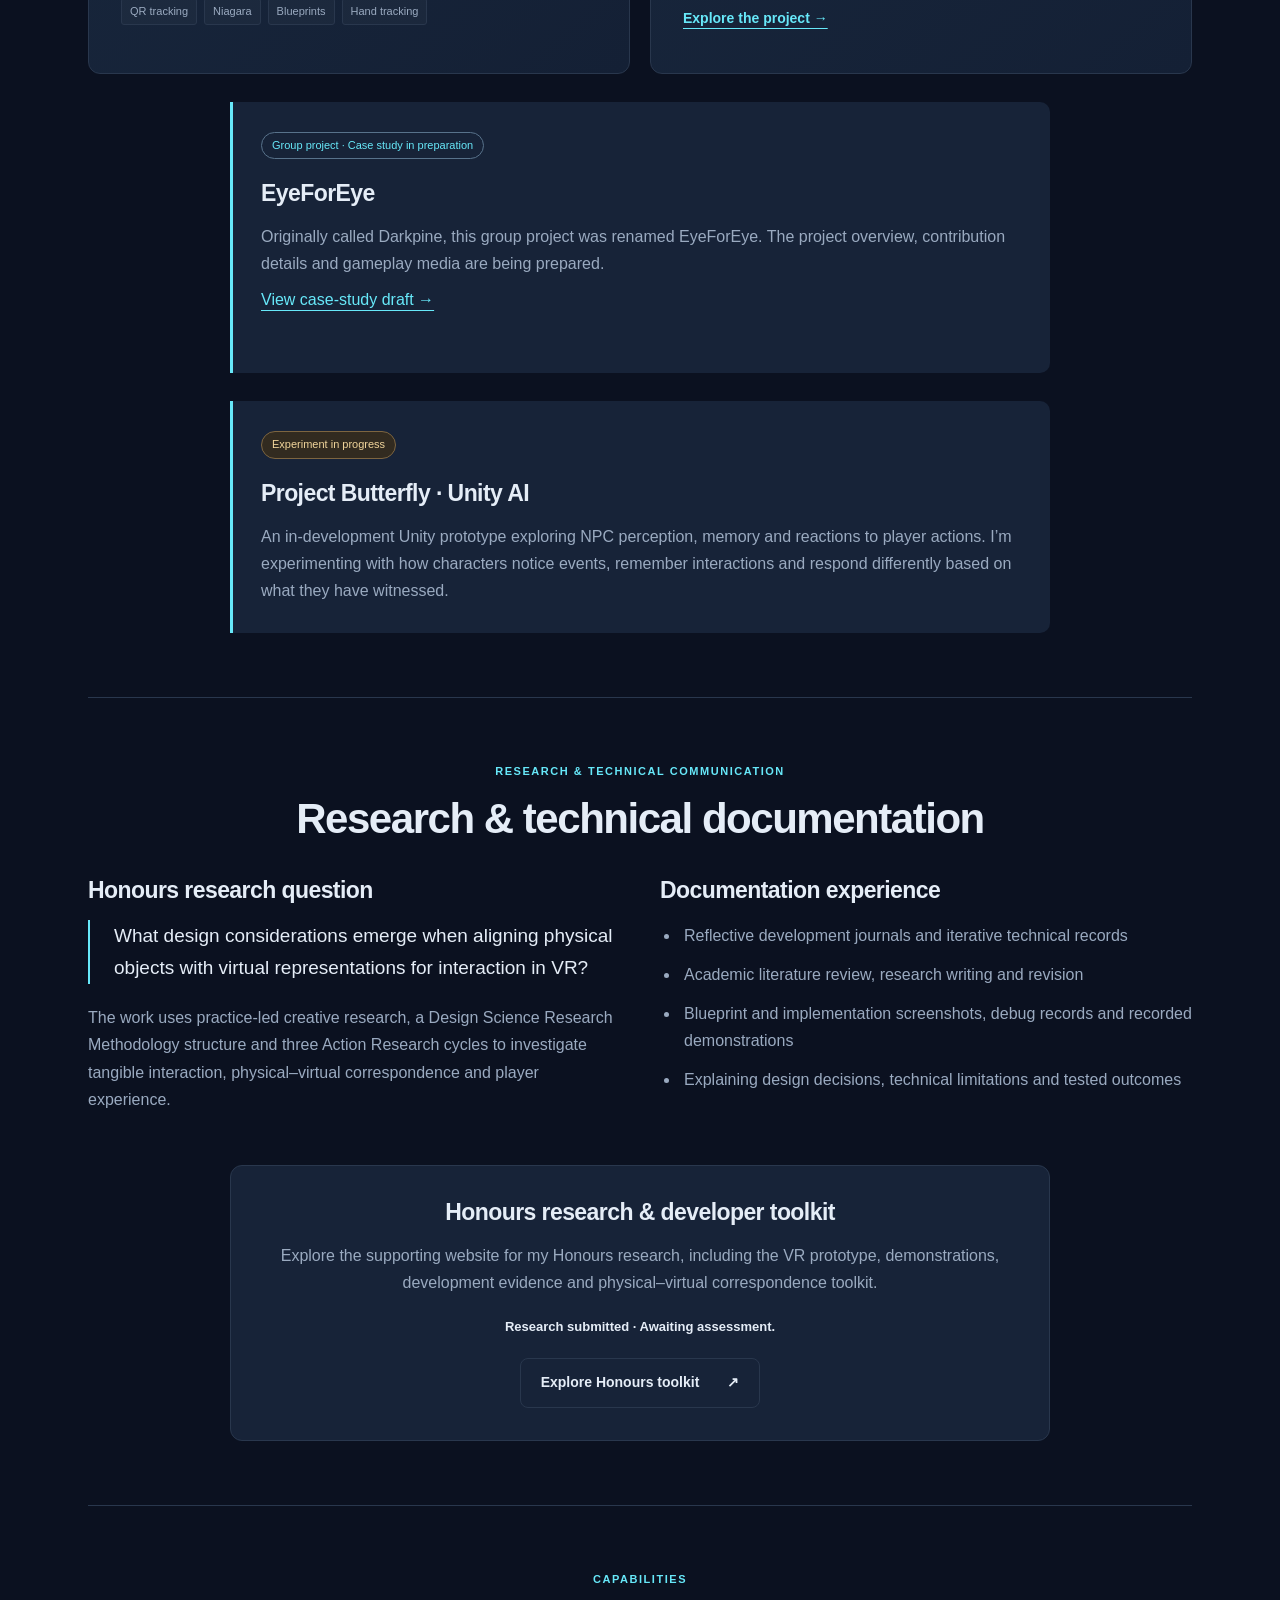
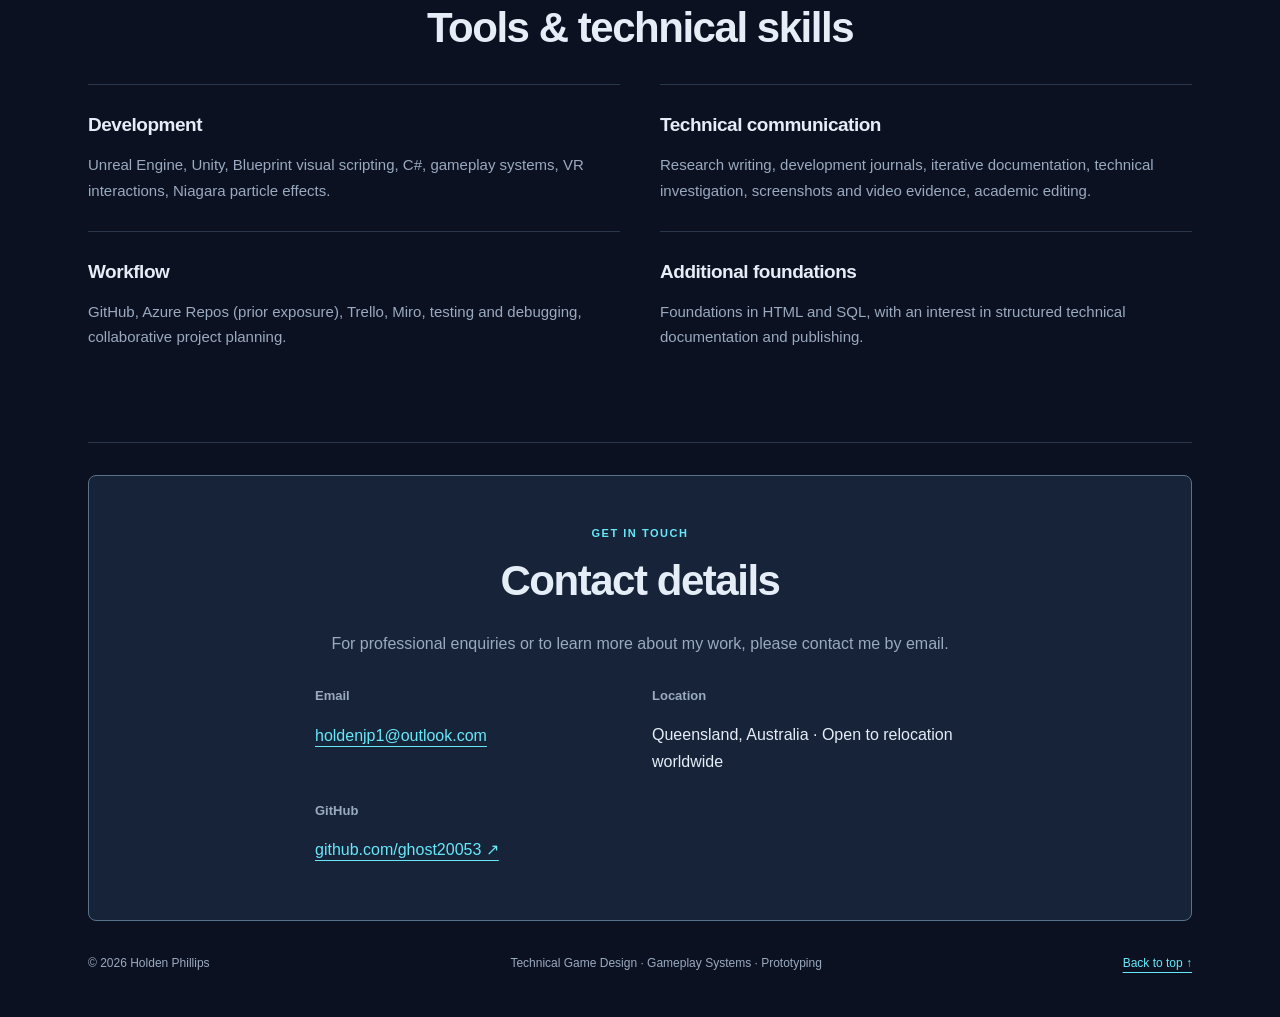
==== commit 6e05792a: "Update" ====
--- a/index.html
+++ b/index.html
@@ -5,18 +5,18 @@
     <meta name="viewport" content="width=device-width,initial-scale=1">
     <meta
       name="description"
-      content="Holden Phillips — game development, VR interaction and technical research. Explore selected projects, development work and research documentation."
+      content="Holden Phillips — Technical Game Designer. Gameplay systems, technical prototyping and generalist game design. Based in Australia, open to relocation worldwide."
     >
-    <title>Holden Phillips | Technical & Game Development Portfolio</title>
+    <title>Holden Phillips | Technical Game Designer</title>
     <meta name="theme-color" content="#0b1120">
     <meta property="og:type" content="website">
-    <meta property="og:title" content="Holden Phillips | Game Development &amp; Technical Research">
+    <meta property="og:title" content="Holden Phillips | Technical Game Designer">
     <meta
       property="og:description"
-      content="Gameplay systems, VR interaction and technical documentation. Explore Holden Phillips’ selected projects and research."
+      content="Gameplay systems, technical prototyping and generalist game design. Explore selected projects by Holden Phillips."
     >
-    <link rel="stylesheet" href="css/style.css?v=e840ac0232">
-    <script src="js/navigation.js?v=21edfd620f" defer></script>
+    <link rel="stylesheet" href="css/style.css?v=8faeb279fc">
+    <script src="js/navigation.js?v=7c62272fcc" defer></script>
   </head>
 
   <body>
@@ -27,7 +27,7 @@
           <span class="brand-mark" aria-hidden="true">HP</span>
           <span class="brand-copy">
             <span>Holden Phillips</span>
-            <small>Game development &amp; research</small>
+            <small>Technical Game Designer</small>
           </span>
         </a>
         <button
@@ -53,13 +53,14 @@
     <main id="main-content" tabindex="-1">
       <section class="hero" id="home">
         <p class="hero-location">
-          Queensland, Australia <span aria-hidden="true">/</span> Game development &amp; research
+          Based in Australia <span aria-hidden="true">/</span> Open to Relocation Worldwide
         </p>
-        <div class="eyebrow">Gameplay systems. VR interaction. Technical clarity.</div>
+        <div class="eyebrow">Gameplay Systems · Technical Prototyping · Generalist Game Design</div>
         <h1>Holden <span>Phillips</span></h1>
+        <p class="professional-title">Technical Game Designer</p>
         <p class="lead">
-          I develop gameplay systems and VR experiences in Unreal Engine and Unity, supported by
-          practical research and clear technical documentation.
+          I design and prototype interactive systems in Unreal Engine and Unity, connecting gameplay
+          ideas with practical implementation, level design and iterative testing.
         </p>
         <div class="actions">
           <a class="btn" href="#completed">View selected work <span aria-hidden="true">↗</span></a>
@@ -69,16 +70,16 @@
         </div>
         <div class="hero-summary" aria-label="Areas of practice">
           <div>
-            <span>01 / Development</span>
+            <span>01 / Systems</span>
             <strong>Unreal Engine &amp; Unity</strong>
           </div>
           <div>
-            <span>02 / Research</span>
-            <strong>Physical–virtual interaction</strong>
-          </div>
-          <div>
-            <span>03 / Communication</span>
-            <strong>Technical documentation</strong>
+            <span>02 / Design</span>
+            <strong>Gameplay &amp; level design</strong>
+          </div>
+          <div>
+            <span>03 / Iteration</span>
+            <strong>Prototyping &amp; research</strong>
           </div>
         </div>
       </section>
@@ -89,7 +90,8 @@
         <div class="cols">
           <div>
             <p>
-              I am a Griffith University Games Design graduate based in Queensland, Australia.
+              I am a Technical Game Designer and Griffith University Games Design graduate based in
+              Queensland, Australia.
               My interests sit at the intersection of interactive systems, technical problem-solving
               and player experience. I work with Unreal Engine and Unity to develop gameplay
               systems, prototypes and VR experiences.
@@ -108,9 +110,8 @@
             </p>
             <p>
               Alongside my research, I continue to develop gameplay prototypes and interactive
-              experiences. I am interested in opportunities across game development, interactive
-              systems and technical communication, where I can contribute both practical technical
-              work and clear explanations of the development process.
+              experiences. I am interested in technical and generalist game design roles, combining gameplay systems,
+              programming and level design. I am open to relocating internationally.
             </p>
           </div>
           <div class="highlight">
@@ -134,10 +135,68 @@
         <div class="eyebrow">Selected work</div>
         <h2>Selected projects</h2>
         <p class="section-intro">
-          A selection of game development projects and practice-based VR research.
+          Gameplay, level design and interaction research across Unreal Engine and Unity.
         </p>
         <div class="grid">
           <article class="card">
+            <span class="tag">Completed prototype</span>
+            <h3>Maze Escape</h3>
+            <div class="media-placeholder" role="img" aria-label="Development placeholder: Maze Escape gameplay image pending">
+              <span>Development placeholder</span><strong>Maze Escape gameplay</strong>
+              <small>Project screenshot to be added</small>
+            </div>
+            <div class="meta">Unreal Engine 5 · Individual assignment · Third-person prototype</div>
+            <p>
+              Built a maze escape experience centred on AI guards. Experimented with Unreal Engine
+              behaviour trees, enemy line-of-sight and pursuit, and a stamina constraint to balance
+              the player's ability to evade enemies.
+            </p>
+            <div class="stack">
+              <span>AI behaviour trees</span>
+              <span>Gameplay logic</span>
+              <span>Level design</span>
+            </div>
+            <a href="projects/maze-escape.html">
+              Explore Maze Escape →
+            </a>
+          </article>
+          <article class="card">
+            <span class="tag">Released game</span>
+            <h3>Pigeon City</h3>
+            <div class="media-placeholder" role="img" aria-label="Development placeholder: Pigeon City gameplay image pending">
+              <span>Development placeholder</span><strong>Pigeon City gameplay</strong>
+              <small>Project screenshot to be added</small>
+            </div>
+            <div class="meta">Unity · Group project · Programming &amp; level design</div>
+            <p>A platforming game about a pigeon finding its way home by jumping and climbing through the city.
+              Created as a group project, with my contributions focused on programming and level design.</p>
+            <div class="stack">
+              <span>Unity</span>
+              <span>Game design</span>
+            </div>
+            <a href="projects/pigeon-city.html">
+              Explore Pigeon City →
+            </a>
+          </article>
+          <article class="card">
+            <span class="tag">Game jam prototype</span>
+            <h3>Peddle Radio</h3>
+            <div class="meta">Team Misfits · 48-hour game jam · Windows</div>
+            <p>A team-developed prototype about a 1940s radio dispatcher helping rural callers.
+              Combine a digital radio interface with a guide booklet to work through dialogue
+              and triage decisions, playing solo or cooperatively with a second player.</p>
+            <div class="stack">
+              <span>Game jam</span>
+              <span>Team collaboration</span>
+              <span>Cooperative play</span>
+            </div>
+            <a href="projects/peddle-radio.html">Explore Peddle Radio →</a>
+          </article>
+          <article class="card project-featured">
+            <a class="project-media" href="projects/honours-research.html">
+              <img src="assets/images/honours-demonstration.jpg" width="1260" height="540"
+                loading="lazy" alt="Honours prototype demonstration: physical tabletop setup beside the headset view.">
+            </a>
             <span class="tag">Honours research · Artefact completed</span>
             <h3>VR Tangible Interaction Research</h3>
             <div class="meta">Unreal Engine · Meta Quest 3 · Practice-based research</div>
@@ -153,56 +212,7 @@
               <span>Blueprints</span>
               <span>Research documentation</span>
             </div>
-            <a href="#research">Read research overview →</a>
-          </article>
-          <article class="card">
-            <span class="tag">Completed prototype</span>
-            <h3>Maze Escape</h3>
-            <div class="meta">Unreal Engine 5 · Third-person prototype</div>
-            <p>
-              Built a maze escape experience centred on AI guards. Experimented with Unreal Engine
-              behaviour trees, enemy line-of-sight and pursuit, and a stamina constraint to balance
-              the player's ability to evade enemies.
-            </p>
-            <div class="stack">
-              <span>AI behaviour trees</span>
-              <span>Gameplay logic</span>
-              <span>Level design</span>
-            </div>
-            <a href="https://sites.google.com/view/practice-resume1/home" target="_blank" rel="noopener">
-              Original project portfolio ↗
-            </a>
-          </article>
-          <article class="card">
-            <span class="tag">Game project</span>
-            <h3>Pigeon City</h3>
-            <div class="meta">Unity · Programmer</div>
-            <p>A team-developed Unity game from my Games Design portfolio, where I contributed as a programmer.</p>
-            <div class="stack">
-              <span>Unity</span>
-              <span>Programming</span>
-            </div>
-            <a href="https://krystallos-aurora.itch.io/pigeon-city" target="_blank" rel="noopener">
-              View game page ↗
-            </a>
-          </article>
-          <article class="card">
-            <span class="tag">Game jam prototype</span>
-            <h3>Peddle Radio</h3>
-            <div class="meta">Team Misfits · 48-hour game jam · Windows</div>
-            <p>
-              A team-developed prototype about a 1940s radio dispatcher helping rural callers.
-              Players combine a digital radio interface with a guide booklet to work through
-              dialogue and triage decisions, playing solo or cooperatively with a second player.
-            </p>
-            <div class="stack">
-              <span>Game jam</span>
-              <span>Team collaboration</span>
-              <span>Cooperative play</span>
-            </div>
-            <a href="https://ghostrider20053.itch.io/pedel-radio" target="_blank" rel="noopener">
-              View game page ↗
-            </a>
+            <a href="projects/honours-research.html">Explore the design process →</a>
           </article>
         </div>
       </section>
@@ -211,12 +221,16 @@
         <div class="eyebrow">Current work</div>
         <h2>Projects in development</h2>
         <p class="section-intro">
-          Current prototypes exploring tangible VR interaction and 2D gameplay systems.
+          Current work in gameplay systems, interactive prototypes and NPC AI.
         </p>
         <div class="grid">
           <article class="card">
             <span class="tag progress">Demo in development</span>
             <h3>QR-Tracked Tangible VR Demo</h3>
+            <div class="media-placeholder" role="img" aria-label="Development placeholder: gameplay image pending">
+              <span>Development placeholder</span><strong>Gameplay capture</strong>
+              <small>Project screenshot to be added</small>
+            </div>
             <div class="meta">Unreal Engine 5.7 · Meta Quest 3 · Meta XR / Interaction SDK</div>
             <p>
               A tabletop VR experience extending my Honours research. Uses QR-labelled physical
@@ -234,12 +248,16 @@
           <article class="card">
             <span class="tag progress">Vertical slice in development</span>
             <h3>2D Office Game</h3>
-            <div class="meta">Unity 2022 · C# · 2D systems</div>
-            <p>
-              A top-down Unity prototype combining dialogue, work-themed minigames and combat.
+            <div class="media-placeholder" role="img" aria-label="Development placeholder: gameplay image pending">
+              <span>Development placeholder</span><strong>Gameplay capture</strong>
+              <small>Project screenshot to be added</small>
+            </div>
+            <div class="meta">Unity 2022 · C# · Group project</div>
+            <p>
+              A group project combining dialogue, work-themed minigames and combat in a top-down Unity
+              prototype. My contributions focus on programming and level design.
               Implemented printer and email-sorting minigames, character switching, interactions
-              and a day/night transition. Current development focuses on health, inventory and
-              presentation.
+              and a day/night transition. The project remains in development.
             </p>
             <div class="stack">
               <span>Unity</span>
@@ -247,8 +265,25 @@
               <span>UI</span>
               <span>Gameplay systems</span>
             </div>
-          </article>
-        </div>
+            <a href="projects/office-game.html">Explore the project →</a>
+          </article>
+        </div>
+        <aside class="experiment-note" aria-labelledby="eye-for-eye-heading">
+          <span class="tag">Group project · Case study in preparation</span>
+          <h3 id="eye-for-eye-heading">EyeForEye</h3>
+          <p>Originally called Darkpine, this group project was renamed EyeForEye.
+            The project overview, contribution details and gameplay media are being prepared.</p>
+          <a class="back-link" href="projects/eye-for-eye.html">View case-study draft →</a>
+        </aside>
+        <aside class="experiment-note" aria-labelledby="butterfly-heading">
+          <span class="tag progress">Experiment in progress</span>
+          <h3 id="butterfly-heading">Project Butterfly · Unity AI</h3>
+          <p>
+            An in-development Unity prototype exploring NPC perception, memory and reactions to
+            player actions. I’m experimenting with how characters notice events, remember
+            interactions and respond differently based on what they have witnessed.
+          </p>
+        </aside>
       </section>
 
       <section id="research">
@@ -262,7 +297,7 @@
               representations for interaction in VR?
             </p>
             <p>
-              The work uses practice-based creative research, a Design Science Research Methodology
+              The work uses practice-led creative research, a Design Science Research Methodology
               structure and three Action Research cycles to investigate tangible interaction,
               physical–virtual correspondence and player experience.
             </p>
@@ -343,14 +378,18 @@
           </div>
           <div>
             <dt>Location</dt>
-            <dd>Queensland, Australia</dd>
+            <dd>Queensland, Australia · Open to relocation worldwide</dd>
+          </div>
+          <div>
+            <dt>GitHub</dt>
+            <dd><a href="https://github.com/ghost20053" target="_blank" rel="noopener noreferrer">github.com/ghost20053 ↗</a></dd>
           </div>
         </dl>
       </section>
 
       <footer class="footer">
         <span>© 2026 Holden Phillips</span>
-        <span>Game development &amp; technical research</span>
+        <span>Technical Game Design · Gameplay Systems · Prototyping</span>
         <a href="#home">Back to top ↑</a>
       </footer>
     </main>
